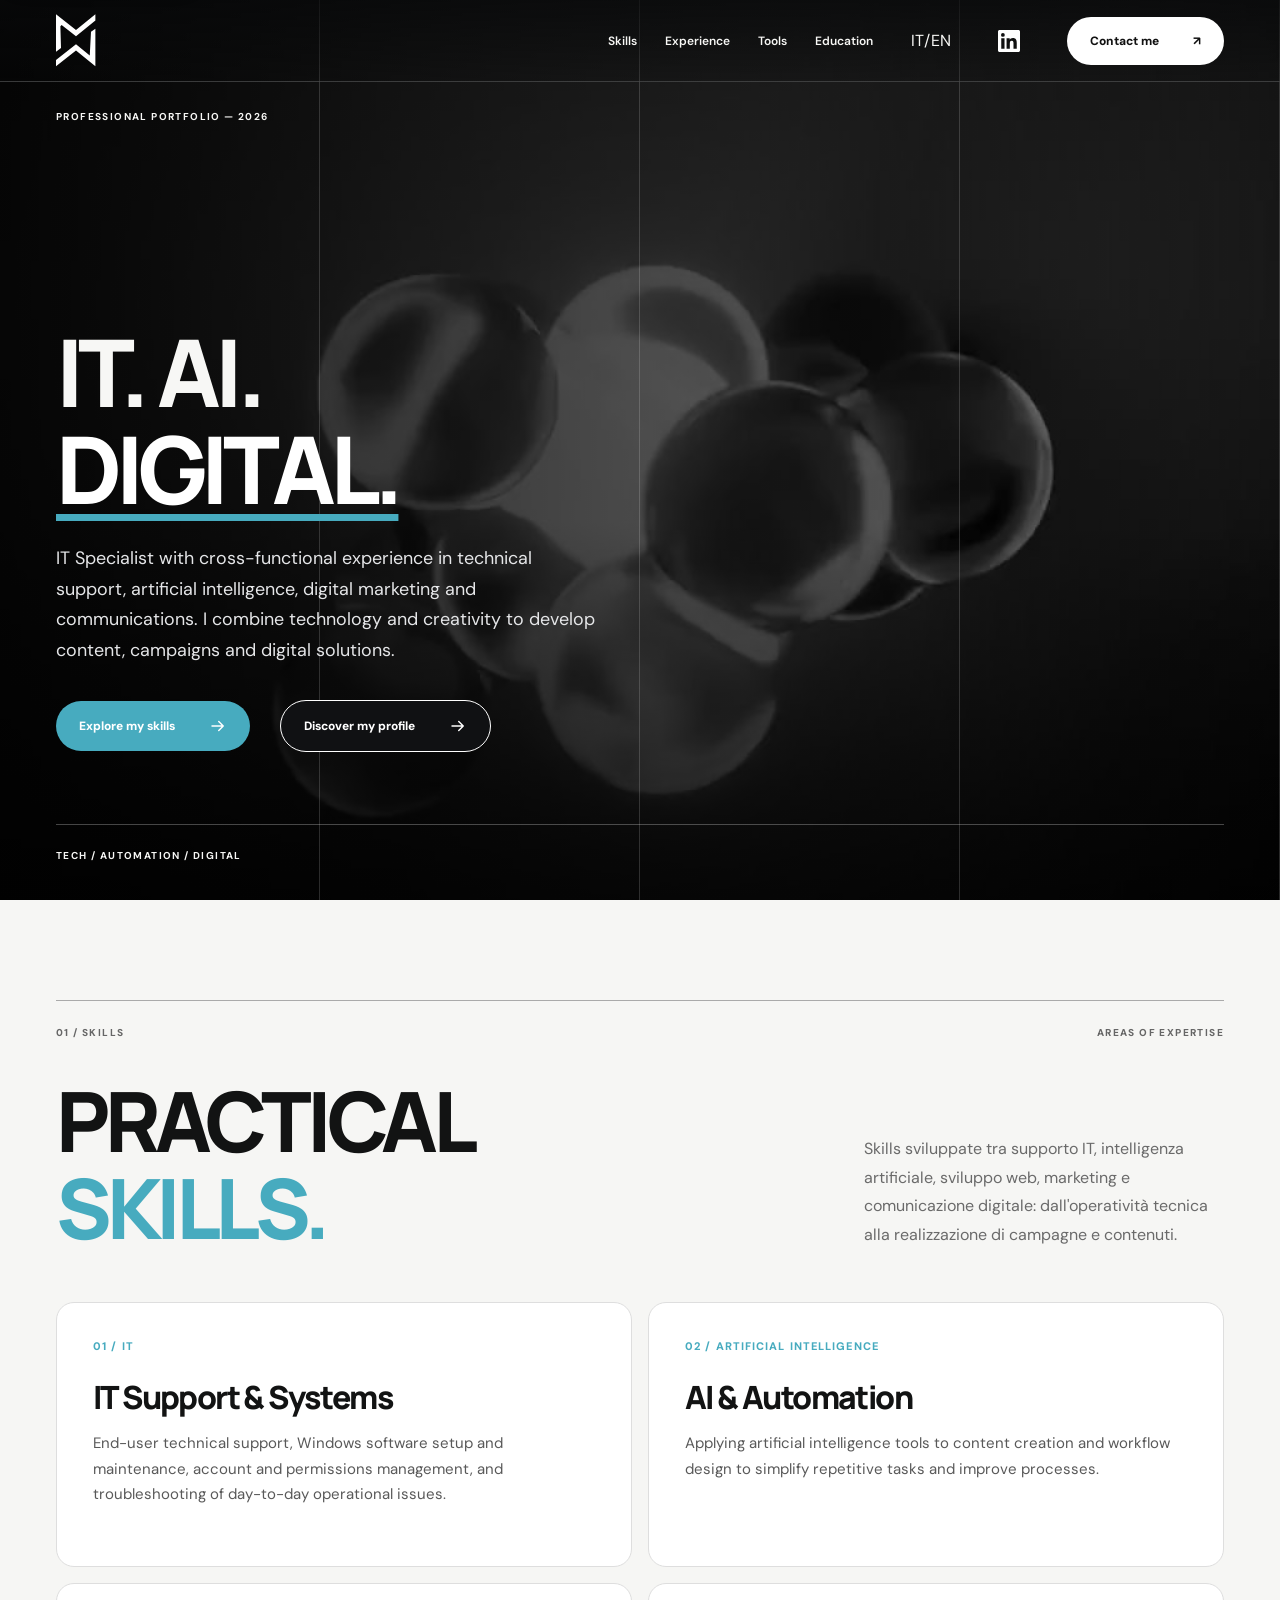
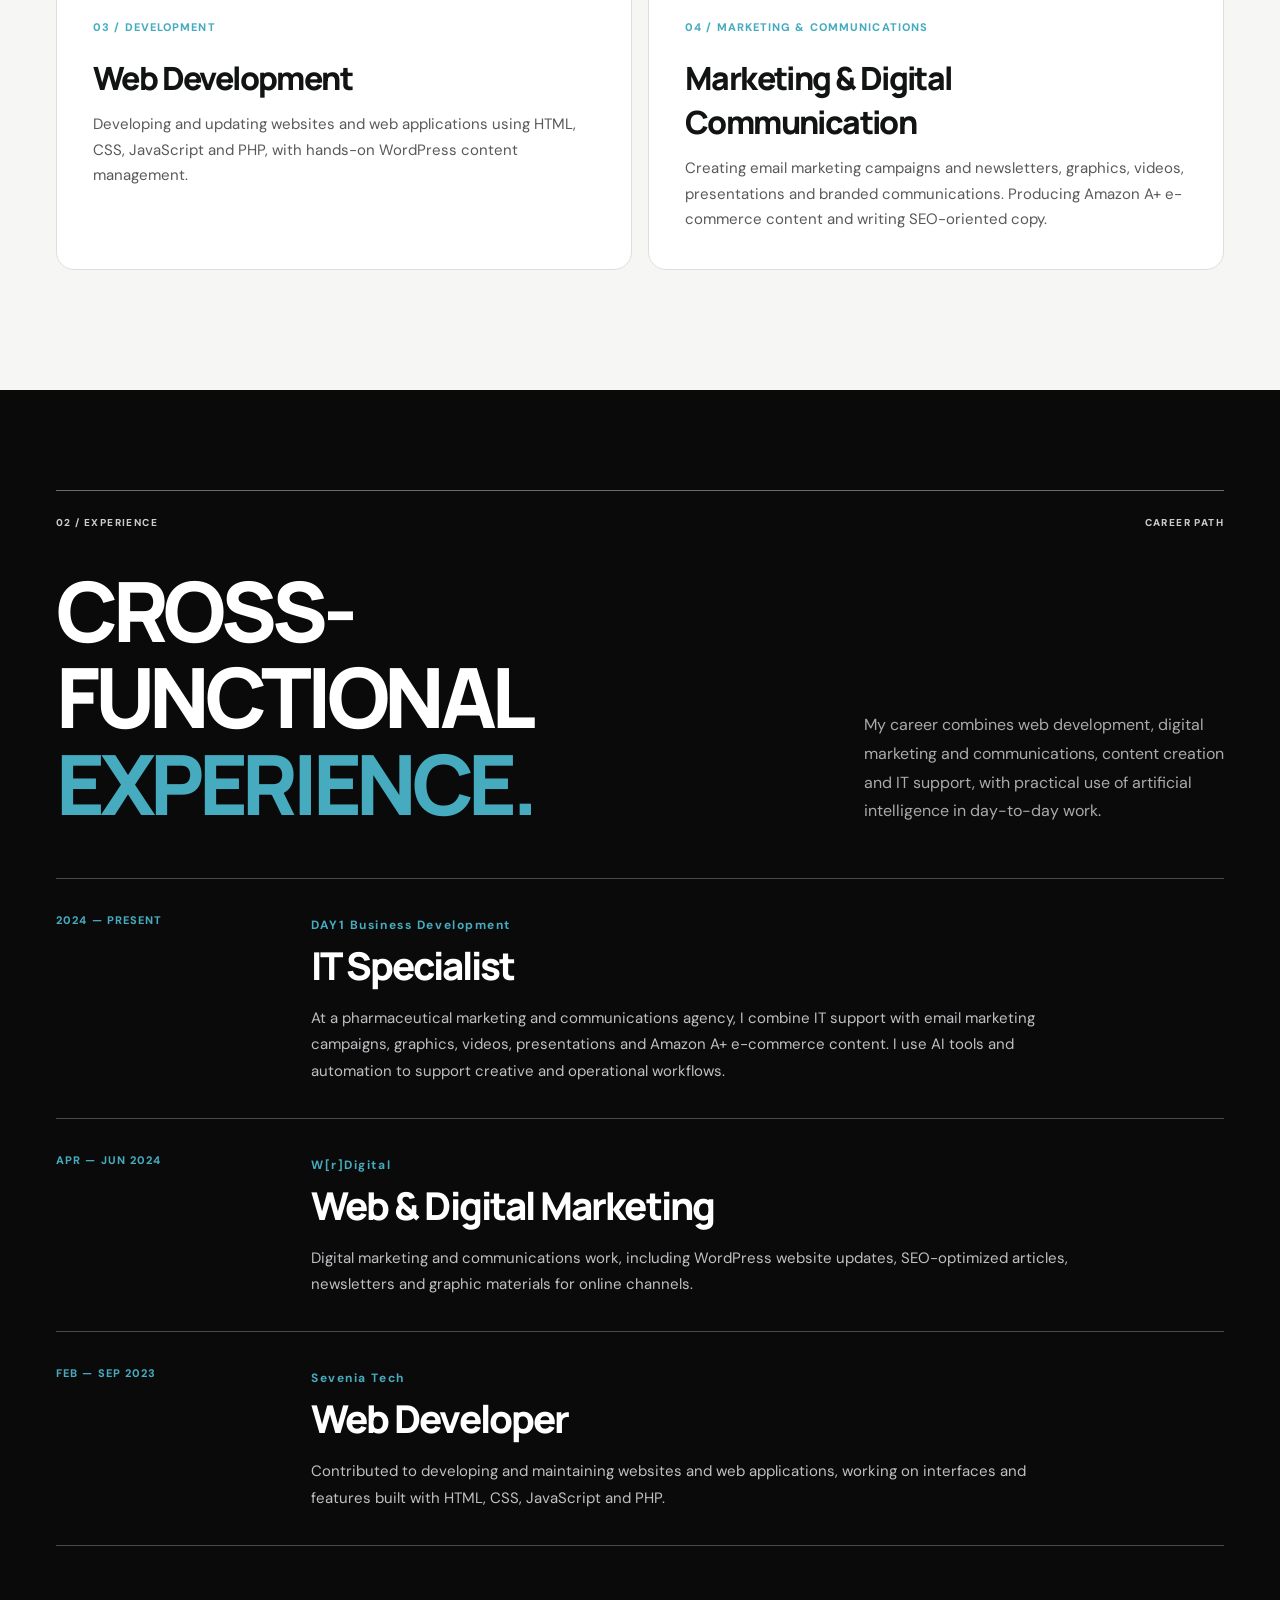
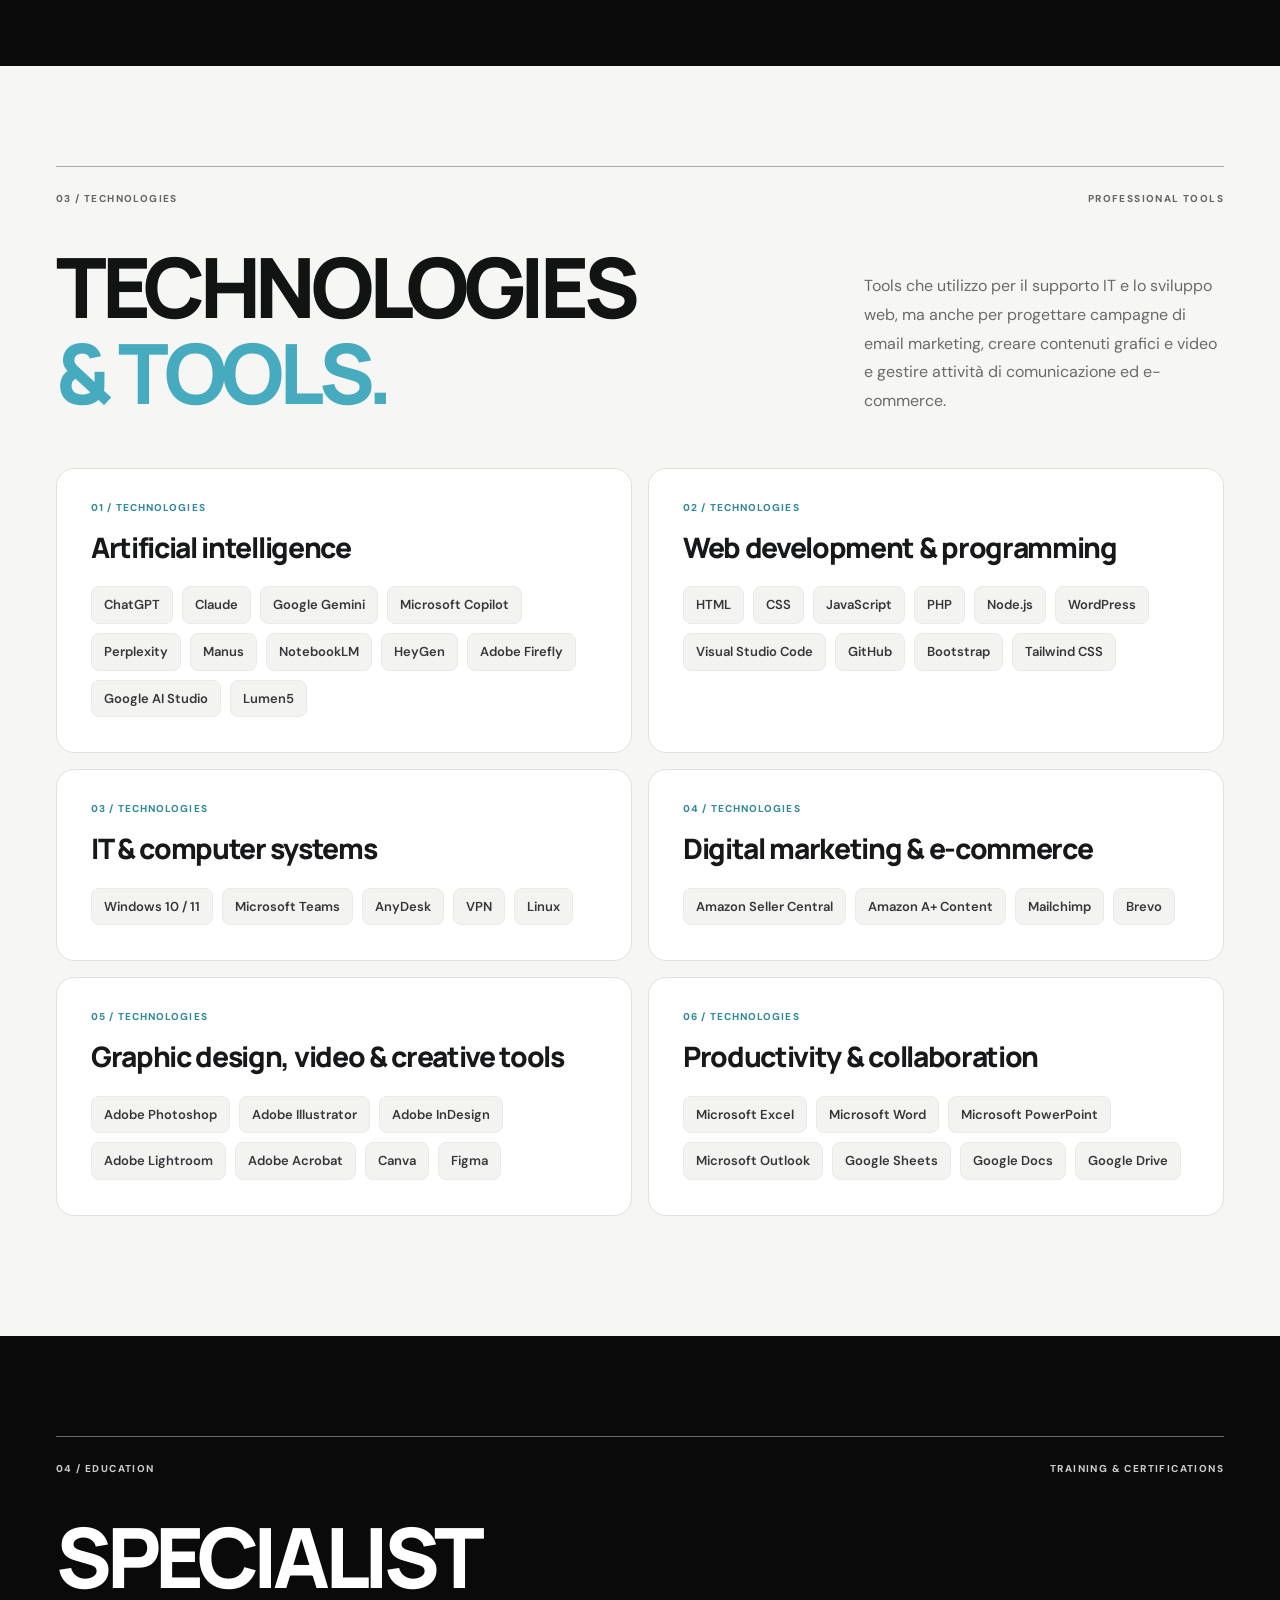
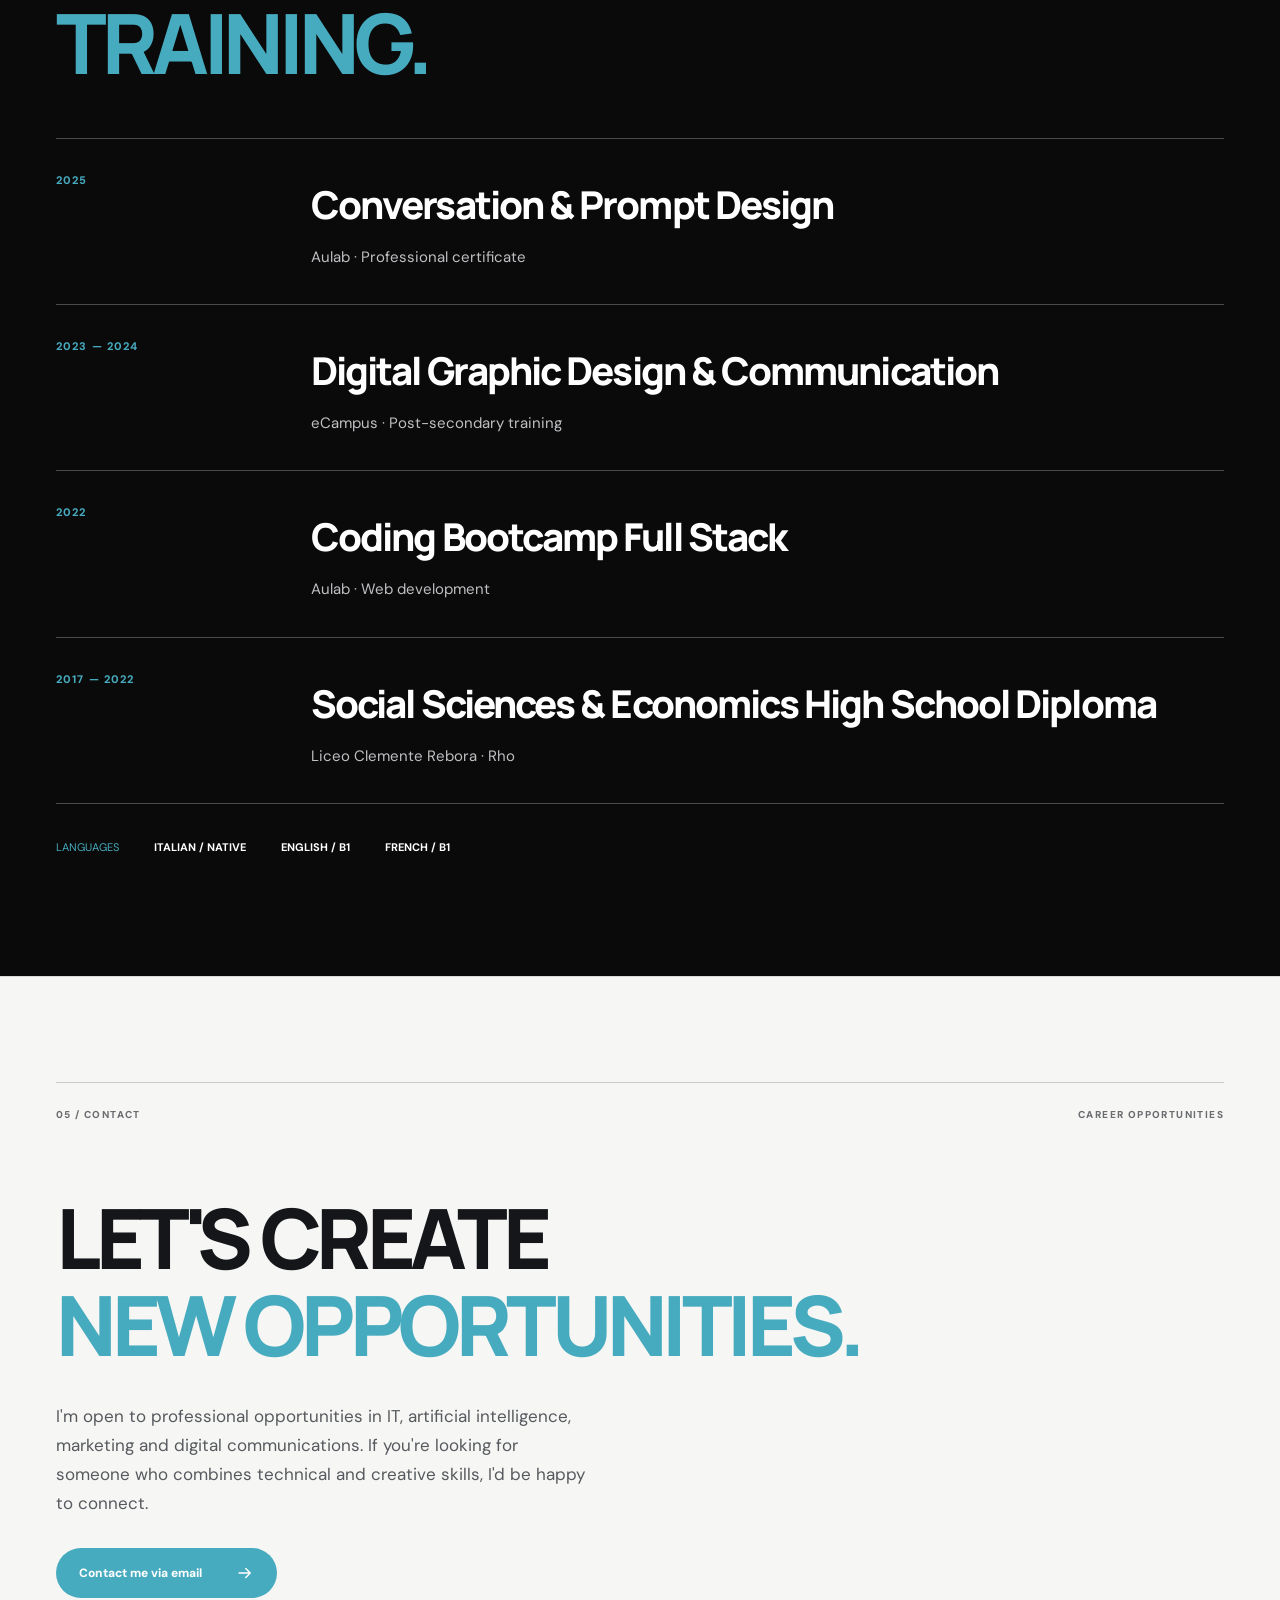
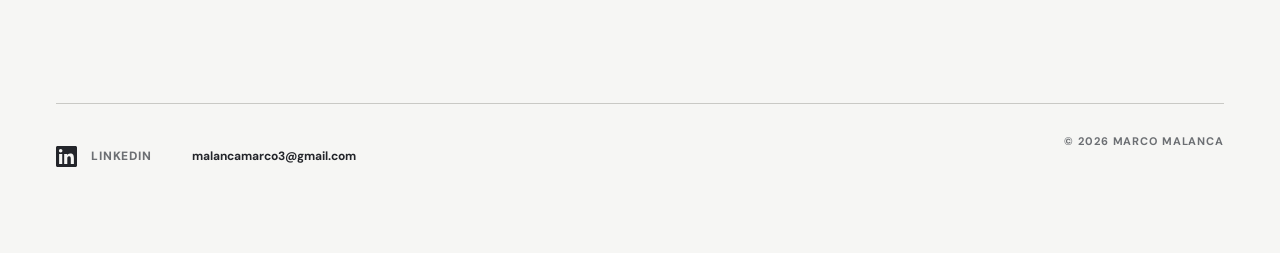
==== en/index.html @ 599e8332 "Add fully translated English portfolio page with SEO alternates" ====
<!doctype html><html lang="en"><head><meta charset="utf-8"><meta name="viewport" content="width=device-width,initial-scale=1"><meta name="theme-color" content="#090909"><meta name="description" content="Marco Malanca, IT Specialist con esperienza in intelligenza artificiale, sviluppo web, marketing e comunicazione digitale. Skills, esperienze e formazione."><meta property="og:title" content="Marco Malanca | IT Specialist · AI · Digital"><meta property="og:description" content="An IT Specialist bringing together IT, AI, web development and digital communications. Explore my skills, experience and education."><meta property="og:type" content="website"><meta property="og:url" content="https://malancamarco.github.io/portfolio/en/"><meta name="color-scheme" content="dark light"><title>Marco Malanca | 2026</title><link rel="preconnect" href="https://fonts.googleapis.com"><link rel="preconnect" href="https://fonts.gstatic.com" crossorigin><link href="https://fonts.googleapis.com/css2?family=DM+Sans:wght@400;500;600;700&family=Manrope:wght@400;500;600;700;800&display=swap" rel="stylesheet"><link rel="stylesheet" href="../preview/style.css?v=bilingual-v1"><link rel="stylesheet" href="../preview/chatbot.css?v=cyan-icon-v2"><!-- Cloudflare Web Analytics --><script type="module" src="https://static.cloudflareinsights.com/beacon.min.js" data-cf-beacon='{"token":"34e860937efb48eba5e888dec982cb86"}'></script><!-- End Cloudflare Web Analytics --><link rel="canonical" href="https://malancamarco.github.io/portfolio/en/"><link rel="alternate" hreflang="it" href="https://malancamarco.github.io/portfolio/"><link rel="alternate" hreflang="en" href="https://malancamarco.github.io/portfolio/en/"><link rel="alternate" hreflang="x-default" href="https://malancamarco.github.io/portfolio/"></head>
<body><a class="skip-link" href="#expertise">Skip to main content</a><div class="progress" id="progress"></div><header class="site-header" id="header"><a class="logo logo-abstract" href="#home" aria-label="Marco Malanca, back to top"><svg class="abstract-symbol" xmlns="http://www.w3.org/2000/svg" viewBox="0 0 64 84" aria-hidden="true" focusable="false"><path fill="#FFFFFF" d="M0 60 8 54 7 19 9 17 32 35 63 10 63 0 32 25 0 0Z"/><path fill="#FFFFFF" d="M63 23 56 28 54 66 32 48 0 73 0 83 32 58 63 83Z"/></svg></a><nav class="desktop-nav" aria-label="Main navigation"><a href="#expertise">Skills</a><a href="#experience">Experience</a><a href="#tools">Tools</a><a href="#education">Education</a></nav><nav class="language-switch" aria-label="Language"><a href="../" lang="it" hreflang="it">IT</a><span aria-hidden="true">/</span><a href="./" lang="en" hreflang="en" aria-current="page">EN</a></nav><a class="navbar-linkedin" href="https://www.linkedin.com/in/marcomalanca" target="_blank" rel="noopener noreferrer" aria-label="Marco Malanca's LinkedIn profile"><svg xmlns="http://www.w3.org/2000/svg" viewBox="0 0 24 24" width="21" height="21" fill="currentColor" aria-hidden="true" focusable="false"><path d="M20.447 20.452h-3.554v-5.569c0-1.328-.027-3.037-1.852-3.037-1.853 0-2.136 1.445-2.136 2.94v5.666H9.35V9h3.414v1.561h.049c.476-.9 1.637-1.85 3.37-1.85 3.601 0 4.267 2.37 4.267 5.455v6.286zM5.337 7.433a2.062 2.062 0 1 1 0-4.124 2.062 2.062 0 0 1 0 4.124zm1.782 13.019H3.555V9h3.564v11.452zM22.225 0H1.771C.792 0 0 .774 0 1.729v20.542C0 23.227.792 24 1.771 24h20.451c.978 0 1.778-.773 1.778-1.729V1.729C24 .774 23.2 0 22.222 0h.003z"/></svg></a><a class="header-cta" href="#contact">Contact me <span>↗</span></a><button type="button" class="mobile-menu" id="menuBtn" aria-expanded="false" aria-controls="mobileNav" aria-label="Open menu"><span></span><span></span></button></header><nav class="mobile-nav" id="mobileNav" aria-label="Mobile navigation"><a href="#expertise">Skills</a><a href="#experience">Experience</a><a href="#tools">Tools</a><a href="#education">Education</a><a href="#contact">Contact</a><div class="mobile-language-switch" aria-label="Language"><a href="../" lang="it" hreflang="it">IT</a><span aria-hidden="true">/</span><a href="./" lang="en" hreflang="en" aria-current="page">EN</a></div><a class="mobile-linkedin" href="https://www.linkedin.com/in/marcomalanca" target="_blank" rel="noopener noreferrer"><svg xmlns="http://www.w3.org/2000/svg" viewBox="0 0 24 24" width="21" height="21" fill="currentColor" aria-hidden="true" focusable="false"><path d="M20.447 20.452h-3.554v-5.569c0-1.328-.027-3.037-1.852-3.037-1.853 0-2.136 1.445-2.136 2.94v5.666H9.35V9h3.414v1.561h.049c.476-.9 1.637-1.85 3.37-1.85 3.601 0 4.267 2.37 4.267 5.455v6.286zM5.337 7.433a2.062 2.062 0 1 1 0-4.124 2.062 2.062 0 0 1 0 4.124zm1.782 13.019H3.555V9h3.564v11.452zM22.225 0H1.771C.792 0 0 .774 0 1.729v20.542C0 23.227.792 24 1.771 24h20.451c.978 0 1.778-.773 1.778-1.729V1.729C24 .774 23.2 0 22.222 0h.003z"/></svg><span>LinkedIn</span></a></nav>
<main><section class="hero film-section" id="home"><video class="bg-video hero-video" autoplay muted loop playsinline preload="auto" poster="../preview/assets/07-chrome-motion.jpg" aria-hidden="true" disablepictureinpicture disableremoteplayback><source src="../preview/assets/07-chrome-motion.mp4" type="video/mp4"></video><div class="film-scrim"></div><div class="hero-grid"></div><div class="hero-inner"><div class="hero-top"><span class="small-meta">PROFESSIONAL PORTFOLIO — 2026</span></div><div class="hero-main"><h1>IT. AI.<br><em>DIGITAL.</em></h1><p>IT Specialist with cross-functional experience in technical support, artificial intelligence, digital marketing and communications. I combine technology and creativity to develop content, campaigns and digital solutions.</p><div class="hero-actions"><a class="pill pill-red" href="#expertise">Explore my skills <svg class="hero-cta-arrow" width="18" height="18" viewBox="0 0 24 24" fill="none" stroke="currentColor" stroke-width="1.9" stroke-linecap="round" stroke-linejoin="round" aria-hidden="true" focusable="false"><path d="M4 12h15m-6-6 6 6-6 6"/></svg></a><a class="pill pill-outline" href="#expertise">Discover my profile <svg class="hero-cta-arrow" width="18" height="18" viewBox="0 0 24 24" fill="none" stroke="currentColor" stroke-width="1.9" stroke-linecap="round" stroke-linejoin="round" aria-hidden="true" focusable="false"><path d="M4 12h15m-6-6 6 6-6 6"/></svg></a></div></div><div class="hero-bottom"><span>TECH / AUTOMATION / DIGITAL</span></div></div></section>

<section class="light-section intro simple-section" id="expertise"><div class="container">
<div class="section-id"><span>01 / SKILLS</span><span>AREAS OF EXPERTISE</span></div>
<div class="simple-heading"><h2>PRACTICAL<br><em>SKILLS.</em></h2><p>Skills sviluppate tra supporto IT, intelligenza artificiale, sviluppo web, marketing e comunicazione digitale: dall'operatività tecnica alla realizzazione di campagne e contenuti.</p></div>
<div class="simple-skills">
<article><span>01 / IT</span><h3>IT Support & Systems</h3><p>End-user technical support, Windows software setup and maintenance, account and permissions management, and troubleshooting of day-to-day operational issues.</p></article>
<article><span>02 / ARTIFICIAL INTELLIGENCE</span><h3>AI & Automation</h3><p>Applying artificial intelligence tools to content creation and workflow design to simplify repetitive tasks and improve processes.</p></article>
<article><span>03 / DEVELOPMENT</span><h3>Web Development</h3><p>Developing and updating websites and web applications using HTML, CSS, JavaScript and PHP, with hands-on WordPress content management.</p></article>
<article><span>04 / MARKETING & COMMUNICATIONS</span><h3>Marketing & Digital Communication</h3><p>Creating email marketing campaigns and newsletters, graphics, videos, presentations and branded communications. Producing Amazon A+ e-commerce content and writing SEO-oriented copy.</p></article>
</div></div></section>
<section class="dark-section work simple-section" id="experience"><div class="container"><div class="section-id on-dark"><span>02 / EXPERIENCE</span><span>CAREER PATH</span></div>
<div class="simple-heading"><h2>CROSS-FUNCTIONAL<br><em>EXPERIENCE.</em></h2><p>My career combines web development, digital marketing and communications, content creation and IT support, with practical use of artificial intelligence in day-to-day work.</p></div>
<div class="simple-experience">
<article><span>2024 — PRESENT</span><div><strong>DAY1 Business Development</strong><h3>IT Specialist</h3><p>At a pharmaceutical marketing and communications agency, I combine IT support with email marketing campaigns, graphics, videos, presentations and Amazon A+ e-commerce content. I use AI tools and automation to support creative and operational workflows.</p></div></article>
<article><span>APR — JUN 2024</span><div><strong>W[r]Digital</strong><h3>Web & Digital Marketing</h3><p>Digital marketing and communications work, including WordPress website updates, SEO-optimized articles, newsletters and graphic materials for online channels.</p></div></article>
<article><span>FEB — SEP 2023</span><div><strong>Sevenia Tech</strong><h3>Web Developer</h3><p>Contributed to developing and maintaining websites and web applications, working on interfaces and features built with HTML, CSS, JavaScript and PHP.</p></div></article>
</div></div></section>
<section class="light-section simple-section" id="tools"><div class="container"><div class="section-id"><span>03 / TECHNOLOGIES</span><span>PROFESSIONAL TOOLS</span></div>
<div class="simple-heading"><h2>TECHNOLOGIES<br><em>& TOOLS.</em></h2><p>Tools che utilizzo per il supporto IT e lo sviluppo web, ma anche per progettare campagne di email marketing, creare contenuti grafici e video e gestire attività di comunicazione ed e-commerce.</p></div>
<div class="simple-tools tools-expanded"><article class="tool-card"><span class="tool-card-index">01 / TECHNOLOGIES</span><h3>Artificial intelligence</h3><ul class="tool-tags"><li>ChatGPT</li><li>Claude</li><li>Google Gemini</li><li>Microsoft Copilot</li><li>Perplexity</li><li>Manus</li><li>NotebookLM</li><li>HeyGen</li><li>Adobe Firefly</li><li>Google AI Studio</li><li>Lumen5</li></ul></article>

<article class="tool-card"><span class="tool-card-index">02 / TECHNOLOGIES</span><h3>Web development & programming</h3><ul class="tool-tags"><li>HTML</li><li>CSS</li><li>JavaScript</li><li>PHP</li><li>Node.js</li><li>WordPress</li><li>Visual Studio Code</li><li>GitHub</li><li>Bootstrap</li><li>Tailwind CSS</li></ul></article>
<article class="tool-card"><span class="tool-card-index">03 / TECHNOLOGIES</span><h3>IT & computer systems</h3><ul class="tool-tags"><li>Windows 10 / 11</li><li>Microsoft Teams</li><li>AnyDesk</li><li>VPN</li><li>Linux</li></ul></article>
<article class="tool-card"><span class="tool-card-index">04 / TECHNOLOGIES</span><h3>Digital marketing & e-commerce</h3><ul class="tool-tags"><li>Amazon Seller Central</li><li>Amazon A+ Content</li><li>Mailchimp</li><li>Brevo</li></ul></article>
<article class="tool-card"><span class="tool-card-index">05 / TECHNOLOGIES</span><h3>Graphic design, video & creative tools</h3><ul class="tool-tags"><li>Adobe Photoshop</li><li>Adobe Illustrator</li><li>Adobe InDesign</li><li>Adobe Lightroom</li><li>Adobe Acrobat</li><li>Canva</li><li>Figma</li></ul></article>
<article class="tool-card"><span class="tool-card-index">06 / TECHNOLOGIES</span><h3>Productivity & collaboration</h3><ul class="tool-tags"><li>Microsoft Excel</li><li>Microsoft Word</li><li>Microsoft PowerPoint</li><li>Microsoft Outlook</li><li>Google Sheets</li><li>Google Docs</li><li>Google Drive</li></ul></article></div>
</div></section>
<section class="dark-section simple-section" id="education"><div class="container"><div class="section-id on-dark"><span>04 / EDUCATION</span><span>TRAINING & CERTIFICATIONS</span></div>
<div class="simple-heading"><h2>SPECIALIST<br><em>TRAINING.</em></h2></div>
<div class="simple-experience">
<article><span>2025</span><div><h3>Conversation & Prompt Design</h3><p>Aulab · Professional certificate</p></div></article>
<article><span>2023 — 2024</span><div><h3>Digital Graphic Design & Communication</h3><p>eCampus · Post-secondary training</p></div></article>
<article><span>2022</span><div><h3>Coding Bootcamp Full Stack</h3><p>Aulab · Web development</p></div></article>
<article><span>2017 — 2022</span><div><h3>Social Sciences & Economics High School Diploma</h3><p>Liceo Clemente Rebora · Rho</p></div></article>
</div><div class="language-strip"><span>LANGUAGES</span><strong>ITALIAN / NATIVE</strong><strong>ENGLISH / B1</strong><strong>FRENCH / B1</strong></div></div></section>
<section class="contact-static" id="contact"><div class="container"><div class="section-id"><span>05 / CONTACT</span><span>CAREER OPPORTUNITIES</span></div><h2>LET'S CREATE<br><em>NEW OPPORTUNITIES.</em></h2><p>I'm open to professional opportunities in IT, artificial intelligence, marketing and digital communications. If you're looking for someone who combines technical and creative skills, I'd be happy to connect.</p><a class="pill pill-red" href="mailto:malancamarco3@gmail.com">Contact me via email <svg class="hero-cta-arrow" width="18" height="18" viewBox="0 0 24 24" fill="none" stroke="currentColor" stroke-width="1.9" stroke-linecap="round" stroke-linejoin="round" aria-hidden="true" focusable="false"><path d="M4 12h15m-6-6 6 6-6 6"/></svg></a><div class="simple-footer"><a class="linkedin-link" href="https://www.linkedin.com/in/marcomalanca" target="_blank" rel="noopener noreferrer" aria-label="Marco Malanca's LinkedIn profile (opens in a new tab)"><svg xmlns="http://www.w3.org/2000/svg" viewBox="0 0 24 24" width="21" height="21" fill="currentColor" aria-hidden="true" focusable="false"><path d="M20.447 20.452h-3.554v-5.569c0-1.328-.027-3.037-1.852-3.037-1.853 0-2.136 1.445-2.136 2.94v5.666H9.35V9h3.414v1.561h.049c.476-.9 1.637-1.85 3.37-1.85 3.601 0 4.267 2.37 4.267 5.455v6.286zM5.337 7.433a2.062 2.062 0 1 1 0-4.124 2.062 2.062 0 0 1 0 4.124zm1.782 13.019H3.555V9h3.564v11.452zM22.225 0H1.771C.792 0 0 .774 0 1.729v20.542C0 23.227.792 24 1.771 24h20.451c.978 0 1.778-.773 1.778-1.729V1.729C24 .774 23.2 0 22.222 0h.003z"/></svg><span>LinkedIn</span></a><a class="footer-email" href="mailto:malancamarco3@gmail.com" aria-label="Email Marco Malanca">malancamarco3@gmail.com</a><span>© <span id="year">2026</span> MARCO MALANCA</span></div></div></section>
</main><script src="../preview/script.js?v=bilingual-v1" defer></script><script src="chatbot.js?v=bilingual-v1" defer></script></body></html>
---- preview/style.css ----
:root{--red:#47ABBF;--black:#08090a;--white:#f7f7f5}*{box-sizing:border-box}html{scroll-behavior:smooth}body{margin:0;background:var(--black);font-family:'DM Sans',sans-serif;color:var(--white)}a{color:inherit;text-decoration:none}button{font:inherit;cursor:pointer}em{font-style:normal;color:var(--red)}h1,h2,h3,p{margin:0}.container,.hero-inner,.manifesto-content{width:min(1480px,calc(100% - 112px));margin-inline:auto}.progress{position:fixed;top:0;left:0;height:3px;background:var(--red);z-index:110;width:0}.site-header{height:82px;position:absolute;inset:0 0 auto;display:flex;align-items:center;padding:0 max(56px,calc((100vw - 1480px)/2));gap:38px;z-index:60;border-bottom:1px solid #fff3}.logo{display:flex;align-items:center;gap:12px}.logo-mark{font:800 38px 'Manrope';letter-spacing:-7px}.logo-mark span{color:var(--red);font-size:29px}.logo-copy{font-size:10px;font-weight:800;line-height:1.1}.desktop-nav{display:flex;gap:28px;margin-left:auto}.desktop-nav a{font-size:12px;font-weight:600}.header-cta,.pill{display:inline-flex;justify-content:space-between;align-items:center;gap:34px;border-radius:50px;padding:16px 23px;font-size:12px;font-weight:800}.header-cta{background:white;color:#111}.pill-red{background:var(--red);color:#fff}.pill-white{background:#fff;color:#111}.mobile-menu,.mobile-nav{display:none}.film-section{position:relative;overflow:hidden;isolation:isolate;background:radial-gradient(circle at 70% 50%,#142A32,#090b11 62%)}.bg-video{position:absolute;inset:0;width:100%;height:100%;object-fit:cover;z-index:-3;filter:contrast(1.15) brightness(.83)}.film-scrim{position:absolute;inset:0;z-index:-2;background:linear-gradient(90deg,#000c,#0004 65%,#0003),linear-gradient(0deg,#0009,transparent 40%)}.hero{min-height:100svh}.hero-grid{position:absolute;inset:0;z-index:-1;opacity:.16;background:repeating-linear-gradient(90deg,transparent 0,transparent calc(25% - 1px),#fff calc(25% - 1px),#fff 25%)}.hero-inner{min-height:100svh;display:flex;flex-direction:column;padding-top:110px}.hero-top,.hero-bottom{display:flex;align-items:center;justify-content:space-between;gap:20px;font-size:10px;font-weight:700;letter-spacing:.14em}.status{display:flex;align-items:center;gap:12px}.status i{height:8px;width:8px;background:var(--red);border-radius:50%;box-shadow:0 0 16px var(--red)}.hero-main{margin:auto 0 8vh;max-width:1080px}.eyebrow,.manifesto-kicker,.contact-kicker{font-size:12px;font-weight:800;letter-spacing:.17em}.hero h1,.intro h2,.manifesto h2,.work h2,.systems h2,.learning h2,.contact h2{font-family:'Manrope',sans-serif;font-weight:800;line-height:1;letter-spacing:-.065em}.hero h1{font-size:clamp(62px,8vw,140px);margin:26px 0}.hero h1 em{color:white;text-decoration:underline;text-decoration-color:var(--red);text-decoration-thickness:.08em;text-underline-offset:.11em}.hero-main>p{font-size:clamp(15px,1.4vw,20px);line-height:1.7;max-width:560px;color:#e5e6e8}.hero-actions{display:flex;align-items:center;gap:30px;margin-top:35px}.text-action{font-size:12px;font-weight:800}.hero-bottom{padding:24px 0;border-top:1px solid #fff4;margin-bottom:14px}.scroll-cue{margin-left:auto}.motion-control{background:transparent;border:1px solid #fff6;border-radius:30px;padding:10px 14px;color:#fff;font-size:10px}.light-section{background:#f6f6f4;color:#121313}.dark-section{background:#0a0a0a;color:#fff}.section-id{display:flex;justify-content:space-between;border-top:1px solid #aaa;padding:25px 0 45px;font-size:10px;letter-spacing:.14em;font-weight:800;color:#666}.section-id.on-dark{color:#ccc;border-color:#fff6}.intro,.systems,.work,.learning{padding:110px 0 130px}.intro-head,.systems-heading,.work-head{display:flex;justify-content:space-between;align-items:end;gap:45px;margin-bottom:60px}.intro h2,.systems h2,.work h2{font-size:clamp(55px,6.5vw,104px)}.intro-head p,.systems-heading p,.work-head p{max-width:340px;font-size:15px;line-height:1.75;color:#707070}.work-head p{color:#bbb}.capability-list{display:grid;grid-template-columns:1fr 1fr;gap:0 55px}.capability{border-top:1px solid #bbb}.capability:nth-last-child(-n+2){border-bottom:1px solid #bbb}.cap-button{width:100%;border:0;background:none;display:flex;align-items:center;gap:25px;padding:28px 0;text-align:left;color:#111}.cap-index{font-size:11px;color:#999}.cap-button>span:nth-child(2){font:800 clamp(18px,2vw,27px) 'Manrope';letter-spacing:-.04em}.cap-plus{margin-left:auto;font-size:25px}.capability.active .cap-plus{color:var(--red)}.cap-body{max-height:0;overflow:hidden;transition:max-height .3s}.capability.active .cap-body{max-height:230px}.cap-body p{font-size:14px;line-height:1.7;color:#666;padding-bottom:10px}.micro-tags{display:block;font-size:10px;font-weight:700;letter-spacing:.05em;color:var(--red);padding-bottom:23px}.feature-stage{margin-top:55px}.stage-video-wrap{height:clamp(320px,45vw,640px);border-radius:24px;background:#131921;position:relative;overflow:hidden}.stage-video-wrap video{width:100%;height:100%;object-fit:cover}.stage-shade{position:absolute;inset:0;background:linear-gradient(0deg,#000c,transparent 65%)}.stage-overlay{position:absolute;bottom:35px;left:42px;right:42px;display:flex;justify-content:space-between;align-items:end;color:#fff}.stage-overlay span{font-size:11px;letter-spacing:.15em}.stage-overlay strong{font:800 clamp(27px,5vw,66px) 'Manrope';letter-spacing:-.06em}.feature-stage>p{text-align:right;color:#777;font-size:13px;margin-top:16px}.manifesto{min-height:800px;display:flex;align-items:center;padding:100px 0}.manifesto .section-id{margin-bottom:100px}.manifesto h2,.learning h2,.contact h2{font-size:clamp(65px,8vw,130px);margin:22px 0 32px}.manifesto p{font-size:17px;line-height:1.8;color:#d5dce0;max-width:650px;margin-bottom:32px}.work-head h2{font-size:clamp(55px,7vw,114px)}.experience-grid{display:grid;grid-template-columns:1fr 1fr;gap:16px}.work-card{border-radius:21px;overflow:hidden;background:radial-gradient(circle at 75% 30%,#3a1724,#101116);position:relative;isolation:isolate;min-height:500px}.work-card.large{grid-column:1/3;min-height:600px}.work-card-media{position:absolute;inset:0;z-index:-2}.work-card video{width:100%;height:100%;object-fit:cover;filter:brightness(.7)}.work-card-tint{position:absolute;inset:0;z-index:-1;background:linear-gradient(0deg,#000e,transparent 70%),linear-gradient(90deg,#0008,transparent)}.work-content{min-height:inherit;padding:40px;display:flex;flex-direction:column;justify-content:space-between}.work-label{display:flex;justify-content:space-between;font-size:10px;letter-spacing:.12em;font-weight:800}.company-tag{font-size:12px;font-weight:800;color:#47ABBF;letter-spacing:.14em}.work-card h3{font:800 clamp(32px,4vw,65px)/1.06 'Manrope';letter-spacing:-.055em;margin:14px 0}.work-card p{max-width:540px;font-size:15px;line-height:1.7;color:#ddd}.job-period{display:block;font-size:10px;letter-spacing:.1em;margin-top:25px}.bento{display:grid;grid-template-columns:repeat(3,1fr);gap:15px}.bento-tile{min-height:400px;border-radius:20px;padding:34px;display:flex;flex-direction:column;overflow:hidden;position:relative}.bento-tile>span{font-size:10px;font-weight:800;letter-spacing:.13em;z-index:2}.bento-tile h3{margin-top:auto;font:800 clamp(30px,3.4vw,54px)/1.08 'Manrope';letter-spacing:-.06em;z-index:2}.bento-tile p{margin-top:15px;font-size:13px;line-height:1.7;z-index:2}.bento-large,.bento-tile.neutral{grid-column:span 2}.bento-tile.dark{background:#141519;color:#fff}.bento-tile.cream{background:#e5e4e1;color:#111}.bento-tile.red{background:var(--red);color:#fff}.bento-tile.neutral{background:#dedfe1;color:#111;min-height:330px}.bento-orb{position:absolute;width:340px;height:340px;top:-120px;right:25px;border:1px solid #47ABBF;border-radius:50%;box-shadow:0 0 110px #47ABBF4b;animation:orbit 7s ease-in-out infinite}.bento-orb-inner{position:absolute;inset:50px;border:1px dashed #47ABBF;border-radius:50%}@keyframes orbit{50%{transform:translateY(25px) rotate(25deg)}}.code-art{position:absolute;right:25px;top:55px;color:#aaa;font:800 100px 'Manrope';transform:rotate(-12deg)}.content-art{position:absolute;right:40px;top:35px;width:150px;height:150px}.content-art i{position:absolute;border:2px solid #fff9;width:110px;height:110px;border-radius:24px;transform:rotate(30deg)}.content-art i:nth-child(2){left:20px;top:25px}.content-art i:nth-child(3){left:40px;top:50px}.plus-art{position:absolute;top:-40px;right:40px;font:400 300px 'Manrope';color:#b7bec2}.learning h2{margin-bottom:65px}.learning-list{border-top:1px solid #555}.learning-list>div{display:grid;grid-template-columns:180px 1fr 1fr;gap:24px;align-items:center;border-bottom:1px solid #555;padding:26px 0}.learning-list span{color:#47ABBF;font-size:11px}.learning-list h3{font:700 21px 'Manrope'}.learning-list p{color:#aaa;font-size:13px}.language-strip{display:flex;gap:35px;flex-wrap:wrap;margin-top:45px;font-size:11px}.language-strip>span{color:var(--red)}.contact{min-height:830px}.contact-content{min-height:830px;display:flex;flex-direction:column;padding-top:80px}.contact-center{margin:auto 0}.contact-kicker{color:#47ABBF}.contact-center>p{max-width:620px;color:#ddd;line-height:1.7;font-size:17px;margin-bottom:33px}.contact-footer{display:flex;align-items:center;gap:40px;flex-wrap:wrap;padding:28px 0;border-top:1px solid #fff6;font-size:11px;font-weight:800;letter-spacing:.1em}.contact-footer>span{margin-left:auto;color:#bbb}.reveal{opacity:0;transform:translateY(20px);transition:opacity .7s,transform .7s}.reveal.shown{opacity:1;transform:none}@media(max-width:950px){.container,.hero-inner,.manifesto-content{width:calc(100% - 56px)}.site-header{padding:0 28px}.desktop-nav{gap:15px}.intro-head,.work-head,.systems-heading{display:block}.intro-head p,.work-head p,.systems-heading p{margin-top:25px}.bento{grid-template-columns:1fr 1fr}.learning-list>div{grid-template-columns:130px 1fr}.learning-list p{grid-column:2}}@media(max-width:650px){.container,.hero-inner,.manifesto-content{width:calc(100% - 36px)}.site-header{height:70px;padding:0 18px}.desktop-nav,.header-cta{display:none}.mobile-menu{display:flex;flex-direction:column;gap:5px;justify-content:center;align-items:center;margin-left:auto;width:47px;height:42px;background:#fff;border:0;border-radius:30px}.mobile-menu span{width:20px;height:2px;background:#111}.mobile-nav{position:absolute;top:70px;left:0;right:0;z-index:70;background:#101010;padding:28px;flex-direction:column;gap:22px}.mobile-nav.open{display:flex}.hero,.hero-inner{min-height:760px}.hero-inner{padding-top:100px}.hero h1{font-size:clamp(48px,12vw,78px)}.hero-main{margin:auto 0 10vh}.hero-actions{flex-direction:column;align-items:start;gap:20px}.small-meta,.hero-bottom>span:first-child,.motion-control{display:none}.intro,.systems,.work,.learning{padding:75px 0 90px}.section-id{font-size:9px;padding:20px 0 32px}.intro h2,.systems h2,.work h2,.manifesto h2,.learning h2,.contact h2{font-size:clamp(43px,11vw,75px)}.capability-list{grid-template-columns:1fr}.stage-video-wrap{height:330px}.stage-overlay{display:block;left:20px;bottom:20px}.stage-overlay strong{display:block;font-size:28px;margin-top:9px}.manifesto{min-height:690px;padding:75px 0}.manifesto .section-id{margin-bottom:75px}.manifesto p{font-size:15px}.experience-grid,.bento{grid-template-columns:1fr}.work-card,.work-card.large,.bento-large,.bento-tile.neutral{grid-column:auto}.work-card,.work-card.large{min-height:490px}.work-content{padding:27px}.work-card h3{font-size:38px}.bento-tile,.bento-tile.neutral{min-height:365px}.learning-list>div{grid-template-columns:1fr;gap:10px}.learning-list p{grid-column:1}.contact,.contact-content{min-height:750px}.contact-content{padding-top:70px}.contact-center>p{font-size:15px}.contact-footer>span{margin-left:0;width:100%}}@media(prefers-reduced-motion:reduce){html{scroll-behavior:auto}.reveal{opacity:1;transform:none;transition:none}.bento-orb{animation:none}}
/* Refinement — clearer hierarchy, calmer pacing, accessible reading */
.hero .hero-main{max-width:970px}.hero h1{font-size:clamp(58px,7.3vw,118px);line-height:1.04}.hero-main>p{max-width:550px}.intro-head,.work-head,.systems-heading{align-items:start}.intro-head p,.systems-heading p,.work-head p{font-size:16px;line-height:1.8}.section-id{padding-bottom:38px}.cap-button{padding:26px 0}.stage-overlay strong{font-size:clamp(24px,3.5vw,50px)}.manifesto h2{font-size:clamp(56px,7vw,106px)}.work-card.large{min-height:510px}.work-card{min-height:420px}.work-card h3{font-size:clamp(32px,3.5vw,53px)}.work-card p{max-width:470px}.bento-tile{min-height:330px}.bento-tile.neutral{min-height:260px}.learning h2{font-size:clamp(52px,7vw,102px)}.contact h2{font-size:clamp(52px,7vw,105px)}.film-scrim{background:linear-gradient(90deg,#000d 4%,#0005 85%),linear-gradient(0deg,#000b,transparent 43%)}
@media(max-width:650px){.hero h1{font-size:clamp(48px,11.5vw,69px)}.intro,.systems,.work,.learning{padding:68px 0 84px}.manifesto h2,.contact h2{font-size:clamp(46px,10vw,72px)}.work-card,.work-card.large{min-height:450px}.bento-tile,.bento-tile.neutral{min-height:320px}}

/* Simplified professional content — no video beyond hero */
.simple-section{padding:100px 0 120px}.simple-heading{display:flex;justify-content:space-between;gap:70px;align-items:end;margin-bottom:52px}.simple-heading h2,.contact-static h2{font:800 clamp(48px,6.5vw,94px)/1.04 'Manrope',sans-serif;letter-spacing:-.065em}.simple-heading p{max-width:360px;font-size:16px;line-height:1.8;color:#6a6a6a}.dark-section .simple-heading p{color:#aaa}.simple-skills{display:grid;grid-template-columns:repeat(2,minmax(0,1fr));gap:16px}.simple-skills article{padding:36px;min-height:265px;border:1px solid #dedede;background:#fff;border-radius:18px;display:flex;flex-direction:column}.simple-skills article>span,.simple-experience article>span{font-size:11px;color:var(--red);font-weight:800;letter-spacing:.1em}.simple-skills h3{font:800 clamp(24px,2.5vw,38px) 'Manrope';letter-spacing:-.05em;margin:22px 0 12px}.simple-skills p{font-size:15px;line-height:1.7;color:#595959;max-width:510px}.simple-skills small{font-size:10px;color:#2C7585;font-weight:800;letter-spacing:.07em;margin-top:auto;padding-top:25px}.simple-experience{border-top:1px solid #ffffff44}.simple-experience article{padding:34px 0;border-bottom:1px solid #ffffff44;display:grid;grid-template-columns:220px 1fr;gap:35px}.simple-experience article strong{color:#47ABBF;font-size:12px;letter-spacing:.13em}.simple-experience article h3{font:800 clamp(25px,3vw,42px) 'Manrope';letter-spacing:-.05em;margin:5px 0 13px}.simple-experience article p{max-width:740px;color:#bfc0c3;font-size:15px;line-height:1.75}.simple-experience article small{display:block;color:#999;margin-top:15px}.simple-tools{display:grid;grid-template-columns:repeat(2,minmax(0,1fr));gap:16px}.simple-tools article{background:#fff;border:1px solid #dedede;border-radius:18px;padding:35px;min-height:185px}.simple-tools h3{font:800 25px 'Manrope';letter-spacing:-.045em;margin-bottom:18px}.simple-tools p{font-size:15px;line-height:1.7;color:#626262}.contact-static{padding:105px 0 45px;background:#101113;color:#fff}.contact-static h2{margin:35px 0}.contact-static>div>p{color:#c6c6c6;font-size:17px;line-height:1.7;max-width:540px;margin:0 0 30px}.simple-footer{display:flex;gap:40px;border-top:1px solid #ffffff55;padding:30px 0;margin-top:105px;font-size:11px;font-weight:700;letter-spacing:.08em}.simple-footer span{margin-left:auto;color:#aaa}.intro,.work{padding:100px 0 120px}.language-strip{margin-top:35px}.film-section.hero{background:#101217}
@media(max-width:760px){.simple-section{padding:70px 0 85px}.simple-heading{display:block}.simple-heading p{margin-top:20px}.simple-heading h2,.contact-static h2{font-size:clamp(42px,10vw,68px)}.simple-skills,.simple-tools{grid-template-columns:1fr}.simple-skills article{min-height:235px}.simple-experience article{grid-template-columns:1fr;gap:12px}.simple-footer{flex-wrap:wrap;gap:20px}.simple-footer span{margin-left:0;width:100%}.contact-static{padding:70px 0 25px}}

/* Mobile-first finishing pass: accessible spacing, readable text, stable video header */
html{scroll-padding-top:24px}body{overflow-x:hidden}img,video{max-width:100%}a,button{-webkit-tap-highlight-color:transparent}a:focus-visible,button:focus-visible{outline:3px solid #47ABBF;outline-offset:4px}.simple-skills article,.simple-tools article{min-width:0}.simple-skills p,.simple-tools p,.simple-experience p{overflow-wrap:break-word}.hero{background:#101217}.hero .bg-video{object-position:center center}.hero .film-scrim{background:linear-gradient(90deg,rgba(0,0,0,.83) 0%,rgba(0,0,0,.56) 70%,rgba(0,0,0,.3)),linear-gradient(0deg,#000a,transparent 42%)}.hero-top,.hero-bottom{position:relative;z-index:2}.hero-main{position:relative;z-index:2}.mobile-menu{z-index:81}.mobile-nav{z-index:80}.simple-skills article{transition:transform .2s ease,border-color .2s ease}.simple-skills article:hover{border-color:#999}.simple-experience article p{max-width:760px}.language-strip{line-height:1.6}
@media (min-width:761px) and (max-width:1050px){.container,.hero-inner{width:calc(100% - 64px)}.simple-heading{gap:32px}.simple-heading h2{font-size:clamp(50px,6vw,76px)}.simple-heading p{max-width:300px}.simple-skills article{padding:28px}.simple-tools article{padding:28px}.site-header{padding:0 32px}.desktop-nav{gap:18px}}
@media (max-width:760px){
  html{scroll-padding-top:16px}
  .site-header{height:72px;padding:0 20px;background:linear-gradient(to bottom,#0009,transparent)}
  .logo{gap:9px}.logo-mark{font-size:34px}.logo-copy{font-size:10px}
  .mobile-menu{width:48px;height:48px;border-radius:12px;gap:6px;touch-action:manipulation}
  .mobile-menu span{width:21px;height:2px;transition:transform .2s,opacity .2s}
  .mobile-menu[aria-expanded="true"] span:first-child{transform:translateY(4px) rotate(45deg)}
  .mobile-menu[aria-expanded="true"] span:last-child{transform:translateY(-4px) rotate(-45deg)}
  .mobile-nav{position:absolute;top:72px;left:0;right:0;max-height:calc(100dvh - 72px);overflow-y:auto;padding:12px 20px 25px;background:#101113;box-shadow:0 20px 30px #0007}
  .mobile-nav a{display:block;padding:13px 5px;min-height:44px;font-size:16px;border-bottom:1px solid #ffffff24}
  .container,.hero-inner{width:calc(100% - 40px)}
  .hero,.hero-inner{min-height:100svh;min-height:100dvh}
  .hero-inner{padding-top:98px}
  .hero-top{font-size:10px;letter-spacing:.06em}
  .hero-main{margin:auto 0 12vh}
  .hero h1{font-size:clamp(48px,12vw,79px);line-height:1.05;letter-spacing:-.055em;margin:18px 0 22px;overflow-wrap:normal}
  .hero-main>p{font-size:16px;line-height:1.65;max-width:520px}
  .hero-actions{margin-top:25px;gap:21px}
  .pill{min-height:48px;font-size:13px;justify-content:center;gap:18px}
  .hero-bottom{margin-bottom:10px;padding:15px 0}
  .scroll-cue{margin-left:0}
  .hero .bg-video{object-position:60% center}
  .simple-section{padding:64px 0 78px}
  .section-id{font-size:10px;letter-spacing:.07em;gap:15px;padding:18px 0 26px}
  .simple-heading{margin-bottom:28px}
  .simple-heading h2,.contact-static h2{font-size:clamp(36px,9vw,64px);line-height:1.1;letter-spacing:-.055em}
  .simple-heading p{font-size:15px;line-height:1.7;margin-top:20px}
  .simple-skills,.simple-tools{gap:12px}
  .simple-skills article{padding:25px 24px;min-height:0;border-radius:14px}
  .simple-skills h3{font-size:clamp(22px,6vw,30px);margin:17px 0 10px}
  .simple-skills p,.simple-tools p{font-size:15px;line-height:1.65}
  .simple-skills small{padding-top:16px;line-height:1.6}
  .simple-tools article{min-height:0;padding:25px 24px;border-radius:14px}
  .simple-tools h3{font-size:23px;margin-bottom:10px}
  .simple-experience article{padding:26px 0;gap:10px}
  .simple-experience article h3{font-size:clamp(25px,7vw,36px);margin:5px 0 10px}
  .simple-experience article p{font-size:15px;line-height:1.7}
  .simple-experience article small{font-size:12px;line-height:1.55}
  .language-strip{gap:10px 22px;font-size:11px}
  .contact-static{padding:65px 0 25px}
  .contact-static>div>p{font-size:15px}
  .simple-footer{margin-top:65px;padding:25px 0;gap:24px}
  .simple-footer a{min-height:44px;display:inline-flex;align-items:center}
  .simple-footer span{line-height:1.5}
}
@media (max-width:390px){
  .container,.hero-inner{width:calc(100% - 32px)}
  .site-header{padding:0 16px}
  .hero h1{font-size:clamp(43px,11.7vw,55px)}
  .eyebrow{font-size:10px;letter-spacing:.1em}
  .status{font-size:9px}
  .simple-heading h2,.contact-static h2{font-size:clamp(33px,9vw,44px)}
  .section-id span:last-child{max-width:48%;text-align:right}
  .hero-actions .pill{max-width:100%;text-align:center}
}
@media (max-height:660px) and (max-width:760px){
  .hero,.hero-inner{min-height:660px}
  .hero-main{margin:auto 0 55px}
}
@media (prefers-reduced-motion:reduce){
  html{scroll-behavior:auto}
  .simple-skills article,.mobile-menu span{transition:none}
}

/* Tablet menu behavior and safe-area support */
@media(max-width:760px){.desktop-nav,.header-cta{display:none}.mobile-menu{display:flex;margin-left:auto;flex-direction:column;justify-content:center;align-items:center}.mobile-nav{display:none}.mobile-nav.open{display:flex;flex-direction:column}.site-header{padding-left:max(20px,env(safe-area-inset-left));padding-right:max(20px,env(safe-area-inset-right))}}
@media(max-width:390px){.site-header{padding-left:max(16px,env(safe-area-inset-left));padding-right:max(16px,env(safe-area-inset-right))}}

/* Light contact footer: quiet, polished close following the dark education section */
.contact-static{background:#f6f6f4;color:#141518;border-top:1px solid #d9d9d5}
.contact-static .section-id{color:#6a6c70;border-color:#c9c9c5}
.contact-static h2{color:#151619}
.contact-static h2 em{color:#348B9D}
.contact-static>div>p{color:#56595d}
.contact-static .pill-red{background:#47ABBF;color:#fff}
.contact-static .simple-footer{border-color:#c9c9c5;color:#25272a}
.contact-static .simple-footer a{color:#23252a}
.contact-static .simple-footer a:hover{color:#2C7585}
.contact-static .simple-footer span{color:#6c6f73}
@media(max-width:760px){.contact-static{padding-top:70px;padding-bottom:max(26px,env(safe-area-inset-bottom))}}

/* New premium typographic identity */
.site-header .logo-wordmark{display:inline-flex;align-items:center;gap:11px;min-width:0;flex-shrink:0;white-space:nowrap}
.logo-wordmark .wordmark-name{display:inline-flex;align-items:baseline;gap:6px;font-family:'Manrope',sans-serif;font-size:17px;font-weight:800;letter-spacing:-.07em;line-height:1;color:#fff}
.logo-wordmark .wordmark-last{font-weight:500;letter-spacing:-.065em}
.logo-wordmark .wordmark-accent{display:block;width:7px;height:7px;background:#47ABBF;border-radius:50%;align-self:flex-end;transform:translateY(-2px)}
@media(max-width:760px){.logo-wordmark .wordmark-name{font-size:16px;gap:5px}.site-header .logo-wordmark{gap:8px}.logo-wordmark .wordmark-accent{width:6px;height:6px}}
@media(max-width:390px){.logo-wordmark .wordmark-name{font-size:15px}}

/* Bold full-name wordmark */
.logo-wordmark .wordmark-name,.logo-wordmark .wordmark-last{font-weight:800;letter-spacing:-.055em}

/* Detailed tool stack — clean, readable and responsive */
.simple-tools.tools-expanded{display:grid;grid-template-columns:repeat(2,minmax(0,1fr));gap:16px;align-items:stretch}
.simple-tools.tools-expanded .tool-card{display:flex;flex-direction:column;gap:0;min-width:0;min-height:0;padding:32px 34px 35px;border:1px solid #e0e0dc;border-radius:18px;background:#fff}
.tool-card-index{display:block;font-size:10px;font-weight:800;letter-spacing:.11em;color:#31899A}
.simple-tools.tools-expanded .tool-card h3{font:800 clamp(23px,2.2vw,31px)/1.19 'Manrope',sans-serif;letter-spacing:-.047em;margin:17px 0 22px;color:#17181a}
.tool-tags{display:flex;flex-wrap:wrap;align-items:flex-start;gap:9px;padding:0;margin:0;list-style:none}
.tool-tags li{max-width:100%;overflow-wrap:anywhere;border-radius:8px;background:#f3f3f1;border:1px solid #eaeae7;padding:9px 12px;font:600 13px/1.35 'DM Sans',sans-serif;color:#35373b}
@media(max-width:760px){
  .simple-tools.tools-expanded{grid-template-columns:1fr;gap:12px}
  .simple-tools.tools-expanded .tool-card{padding:24px;min-height:0;border-radius:14px}
  .simple-tools.tools-expanded .tool-card h3{font-size:clamp(22px,6vw,28px);margin:15px 0 18px}
  .tool-tags{gap:7px}
  .tool-tags li{font-size:12px;padding:8px 10px}
}

/* Responsive layout v2 — 2026-11-21
   Mobile-friendly navigation, readable text, stable hero, and touch targets. */
:root{--site-gutter:clamp(18px,4vw,64px)}
html{scroll-padding-top:88px}
body{min-width:280px;overflow-x:clip}
.container,.hero-inner{max-width:1480px}
.site-header{z-index:100}
.site-header .logo-wordmark{position:relative;z-index:103}
.site-header .logo-wordmark .wordmark-name{font-weight:800}
.mobile-menu:focus-visible,.mobile-nav a:focus-visible{outline:2px solid #47ABBF;outline-offset:3px}
.hero{overflow:hidden}
.hero .bg-video{width:100%;height:100%;object-fit:cover;object-position:center 50%}
.hero-main,.hero-actions,.simple-heading,.simple-skills,.simple-tools,.simple-experience{min-width:0}
.simple-heading h2,.contact-static h2{overflow-wrap:normal}
.section-id{align-items:flex-start}
.tool-tags li{hyphens:auto}
@media(max-width:980px){
  .site-header{height:74px;padding-inline:clamp(18px,4vw,38px);display:flex;align-items:center;gap:16px;background:linear-gradient(180deg,rgba(9,10,12,.88),rgba(9,10,12,.3))}
  .site-header .desktop-nav,.site-header .header-cta{display:none}
  .site-header .logo-wordmark{margin-right:auto}
  .mobile-menu{display:flex;flex-direction:column;justify-content:center;align-items:center;gap:6px;width:48px;height:48px;min-width:48px;flex:none;margin-left:auto;border:1px solid #ffffff55;background:#f9f9f7;color:#111;border-radius:12px;position:relative;z-index:103;touch-action:manipulation}
  .mobile-menu span{display:block;width:21px;height:2px;min-height:2px;background:#161616;transform-origin:center;transition:transform .18s ease}
  .mobile-menu[aria-expanded="true"] span:first-child{transform:translateY(4px) rotate(45deg)}
  .mobile-menu[aria-expanded="true"] span:last-child{transform:translateY(-4px) rotate(-45deg)}
  .mobile-nav{display:none;position:absolute;z-index:102;top:74px;left:0;right:0;flex-direction:column;gap:0;padding:10px clamp(18px,4vw,38px) 26px;background:#111214;border-top:1px solid #ffffff20;box-shadow:0 24px 30px #0007;max-height:calc(100dvh - 74px);overflow-y:auto;overscroll-behavior:contain}
  .mobile-nav.open{display:flex}
  .mobile-nav a{display:flex;align-items:center;min-height:54px;padding:14px 4px;border-bottom:1px solid #ffffff26;color:#fff;font-size:16px;font-weight:600;line-height:1.4}
  body.menu-open{overflow:hidden}
  body.menu-open::before{content:"";position:fixed;inset:0;background:#0009;z-index:80}
  .container,.hero-inner{width:calc(100% - 2 * clamp(20px,4vw,38px))}
  .simple-heading{display:block;margin-bottom:36px}
  .simple-heading p{margin-top:20px;max-width:640px}
  .simple-heading h2,.contact-static h2{font-size:clamp(42px,8vw,74px)}
  .simple-experience article{grid-template-columns:145px minmax(0,1fr);gap:24px}
  .simple-section{padding:80px 0 90px}
  .hero,.hero-inner{min-height:100svh}
}
@media(max-width:760px){
  html{scroll-padding-top:84px}
  .site-header{height:70px;padding-inline:20px}
  .mobile-nav{top:70px;max-height:calc(100dvh - 70px)}
  .site-header .logo-wordmark .wordmark-name{font-size:16px}
  .hero,.hero-inner{min-height:100svh;min-height:100dvh}
  .hero-inner{padding-top:92px;padding-bottom:max(20px,env(safe-area-inset-bottom))}
  .hero-top{display:none}
  .hero-main{margin:auto 0 56px;max-width:100%}
  .hero h1{font-size:clamp(52px,11.5vw,84px);line-height:1.04;letter-spacing:-.06em;margin:0 0 25px}
  .hero-main>p{max-width:520px;font-size:clamp(15px,4.1vw,17px);line-height:1.7}
  .hero-actions{display:flex;align-items:stretch;flex-direction:column;gap:20px;margin-top:30px}
  .hero-actions .pill{width:max-content;max-width:100%;min-height:50px;white-space:normal;padding:14px 22px;text-align:center;font-size:13px}
  .hero-actions .text-action{display:inline-flex;align-items:center;min-height:44px;font-size:13px}
  .hero-bottom{display:flex;gap:8px;border-color:#ffffff36;justify-content:flex-end;margin-bottom:0;padding:17px 0}
  .hero-bottom>span:first-child{display:none}
  .hero-bottom .scroll-cue{margin-left:0;font-size:10px}
  .hero .film-scrim{background:linear-gradient(90deg,#000d 0%,#0008 68%,#0005),linear-gradient(0deg,#000c,transparent 50%)}
  .hero .bg-video{object-position:55% center}
  .section-id{display:flex;align-items:start;justify-content:space-between;gap:14px;font-size:9px;line-height:1.5;padding:18px 0 29px}
  .section-id span{min-width:0}
  .section-id span:last-child{text-align:right;max-width:55%}
  .simple-section{padding:60px 0 76px}
  .simple-heading{margin-bottom:28px}
  .simple-heading h2,.contact-static h2{font-size:clamp(37px,9vw,62px);line-height:1.07;letter-spacing:-.055em}
  .simple-heading p{font-size:15px;line-height:1.7;max-width:580px}
  .simple-skills{display:grid;grid-template-columns:1fr;gap:12px}
  .simple-skills article{padding:25px 23px;min-height:0;border-radius:16px}
  .simple-skills article h3{font-size:clamp(23px,6vw,31px);line-height:1.2}
  .simple-skills article p{font-size:15px;line-height:1.7}
  .simple-skills article small{font-size:10px;line-height:1.7}
  .simple-experience article{grid-template-columns:1fr;gap:10px;padding:28px 0}
  .simple-experience article h3{font-size:clamp(26px,7vw,36px);line-height:1.2}
  .simple-experience article strong{display:block;line-height:1.5;overflow-wrap:anywhere}
  .simple-tools.tools-expanded{grid-template-columns:1fr;gap:12px}
  .simple-tools.tools-expanded .tool-card{padding:24px 22px;border-radius:16px}
  .simple-tools.tools-expanded .tool-card h3{margin:14px 0 17px;font-size:clamp(23px,6.2vw,30px);line-height:1.23}
  .tool-tags{gap:8px}
  .tool-tags li{font-size:12px;padding:9px 11px;line-height:1.45}
  .language-strip{display:flex;flex-wrap:wrap;gap:12px 19px;line-height:1.5}
  .contact-static{padding:65px 0 max(26px,env(safe-area-inset-bottom))}
  .contact-static>div>p{font-size:15px;line-height:1.7}
  .contact-static .pill{min-height:50px}
  .simple-footer{margin-top:70px;display:flex;flex-wrap:wrap;align-items:center;gap:8px 24px}
  .simple-footer a{min-height:48px;display:inline-flex;align-items:center}
  .simple-footer span{width:100%;font-size:10px}
}
@media(max-width:390px){
  .site-header{padding-inline:16px}
  .container,.hero-inner{width:calc(100% - 32px)}
  .mobile-nav{padding-inline:16px}
  .hero h1{font-size:clamp(44px,11.8vw,56px)}
  .simple-heading h2,.contact-static h2{font-size:clamp(34px,8.8vw,44px)}
  .site-header .logo-wordmark .wordmark-name{font-size:14px;gap:5px}
  .hero-actions .pill{width:100%}
  .tool-tags li{padding:8px 10px}
}
@media(max-width:760px) and (max-height:670px){
  .hero,.hero-inner{min-height:660px}
  .hero-main{margin:auto 0 35px}
}
@media(prefers-reduced-motion:reduce){
  .mobile-menu span{transition:none}
}

/* Footer LinkedIn icon */
.simple-footer .linkedin-link{display:inline-flex;align-items:center;gap:10px;min-height:44px;font-size:12px;font-weight:800;text-transform:uppercase;letter-spacing:.07em}
.simple-footer .linkedin-link svg{display:block;flex:none;width:21px;height:21px}
.simple-footer .linkedin-link:hover{color:#0a66c2}

/* LinkedIn navigation and footer spacing */
.navbar-linkedin{display:inline-flex;align-items:center;justify-content:center;flex:none;width:40px;height:40px;border-radius:12px;color:#fff;transition:background .2s,color .2s}
.navbar-linkedin svg{display:block;width:22px;height:22px}
.navbar-linkedin:hover{background:#ffffff24;color:#fff}
.mobile-linkedin{display:flex!important;align-items:center;justify-content:flex-start;gap:13px}
.mobile-linkedin svg{flex:0 0 22px;width:22px;height:22px;display:block}
.mobile-linkedin span{display:inline-block;width:auto!important;flex:none;margin:0!important}
.simple-footer .linkedin-link{display:inline-flex!important;align-items:center;justify-content:flex-start;column-gap:14px!important;white-space:nowrap}
.simple-footer .linkedin-link svg{display:block;flex:0 0 21px;width:21px;height:21px}
.simple-footer .linkedin-link>span{display:inline-block!important;flex:0 0 auto!important;width:auto!important;margin:0!important}
@media(max-width:980px){.navbar-linkedin{display:none}}

/* Footer direct email contact */
.simple-footer .footer-email{display:inline-flex;align-items:center;min-height:44px;font-size:12px;font-weight:700;letter-spacing:0;text-transform:none;overflow-wrap:anywhere}
.simple-footer .footer-email:hover{color:#2C7585}
@media(max-width:760px){.simple-footer .footer-email{max-width:100%;min-height:44px;font-size:13px}}

/* Technology chips: branded red hover, touch-friendly visual feedback */
.tool-tags li{
  transition:background-color .2s ease,color .2s ease,border-color .2s ease,box-shadow .2s ease,transform .2s ease;
}
@media(hover:hover) and (pointer:fine){
  .tool-tags li:hover{
    background-color:var(--red);
    border-color:var(--red);
    color:#fff;
    box-shadow:0 6px 14px rgba(71,171,191,.17);
    transform:translateY(-2px);
  }
}
@media(hover:none){
  .tool-tags li:active{
    background-color:var(--red);
    border-color:var(--red);
    color:#fff;
  }
}
@media(prefers-reduced-motion:reduce){
  .tool-tags li{transition:none}
}

/* Header scroll repair: fixed navigation and a viewport-anchored mobile panel */
.site-header{
  position:fixed;
  top:0;
  right:0;
  left:0;
  bottom:auto;
  width:100%;
  z-index:100;
  background:linear-gradient(180deg,rgba(8,9,10,.72),rgba(8,9,10,.18));
  transition:background-color .2s ease,box-shadow .2s ease,border-color .2s ease;
}
.site-header.is-scrolled,
body.menu-open .site-header{
  background:#0a0b0d;
  border-bottom-color:rgba(255,255,255,.16);
  box-shadow:0 5px 22px rgba(0,0,0,.14);
}
@media(max-width:980px){
  .site-header{position:fixed;top:0;left:0;right:0;background:rgba(8,9,10,.77)}
  .mobile-nav{
    position:fixed;
    top:74px;
    left:0;
    right:0;
    width:100%;
    z-index:99;
    max-height:calc(100dvh - 74px);
    padding-bottom:max(26px,env(safe-area-inset-bottom));
  }
  body.menu-open::before{position:fixed;z-index:80}
}
@media(max-width:760px){
  .mobile-nav{top:70px;max-height:calc(100dvh - 70px)}
}
@media(prefers-reduced-motion:reduce){
  .site-header{transition:none}
}

/* iOS Safari scroll stabilization: avoid scroll-lock resets and dynamic viewport jumps. */
@media(max-width:980px){
  html{scroll-behavior:auto}
  body.menu-open{overflow-x:clip;overflow-y:visible}
  .site-header{
    -webkit-transform:translateZ(0);
    transform:translateZ(0);
    backface-visibility:hidden;
  }
  .mobile-nav{
    -webkit-overflow-scrolling:touch;
    touch-action:pan-y;
    overscroll-behavior-y:contain;
    max-height:calc(100svh - 74px);
  }
  #home,#expertise,#experience,#tools,#education,#contact{scroll-margin-top:80px}
  .hero,.hero-inner{min-height:100svh}
}
@media(max-width:760px){
  .hero,.hero-inner{min-height:100svh}
  .mobile-nav{max-height:calc(100svh - 70px)}
  #home,#expertise,#experience,#tools,#education,#contact{scroll-margin-top:76px}
}
/* Provide intrinsic height for scrolling on short landscape phone screens. */
@media(max-width:760px) and (max-height:670px){
  .hero,.hero-inner{min-height:max(660px,100svh)}
}

/* MM personal brand monogram — white M / red M */
.site-header .logo-monogram{display:inline-flex;align-items:center;justify-content:flex-start;flex:0 0 auto;min-width:0;line-height:1}
.logo-monogram .monogram-svg{display:block;width:80px;height:auto;max-height:34px;overflow:visible}
@media(max-width:980px){.site-header .logo-monogram{margin-right:auto}.logo-monogram .monogram-svg{width:75px}}
@media(max-width:390px){.logo-monogram .monogram-svg{width:69px}}

/* Minimal mobile navigation trigger: no filled pill, aligned with MM identity */
@media(max-width:980px){
  .site-header .mobile-menu{
    display:flex;
    position:relative;
    align-items:center;
    justify-content:center;
    flex-direction:column;
    gap:7px;
    flex:0 0 48px;
    width:48px;
    height:48px;
    min-width:48px;
    padding:0;
    margin-left:auto;
    background:transparent;
    border:0;
    border-radius:0;
    box-shadow:none;
    -webkit-appearance:none;
    appearance:none;
  }
  .site-header .mobile-menu span{
    display:block;
    width:27px;
    height:2px;
    min-height:2px;
    border-radius:2px;
    background:#fff;
    opacity:1;
    transform:none;
    transform-origin:center;
    transition:transform .24s ease,background-color .24s ease,width .24s ease;
  }
  .site-header .mobile-menu span:last-child{
    width:20px;
    margin-left:7px;
    background:var(--red);
  }
  .site-header .mobile-menu[aria-expanded="true"] span:first-child{
    width:27px;
    transform:translateY(4.5px) rotate(45deg);
  }
  .site-header .mobile-menu[aria-expanded="true"] span:last-child{
    width:27px;
    margin-left:0;
    transform:translateY(-4.5px) rotate(-45deg);
  }
  .site-header .mobile-menu:focus-visible{
    outline:2px solid var(--red);
    outline-offset:2px;
    border-radius:6px;
  }
}
@media(prefers-reduced-motion:reduce){
  .site-header .mobile-menu span{transition:none}
}

/* Interactive hero scroll cue */
.hero-bottom .scroll-cue{
  display:inline-flex;
  align-items:center;
  justify-content:flex-end;
  gap:12px;
  min-height:44px;
  padding:6px 0;
  color:#fff;
  text-decoration:none;
  cursor:pointer;
  transition:color .2s ease;
  -webkit-tap-highlight-color:transparent;
}
.hero-bottom .scroll-cue:hover{color:var(--red)}
.hero-bottom .scroll-cue .down-arrow{display:inline-block;font-size:18px;line-height:1}
@media(prefers-reduced-motion:reduce){.hero-bottom .scroll-cue{transition:none}}

/* Secondary hero CTA — black surface, white border, matching the primary button */
.hero-actions .pill-outline{
  background:#101113;
  color:#fff;
  border:1px solid #fff;
  text-decoration:none;
  box-sizing:border-box;
}
.hero-actions .pill-outline:hover{background:#222326;border-color:#fff}
.hero-actions .pill-outline .hero-cta-arrow{flex:none;display:block}
.hero-actions .pill-outline:focus-visible{outline:2px solid #fff;outline-offset:4px}

/* Mobile performance and accessible keyboard navigation */
.skip-link{
  position:fixed;
  z-index:3000;
  top:12px;
  left:12px;
  padding:12px 18px;
  border-radius:10px;
  background:#fff;
  color:#111;
  font:700 14px/1.4 'DM Sans',sans-serif;
  box-shadow:0 4px 24px #0005;
  transform:translateY(-180%);
}
.skip-link:focus{transform:translateY(0);outline:3px solid var(--red);outline-offset:3px}
.site-header a:focus-visible,
.mobile-nav a:focus-visible,
.hero-actions a:focus-visible,
.simple-footer a:focus-visible,
.contact-static .pill:focus-visible,
.simple-skills button:focus-visible{
  outline:2px solid #fff;
  outline-offset:4px;
}
.light-section a:focus-visible,.light-section button:focus-visible{
  outline-color:#31899A;
}
@media(max-width:980px){
  .mobile-nav a{
    display:flex;
    align-items:center;
    min-height:44px;
    padding-block:9px;
  }
}
@media(prefers-reduced-motion:reduce){
  .reveal,.reveal.shown{transition:none;transform:none;opacity:1}
  .hero .bg-video{animation:none}
}

/* Abstract diagonal identity — faithful to concept 06, without wordmark. */
.site-header .logo-abstract{display:inline-flex;align-items:center;justify-content:center;flex:none;line-height:1}
.logo-abstract .abstract-symbol{display:block;width:77px;height:auto;max-height:47px;overflow:visible}
@media(max-width:980px){.site-header .logo-abstract{margin-right:auto}.logo-abstract .abstract-symbol{width:72px}}
@media(max-width:390px){.logo-abstract .abstract-symbol{width:68px}}

/* Two full-bleed video layers crossfade between three on-site clips. */
.hero-video-stack{position:absolute;inset:0;z-index:-3;overflow:hidden;pointer-events:none;background:#0a0c12}
.hero-video-stack .bg-video{
  position:absolute;
  inset:0;
  width:100%;
  height:100%;
  z-index:auto;
  opacity:0;
  object-fit:cover;
  transform:translateZ(0);
  transition:opacity .8s ease;
  will-change:opacity;
}
.hero-video-stack .bg-video.is-active{opacity:1}
@media(prefers-reduced-motion:reduce){
  .hero-video-stack .bg-video{transition:none}
}

/* Full name beside the distinctive abstract brandmark */
.site-header .logo-abstract{display:inline-flex;align-items:center;justify-content:flex-start;gap:13px;white-space:nowrap;min-width:0}
.logo-abstract .abstract-symbol{flex:0 0 auto}
.logo-abstract .abstract-wordmark{
  font:800 13px/1.2 'Manrope',sans-serif;
  letter-spacing:.115em;
  color:#fff;
  white-space:nowrap;
}
@media(max-width:1100px){.site-header .logo-abstract{gap:10px}.logo-abstract .abstract-wordmark{font-size:12px;letter-spacing:.075em}}
@media(max-width:980px){.logo-abstract .abstract-wordmark{font-size:12px;letter-spacing:.085em}}
@media(max-width:400px){.site-header .logo-abstract{gap:8px}.logo-abstract .abstract-wordmark{font-size:10px;letter-spacing:.055em}.logo-abstract .abstract-symbol{width:55px}}

/* Ice Cyan accent: keep dark text legible on bright primary buttons. */
.pill-red,.contact-static .pill-red{color:#fff}

/* White identity mark faithfully vectorized from the supplied image. */
.site-header .logo-abstract .abstract-symbol{width:40px;height:53px;max-height:53px;flex:none}
@media(max-width:980px){.site-header .logo-abstract .abstract-symbol{width:36px;height:47px;max-height:47px}}
@media(max-width:400px){.site-header .logo-abstract .abstract-symbol{width:32px;height:42px;max-height:42px}}

/* Consistent Ocean Blue accent and white button text. */
.pill-red,.contact-static .pill-red{background:#47ABBF;color:#fff}
.tool-card-index,.simple-tools.tools-expanded .tool-card .tool-card-index{color:#31899A}

/* Footer accent requested for the opportunities headline. */
.contact-static h2 em{color:#47ABBF}

/* Consistent navbar hover feedback on desktop and mobile. */
.site-header .desktop-nav a,
.site-header .navbar-linkedin,
.site-header .header-cta,
.site-header .logo-abstract,
.mobile-nav a{transition:color .2s ease,background-color .2s ease,border-color .2s ease}
.site-header .desktop-nav a:hover,
.site-header .desktop-nav a:focus-visible,
.mobile-nav a:hover,
.mobile-nav a:focus-visible{color:#47ABBF}
.site-header .navbar-linkedin:hover,
.site-header .navbar-linkedin:focus-visible{color:#47ABBF;background:rgba(71,171,191,.12)}
.site-header .header-cta:hover,
.site-header .header-cta:focus-visible{background:#47ABBF;color:#fff}
.site-header .logo-abstract .abstract-symbol path{transition:fill .2s ease}
.site-header .logo-abstract:hover .abstract-symbol path,
.site-header .logo-abstract:focus-visible .abstract-symbol path{fill:#47ABBF}
@media(prefers-reduced-motion:reduce){
  .site-header .desktop-nav a,.site-header .navbar-linkedin,.site-header .header-cta,
  .site-header .logo-abstract,.mobile-nav a,.site-header .logo-abstract .abstract-symbol path{transition:none}
}
---- preview/chatbot.css ----
/* Portfolio assistant — isolated stylesheet */
.mm-chat-root{position:fixed;right:clamp(16px,2.8vw,32px);bottom:max(18px,env(safe-area-inset-bottom));z-index:1900;font-family:'DM Sans',Arial,sans-serif;color:#161719}
.mm-chat-toggle{display:flex;align-items:center;gap:11px;justify-content:center;border:1px solid rgba(255,255,255,.16);background:#111215;color:#fff;min-height:54px;padding:0 19px;border-radius:999px;box-shadow:0 9px 28px rgba(0,0,0,.24);font:700 13px/1 'DM Sans',Arial,sans-serif;letter-spacing:0;cursor:pointer;transition:transform .18s ease,background .18s ease}
.mm-chat-toggle:hover{background:#222327;transform:translateY(-2px)}
.mm-chat-toggle-icon{display:grid;place-items:center;width:26px;height:26px;border-radius:50%;background:#47ABBF;color:#fff;font:800 13px/1 'Manrope',sans-serif}
.mm-chat-panel[hidden]{display:none!important}
.mm-chat-panel{position:absolute;bottom:70px;right:0;width:min(390px,calc(100vw - 32px));height:min(590px,calc(100dvh - 110px));min-height:370px;background:#f9f9f7;border:1px solid #e0e0df;border-radius:19px;box-shadow:0 22px 70px rgba(0,0,0,.35);display:flex;flex-direction:column;overflow:hidden;color:#17181b}
.mm-chat-top{display:flex;justify-content:space-between;align-items:center;gap:12px;padding:19px 20px;background:#111215;color:#fff}
.mm-chat-brand{display:flex;align-items:center;gap:11px;min-width:0}
.mm-chat-avatar{display:grid;place-items:center;flex:none;width:39px;height:39px;background:#292b30;border:1px solid #494a4d;border-radius:12px;color:#fff;font:800 13px 'Manrope',sans-serif}
.mm-chat-avatar b{color:#47ABBF}
.mm-chat-headline{display:flex;flex-direction:column;gap:4px;min-width:0}
.mm-chat-headline strong{font:800 14px/1.2 'Manrope',sans-serif}
.mm-chat-headline span{color:#c1c3c6;font-size:11px}
.mm-chat-close{display:grid;place-items:center;background:transparent;border:1px solid #ffffff40;border-radius:9px;color:#fff;width:36px;height:36px;flex:none;font:400 24px/1 Arial;cursor:pointer}
.mm-chat-close:hover{background:#ffffff1c}
.mm-chat-messages{flex:1;overflow-y:auto;padding:20px 16px 14px;display:flex;flex-direction:column;gap:13px;overscroll-behavior:contain;scroll-behavior:smooth}
.mm-chat-bubble{max-width:90%;padding:12px 14px;border-radius:13px;font-size:13px;line-height:1.55;white-space:pre-line;overflow-wrap:anywhere}
.mm-chat-bubble--bot{background:#ececea;align-self:flex-start;border-bottom-left-radius:4px}
.mm-chat-bubble--user{background:#47ABBF;color:#fff;align-self:flex-end;border-bottom-right-radius:4px}
.mm-chat-bubble a{color:inherit;text-decoration:underline;text-underline-offset:2px}
.mm-chat-chips{display:flex;flex-wrap:wrap;gap:7px;padding:0 16px 14px}
.mm-chat-chip{border:1px solid #d9d9d7;border-radius:999px;background:#fff;color:#27282a;padding:8px 11px;font:600 11px/1.3 'DM Sans',sans-serif;cursor:pointer}
.mm-chat-chip:hover{border-color:#47ABBF;color:#2C7585}
.mm-chat-form{display:flex;gap:9px;align-items:center;border-top:1px solid #e3e3e0;background:#fff;padding:13px}
.mm-chat-input{min-width:0;flex:1;border:1px solid #d9d9d7;border-radius:11px;padding:12px 13px;background:#f9f9f7;color:#17181b;font:400 13px 'DM Sans',sans-serif;outline:none}
.mm-chat-input:focus{border-color:#47ABBF;box-shadow:0 0 0 2px #47ABBF21}
.mm-chat-send{border:0;border-radius:10px;min-width:43px;height:43px;display:grid;place-items:center;background:#47ABBF;color:#fff;font:800 19px/1 Arial;cursor:pointer}
.mm-chat-send:hover{background:#ca2030}
.mm-chat-disclaimer{padding:0 16px 11px;background:#fff;color:#737477;text-align:center;font:400 10px/1.45 'DM Sans',sans-serif}
.mm-chat-root button:focus-visible,.mm-chat-root a:focus-visible{outline:2px solid #47ABBF;outline-offset:3px}
@media(max-width:600px){.mm-chat-root{right:14px;bottom:max(14px,env(safe-area-inset-bottom))}.mm-chat-panel{position:fixed;left:12px;right:12px;bottom:max(82px,calc(env(safe-area-inset-bottom) + 74px));width:auto;height:min(610px,calc(100svh - 104px));min-height:0;border-radius:17px}.mm-chat-messages{padding:16px 13px 12px}.mm-chat-toggle{min-height:52px;padding:0 16px}.mm-chat-toggle-label{font-size:12px}}
@media(max-width:360px){.mm-chat-panel{left:8px;right:8px}.mm-chat-toggle-label{display:none}.mm-chat-toggle{width:52px;padding:0}.mm-chat-top{padding:15px}}
@media(prefers-reduced-motion:reduce){.mm-chat-toggle{transition:none}.mm-chat-messages{scroll-behavior:auto}}

/* Mobile chat: full-screen app layout, safe areas and virtual keyboard support */
.mm-chat-messages{min-height:0}
@media(max-width:600px){
  .mm-chat-root{right:14px;bottom:max(14px,env(safe-area-inset-bottom));z-index:2000}
  .mm-chat-root.chat-open::before{
    content:"";position:fixed;inset:0;background:rgba(0,0,0,.48);
    z-index:0;touch-action:none;
  }
  .mm-chat-root.chat-open .mm-chat-toggle{visibility:hidden;pointer-events:none}
  .mm-chat-panel{
    position:fixed;
    z-index:1;
    top:var(--mm-chat-viewport-top,0px);
    bottom:auto;
    left:0;right:0;
    width:100%;
    max-width:none;
    height:var(--mm-chat-viewport-height,100dvh);
    min-height:0;
    max-height:none;
    border:0;
    border-radius:0;
    box-shadow:none;
    overflow:hidden;
    display:flex;
    flex-direction:column;
  }
  .mm-chat-top{
    flex:0 0 auto;
    min-height:72px;
    padding:calc(14px + env(safe-area-inset-top)) 18px 14px;
    gap:14px;
  }
  .mm-chat-avatar{width:38px;height:38px}
  .mm-chat-headline strong{font-size:15px}
  .mm-chat-headline span{font-size:11px;line-height:1.25}
  .mm-chat-close{width:44px;height:44px;font-size:26px;border-radius:12px}
  .mm-chat-messages{
    flex:1 1 auto;
    min-height:0;
    gap:12px;
    padding:20px 16px 16px;
    -webkit-overflow-scrolling:touch;
    overscroll-behavior:contain;
    touch-action:pan-y;
  }
  .mm-chat-bubble{
    max-width:88%;
    padding:13px 15px;
    border-radius:15px;
    font-size:14px;
    line-height:1.56;
  }
  .mm-chat-chips{
    flex:0 0 auto;
    flex-wrap:nowrap;
    overflow-x:auto;
    overscroll-behavior-x:contain;
    -webkit-overflow-scrolling:touch;
    gap:8px;
    padding:12px 16px;
    border-top:1px solid #ebebe8;
    scrollbar-width:none;
  }
  .mm-chat-chips::-webkit-scrollbar{display:none}
  .mm-chat-chip{
    flex:0 0 auto;
    min-height:38px;
    padding:9px 13px;
    font-size:12px;
    white-space:nowrap;
  }
  .mm-chat-form{
    flex:0 0 auto;
    gap:10px;
    padding:11px 14px 7px;
  }
  .mm-chat-input{
    min-height:48px;
    padding:12px 14px;
    font-size:16px; /* Prevent iOS Safari automatic zoom on focus */
    line-height:1.4;
  }
  .mm-chat-send{flex:0 0 48px;min-width:48px;height:48px;border-radius:12px}
  .mm-chat-disclaimer{
    flex:0 0 auto;
    padding:0 16px max(10px,env(safe-area-inset-bottom));
    line-height:1.4;
    font-size:10px;
  }
}
@media(max-width:360px){
  .mm-chat-panel{left:0;right:0}
  .mm-chat-top{padding-inline:14px}
  .mm-chat-headline span{font-size:10px}
  .mm-chat-messages{padding-inline:12px}
  .mm-chat-bubble{max-width:94%}
}

/* Refined chat send control — compact circular action */
.mm-chat-form .mm-chat-send{
  display:grid;
  place-items:center;
  flex:0 0 44px;
  min-width:44px;
  width:44px;
  height:44px;
  padding:0;
  border:0;
  border-radius:50%;
  background:#17181b;
  color:#fff;
  box-shadow:none;
  transition:background-color .18s ease,transform .18s ease;
}
.mm-chat-form .mm-chat-send svg{display:block;width:19px;height:19px}
@media(hover:hover) and (pointer:fine){
  .mm-chat-form .mm-chat-send:hover{background:#47ABBF;transform:translateY(-1px)}
}
.mm-chat-form .mm-chat-send:active{background:#47ABBF;transform:scale(.96)}
@media(max-width:600px){
  .mm-chat-form .mm-chat-send{flex:0 0 46px;min-width:46px;width:46px;height:46px}
  .mm-chat-form .mm-chat-send svg{width:20px;height:20px}
}
@media(prefers-reduced-motion:reduce){.mm-chat-form .mm-chat-send{transition:none}}

/* Cyan interface controls use dark foregrounds for readable contrast. */
.mm-chat-bubble--user,.mm-chat-send,.mm-chat-toggle-badge{color:#fff}

/* White labels on #47ABBF assistant actions. */
.mm-chat-send,.mm-chat-bubble--user,.mm-chat-toggle-badge{color:#fff}

/* Portfolio white SVG replaces the MM initials in launcher and header. */
.mm-chat-toggle-icon{background:#47ABBF;border:1px solid #47ABBF;color:#fff}
.mm-chat-avatar{background:#47ABBF;border-color:#47ABBF}
.mm-chat-toggle-icon .mm-chat-brandmark,.mm-chat-avatar .mm-chat-brandmark{color:#fff}
.mm-chat-brandmark{display:block;width:15px;height:20px;flex:none}
.mm-chat-avatar .mm-chat-brandmark{width:19px;height:26px}
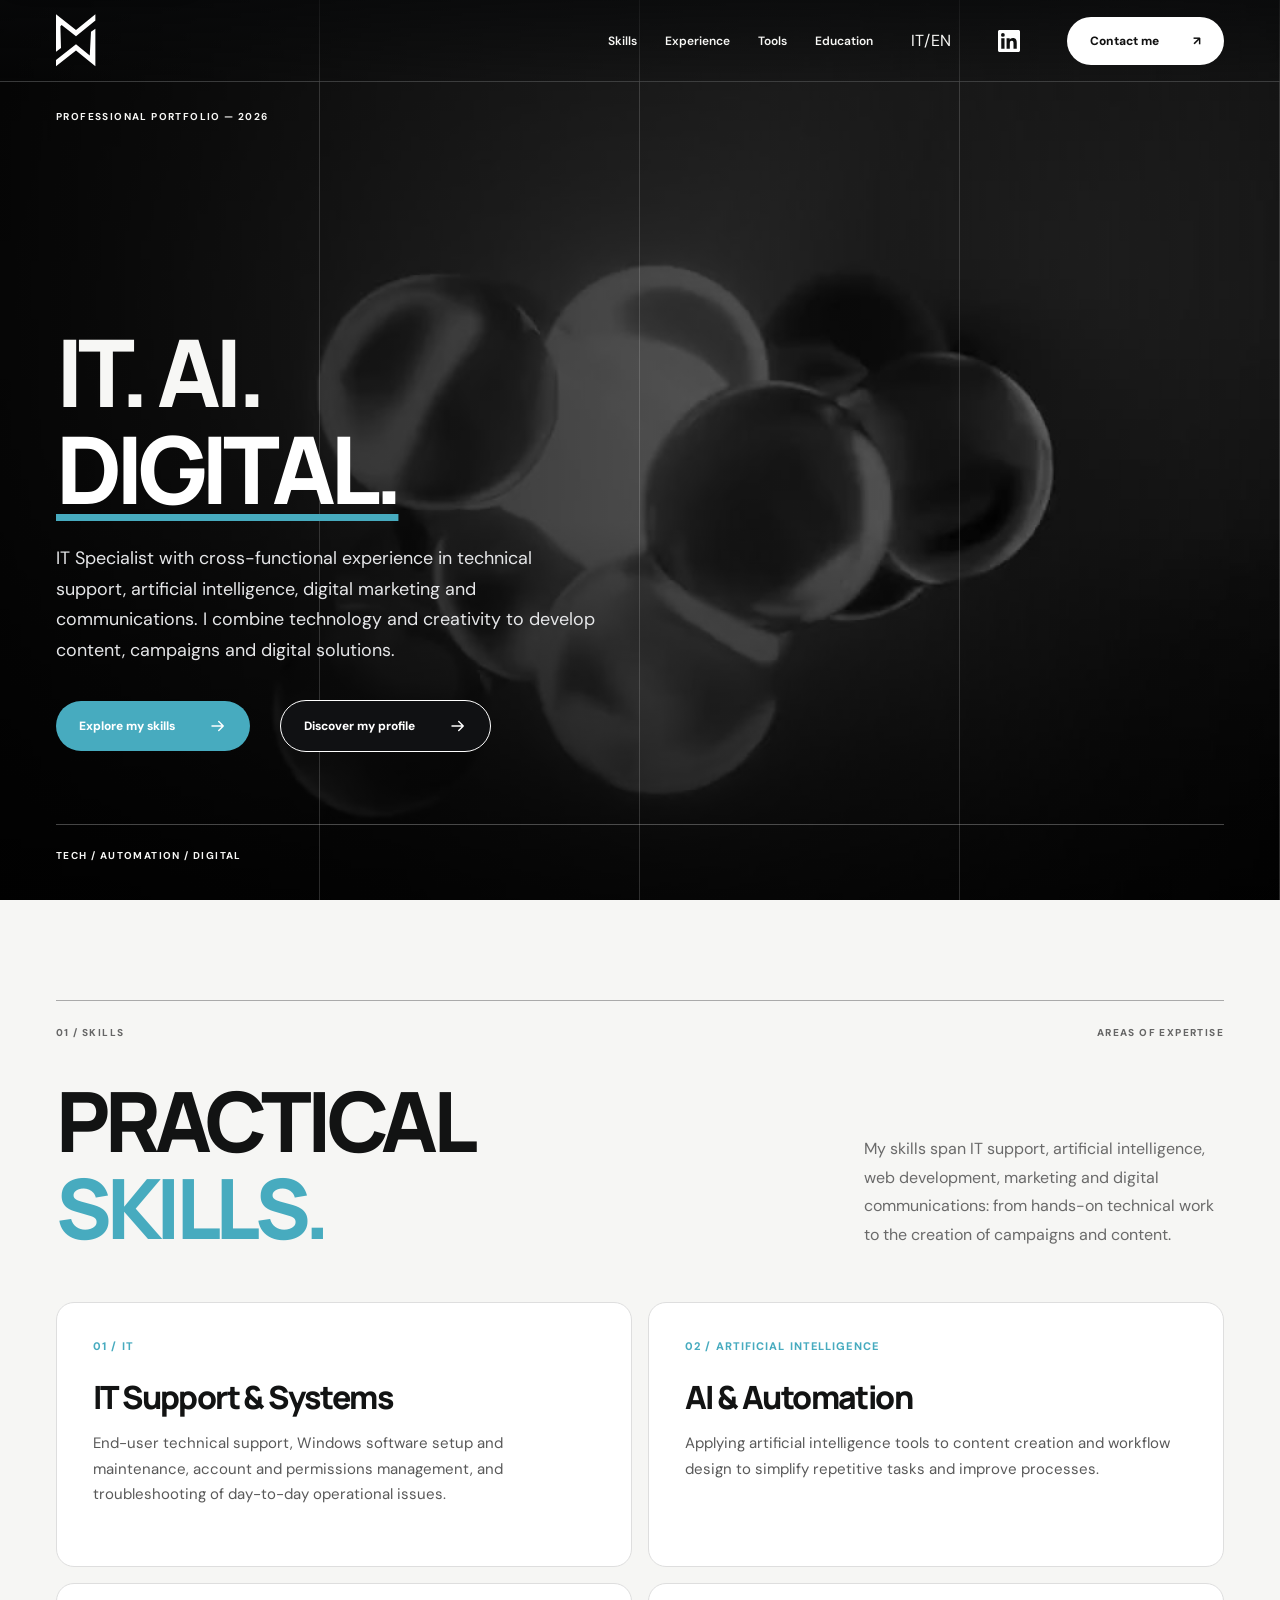
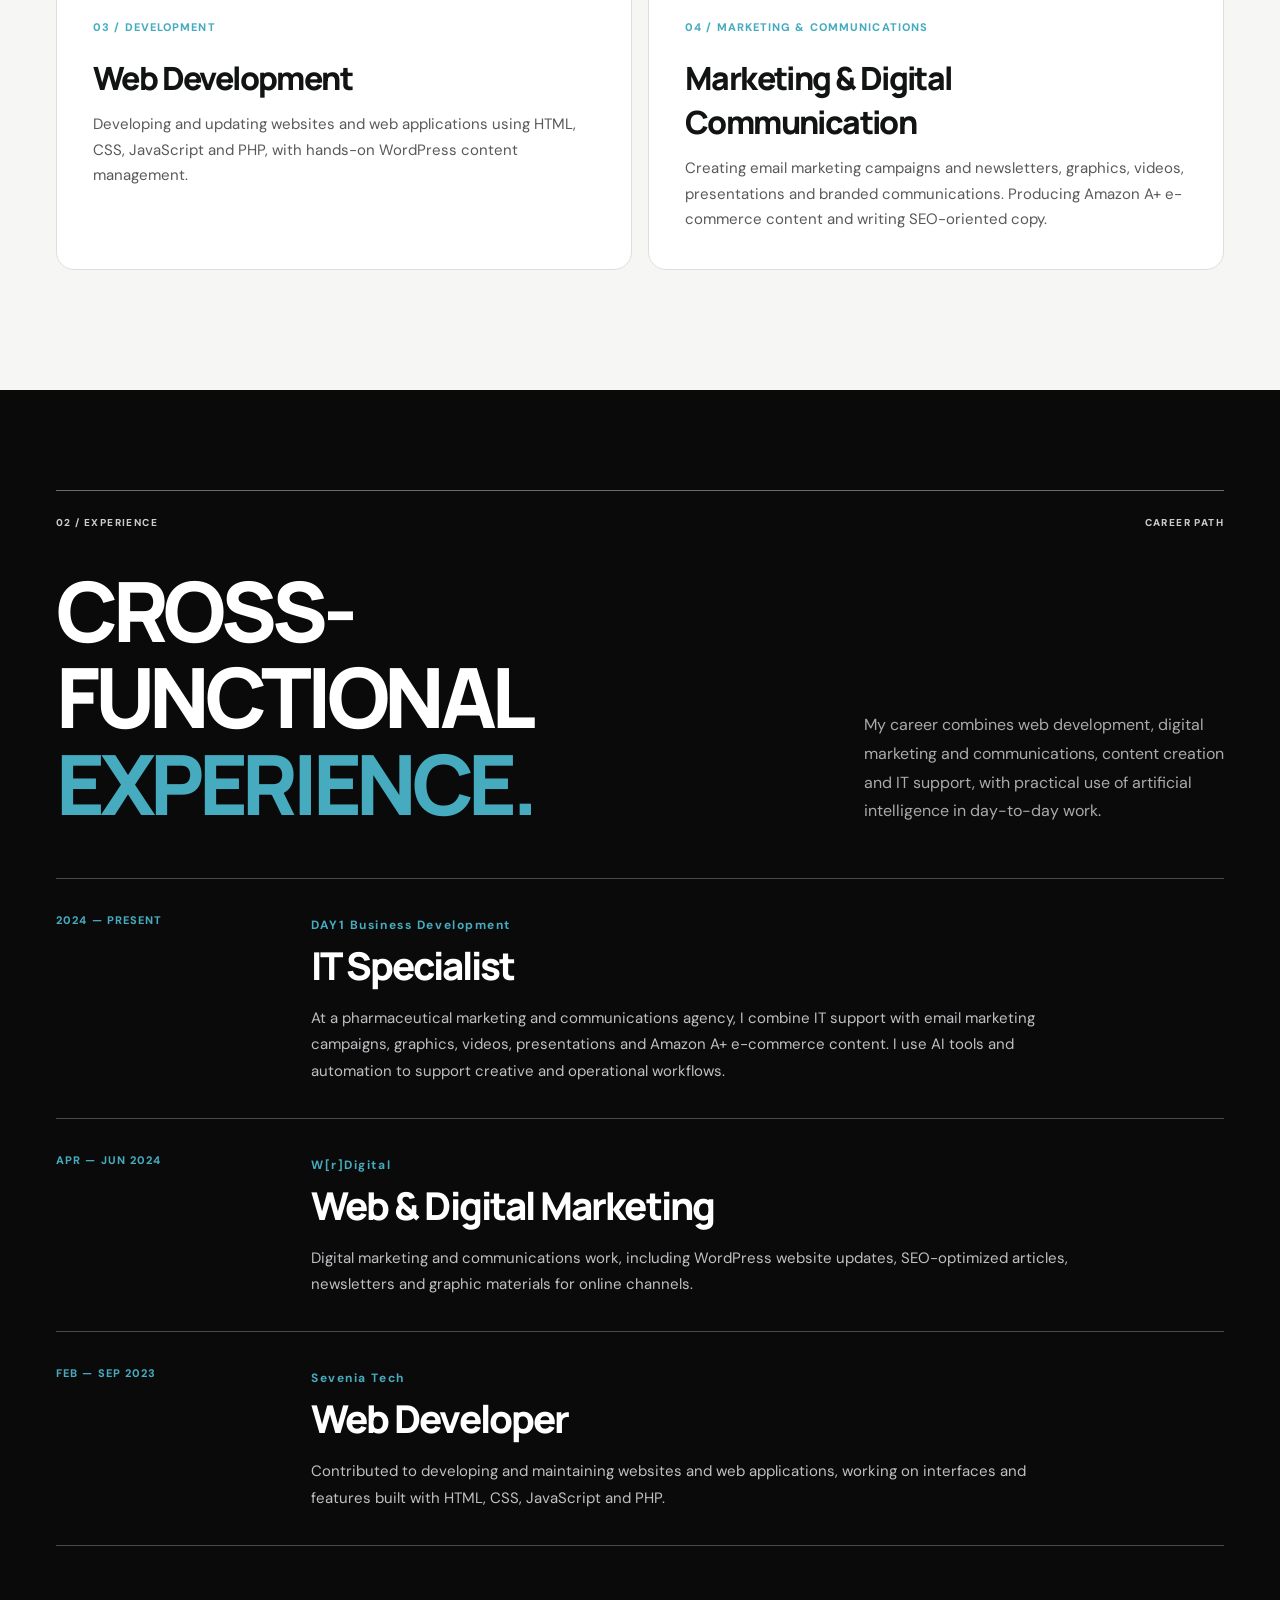
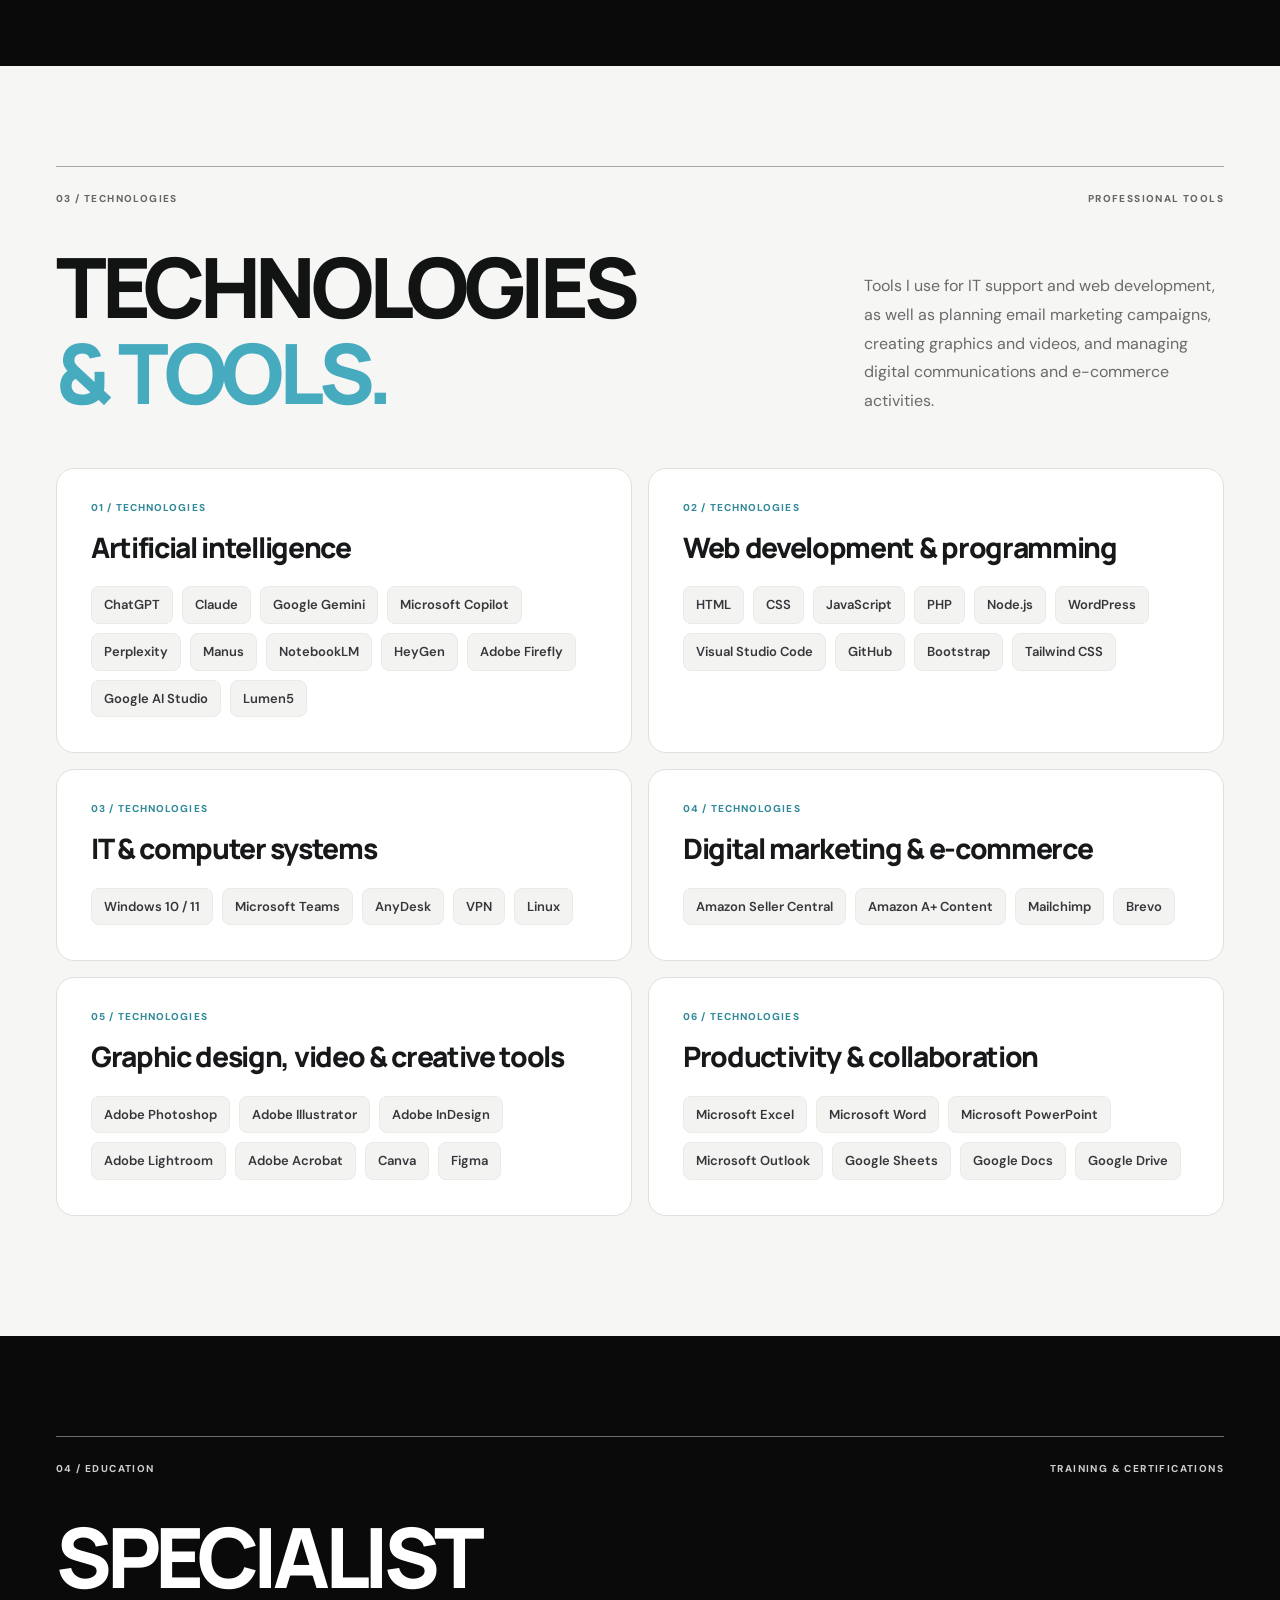
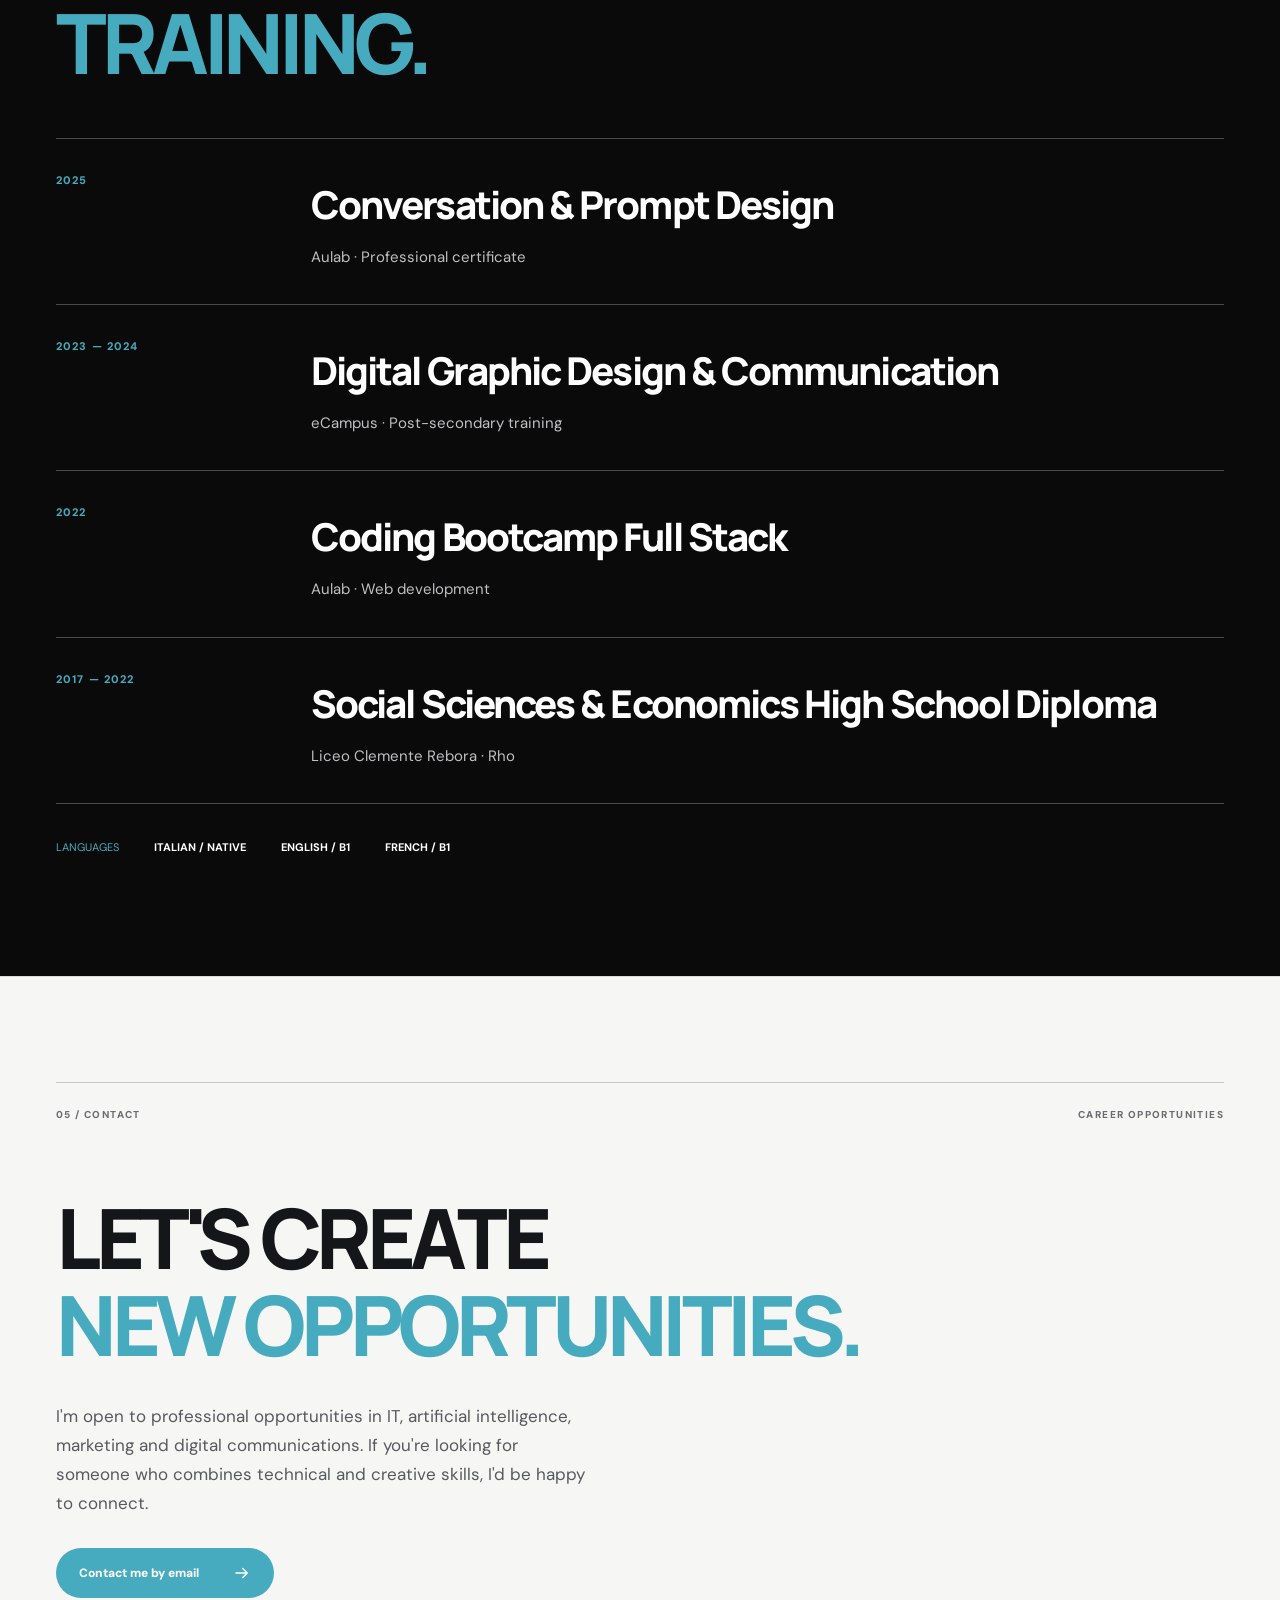
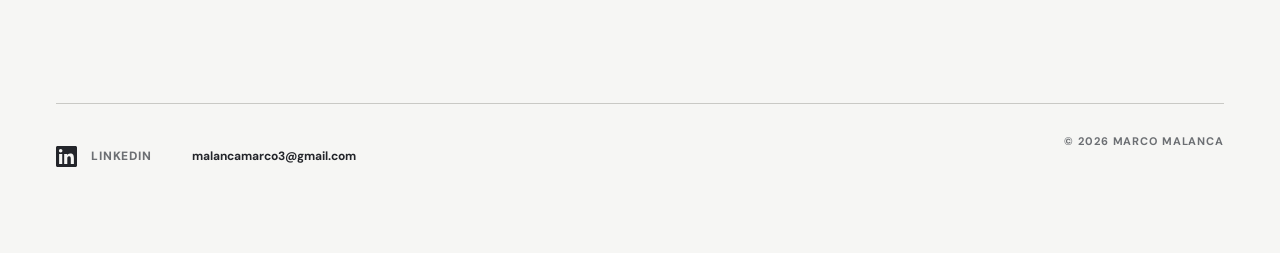
==== commit 8653de77: "Polish English descriptions and SEO metadata" ====
--- a/en/index.html
+++ b/en/index.html
@@ -1,10 +1,10 @@
-<!doctype html><html lang="en"><head><meta charset="utf-8"><meta name="viewport" content="width=device-width,initial-scale=1"><meta name="theme-color" content="#090909"><meta name="description" content="Marco Malanca, IT Specialist con esperienza in intelligenza artificiale, sviluppo web, marketing e comunicazione digitale. Skills, esperienze e formazione."><meta property="og:title" content="Marco Malanca | IT Specialist · AI · Digital"><meta property="og:description" content="An IT Specialist bringing together IT, AI, web development and digital communications. Explore my skills, experience and education."><meta property="og:type" content="website"><meta property="og:url" content="https://malancamarco.github.io/portfolio/en/"><meta name="color-scheme" content="dark light"><title>Marco Malanca | 2026</title><link rel="preconnect" href="https://fonts.googleapis.com"><link rel="preconnect" href="https://fonts.gstatic.com" crossorigin><link href="https://fonts.googleapis.com/css2?family=DM+Sans:wght@400;500;600;700&family=Manrope:wght@400;500;600;700;800&display=swap" rel="stylesheet"><link rel="stylesheet" href="../preview/style.css?v=bilingual-v1"><link rel="stylesheet" href="../preview/chatbot.css?v=cyan-icon-v2"><!-- Cloudflare Web Analytics --><script type="module" src="https://static.cloudflareinsights.com/beacon.min.js" data-cf-beacon='{"token":"34e860937efb48eba5e888dec982cb86"}'></script><!-- End Cloudflare Web Analytics --><link rel="canonical" href="https://malancamarco.github.io/portfolio/en/"><link rel="alternate" hreflang="it" href="https://malancamarco.github.io/portfolio/"><link rel="alternate" hreflang="en" href="https://malancamarco.github.io/portfolio/en/"><link rel="alternate" hreflang="x-default" href="https://malancamarco.github.io/portfolio/"></head>
+<!doctype html><html lang="en"><head><meta charset="utf-8"><meta name="viewport" content="width=device-width,initial-scale=1"><meta name="theme-color" content="#090909"><meta name="description" content="Marco Malanca, IT Specialist with experience in artificial intelligence, web development, marketing and digital communications. Skills, experience and education."><meta property="og:title" content="Marco Malanca | IT Specialist · AI · Digital"><meta property="og:description" content="An IT Specialist bringing together IT, AI, web development and digital communications. Explore my skills, experience and education."><meta property="og:type" content="website"><meta property="og:url" content="https://malancamarco.github.io/portfolio/en/"><meta name="color-scheme" content="dark light"><title>Marco Malanca | 2026</title><link rel="preconnect" href="https://fonts.googleapis.com"><link rel="preconnect" href="https://fonts.gstatic.com" crossorigin><link href="https://fonts.googleapis.com/css2?family=DM+Sans:wght@400;500;600;700&family=Manrope:wght@400;500;600;700;800&display=swap" rel="stylesheet"><link rel="stylesheet" href="../preview/style.css?v=bilingual-v1"><link rel="stylesheet" href="../preview/chatbot.css?v=cyan-icon-v2"><!-- Cloudflare Web Analytics --><script type="module" src="https://static.cloudflareinsights.com/beacon.min.js" data-cf-beacon='{"token":"34e860937efb48eba5e888dec982cb86"}'></script><!-- End Cloudflare Web Analytics --><link rel="canonical" href="https://malancamarco.github.io/portfolio/en/"><link rel="alternate" hreflang="it" href="https://malancamarco.github.io/portfolio/"><link rel="alternate" hreflang="en" href="https://malancamarco.github.io/portfolio/en/"><link rel="alternate" hreflang="x-default" href="https://malancamarco.github.io/portfolio/"></head>
 <body><a class="skip-link" href="#expertise">Skip to main content</a><div class="progress" id="progress"></div><header class="site-header" id="header"><a class="logo logo-abstract" href="#home" aria-label="Marco Malanca, back to top"><svg class="abstract-symbol" xmlns="http://www.w3.org/2000/svg" viewBox="0 0 64 84" aria-hidden="true" focusable="false"><path fill="#FFFFFF" d="M0 60 8 54 7 19 9 17 32 35 63 10 63 0 32 25 0 0Z"/><path fill="#FFFFFF" d="M63 23 56 28 54 66 32 48 0 73 0 83 32 58 63 83Z"/></svg></a><nav class="desktop-nav" aria-label="Main navigation"><a href="#expertise">Skills</a><a href="#experience">Experience</a><a href="#tools">Tools</a><a href="#education">Education</a></nav><nav class="language-switch" aria-label="Language"><a href="../" lang="it" hreflang="it">IT</a><span aria-hidden="true">/</span><a href="./" lang="en" hreflang="en" aria-current="page">EN</a></nav><a class="navbar-linkedin" href="https://www.linkedin.com/in/marcomalanca" target="_blank" rel="noopener noreferrer" aria-label="Marco Malanca's LinkedIn profile"><svg xmlns="http://www.w3.org/2000/svg" viewBox="0 0 24 24" width="21" height="21" fill="currentColor" aria-hidden="true" focusable="false"><path d="M20.447 20.452h-3.554v-5.569c0-1.328-.027-3.037-1.852-3.037-1.853 0-2.136 1.445-2.136 2.94v5.666H9.35V9h3.414v1.561h.049c.476-.9 1.637-1.85 3.37-1.85 3.601 0 4.267 2.37 4.267 5.455v6.286zM5.337 7.433a2.062 2.062 0 1 1 0-4.124 2.062 2.062 0 0 1 0 4.124zm1.782 13.019H3.555V9h3.564v11.452zM22.225 0H1.771C.792 0 0 .774 0 1.729v20.542C0 23.227.792 24 1.771 24h20.451c.978 0 1.778-.773 1.778-1.729V1.729C24 .774 23.2 0 22.222 0h.003z"/></svg></a><a class="header-cta" href="#contact">Contact me <span>↗</span></a><button type="button" class="mobile-menu" id="menuBtn" aria-expanded="false" aria-controls="mobileNav" aria-label="Open menu"><span></span><span></span></button></header><nav class="mobile-nav" id="mobileNav" aria-label="Mobile navigation"><a href="#expertise">Skills</a><a href="#experience">Experience</a><a href="#tools">Tools</a><a href="#education">Education</a><a href="#contact">Contact</a><div class="mobile-language-switch" aria-label="Language"><a href="../" lang="it" hreflang="it">IT</a><span aria-hidden="true">/</span><a href="./" lang="en" hreflang="en" aria-current="page">EN</a></div><a class="mobile-linkedin" href="https://www.linkedin.com/in/marcomalanca" target="_blank" rel="noopener noreferrer"><svg xmlns="http://www.w3.org/2000/svg" viewBox="0 0 24 24" width="21" height="21" fill="currentColor" aria-hidden="true" focusable="false"><path d="M20.447 20.452h-3.554v-5.569c0-1.328-.027-3.037-1.852-3.037-1.853 0-2.136 1.445-2.136 2.94v5.666H9.35V9h3.414v1.561h.049c.476-.9 1.637-1.85 3.37-1.85 3.601 0 4.267 2.37 4.267 5.455v6.286zM5.337 7.433a2.062 2.062 0 1 1 0-4.124 2.062 2.062 0 0 1 0 4.124zm1.782 13.019H3.555V9h3.564v11.452zM22.225 0H1.771C.792 0 0 .774 0 1.729v20.542C0 23.227.792 24 1.771 24h20.451c.978 0 1.778-.773 1.778-1.729V1.729C24 .774 23.2 0 22.222 0h.003z"/></svg><span>LinkedIn</span></a></nav>
 <main><section class="hero film-section" id="home"><video class="bg-video hero-video" autoplay muted loop playsinline preload="auto" poster="../preview/assets/07-chrome-motion.jpg" aria-hidden="true" disablepictureinpicture disableremoteplayback><source src="../preview/assets/07-chrome-motion.mp4" type="video/mp4"></video><div class="film-scrim"></div><div class="hero-grid"></div><div class="hero-inner"><div class="hero-top"><span class="small-meta">PROFESSIONAL PORTFOLIO — 2026</span></div><div class="hero-main"><h1>IT. AI.<br><em>DIGITAL.</em></h1><p>IT Specialist with cross-functional experience in technical support, artificial intelligence, digital marketing and communications. I combine technology and creativity to develop content, campaigns and digital solutions.</p><div class="hero-actions"><a class="pill pill-red" href="#expertise">Explore my skills <svg class="hero-cta-arrow" width="18" height="18" viewBox="0 0 24 24" fill="none" stroke="currentColor" stroke-width="1.9" stroke-linecap="round" stroke-linejoin="round" aria-hidden="true" focusable="false"><path d="M4 12h15m-6-6 6 6-6 6"/></svg></a><a class="pill pill-outline" href="#expertise">Discover my profile <svg class="hero-cta-arrow" width="18" height="18" viewBox="0 0 24 24" fill="none" stroke="currentColor" stroke-width="1.9" stroke-linecap="round" stroke-linejoin="round" aria-hidden="true" focusable="false"><path d="M4 12h15m-6-6 6 6-6 6"/></svg></a></div></div><div class="hero-bottom"><span>TECH / AUTOMATION / DIGITAL</span></div></div></section>
 
 <section class="light-section intro simple-section" id="expertise"><div class="container">
 <div class="section-id"><span>01 / SKILLS</span><span>AREAS OF EXPERTISE</span></div>
-<div class="simple-heading"><h2>PRACTICAL<br><em>SKILLS.</em></h2><p>Skills sviluppate tra supporto IT, intelligenza artificiale, sviluppo web, marketing e comunicazione digitale: dall'operatività tecnica alla realizzazione di campagne e contenuti.</p></div>
+<div class="simple-heading"><h2>PRACTICAL<br><em>SKILLS.</em></h2><p>My skills span IT support, artificial intelligence, web development, marketing and digital communications: from hands-on technical work to the creation of campaigns and content.</p></div>
 <div class="simple-skills">
 <article><span>01 / IT</span><h3>IT Support & Systems</h3><p>End-user technical support, Windows software setup and maintenance, account and permissions management, and troubleshooting of day-to-day operational issues.</p></article>
 <article><span>02 / ARTIFICIAL INTELLIGENCE</span><h3>AI & Automation</h3><p>Applying artificial intelligence tools to content creation and workflow design to simplify repetitive tasks and improve processes.</p></article>
@@ -19,7 +19,7 @@
 <article><span>FEB — SEP 2023</span><div><strong>Sevenia Tech</strong><h3>Web Developer</h3><p>Contributed to developing and maintaining websites and web applications, working on interfaces and features built with HTML, CSS, JavaScript and PHP.</p></div></article>
 </div></div></section>
 <section class="light-section simple-section" id="tools"><div class="container"><div class="section-id"><span>03 / TECHNOLOGIES</span><span>PROFESSIONAL TOOLS</span></div>
-<div class="simple-heading"><h2>TECHNOLOGIES<br><em>& TOOLS.</em></h2><p>Tools che utilizzo per il supporto IT e lo sviluppo web, ma anche per progettare campagne di email marketing, creare contenuti grafici e video e gestire attività di comunicazione ed e-commerce.</p></div>
+<div class="simple-heading"><h2>TECHNOLOGIES<br><em>& TOOLS.</em></h2><p>Tools I use for IT support and web development, as well as planning email marketing campaigns, creating graphics and videos, and managing digital communications and e-commerce activities.</p></div>
 <div class="simple-tools tools-expanded"><article class="tool-card"><span class="tool-card-index">01 / TECHNOLOGIES</span><h3>Artificial intelligence</h3><ul class="tool-tags"><li>ChatGPT</li><li>Claude</li><li>Google Gemini</li><li>Microsoft Copilot</li><li>Perplexity</li><li>Manus</li><li>NotebookLM</li><li>HeyGen</li><li>Adobe Firefly</li><li>Google AI Studio</li><li>Lumen5</li></ul></article>
 
 <article class="tool-card"><span class="tool-card-index">02 / TECHNOLOGIES</span><h3>Web development & programming</h3><ul class="tool-tags"><li>HTML</li><li>CSS</li><li>JavaScript</li><li>PHP</li><li>Node.js</li><li>WordPress</li><li>Visual Studio Code</li><li>GitHub</li><li>Bootstrap</li><li>Tailwind CSS</li></ul></article>
@@ -36,5 +36,5 @@
 <article><span>2022</span><div><h3>Coding Bootcamp Full Stack</h3><p>Aulab · Web development</p></div></article>
 <article><span>2017 — 2022</span><div><h3>Social Sciences & Economics High School Diploma</h3><p>Liceo Clemente Rebora · Rho</p></div></article>
 </div><div class="language-strip"><span>LANGUAGES</span><strong>ITALIAN / NATIVE</strong><strong>ENGLISH / B1</strong><strong>FRENCH / B1</strong></div></div></section>
-<section class="contact-static" id="contact"><div class="container"><div class="section-id"><span>05 / CONTACT</span><span>CAREER OPPORTUNITIES</span></div><h2>LET'S CREATE<br><em>NEW OPPORTUNITIES.</em></h2><p>I'm open to professional opportunities in IT, artificial intelligence, marketing and digital communications. If you're looking for someone who combines technical and creative skills, I'd be happy to connect.</p><a class="pill pill-red" href="mailto:malancamarco3@gmail.com">Contact me via email <svg class="hero-cta-arrow" width="18" height="18" viewBox="0 0 24 24" fill="none" stroke="currentColor" stroke-width="1.9" stroke-linecap="round" stroke-linejoin="round" aria-hidden="true" focusable="false"><path d="M4 12h15m-6-6 6 6-6 6"/></svg></a><div class="simple-footer"><a class="linkedin-link" href="https://www.linkedin.com/in/marcomalanca" target="_blank" rel="noopener noreferrer" aria-label="Marco Malanca's LinkedIn profile (opens in a new tab)"><svg xmlns="http://www.w3.org/2000/svg" viewBox="0 0 24 24" width="21" height="21" fill="currentColor" aria-hidden="true" focusable="false"><path d="M20.447 20.452h-3.554v-5.569c0-1.328-.027-3.037-1.852-3.037-1.853 0-2.136 1.445-2.136 2.94v5.666H9.35V9h3.414v1.561h.049c.476-.9 1.637-1.85 3.37-1.85 3.601 0 4.267 2.37 4.267 5.455v6.286zM5.337 7.433a2.062 2.062 0 1 1 0-4.124 2.062 2.062 0 0 1 0 4.124zm1.782 13.019H3.555V9h3.564v11.452zM22.225 0H1.771C.792 0 0 .774 0 1.729v20.542C0 23.227.792 24 1.771 24h20.451c.978 0 1.778-.773 1.778-1.729V1.729C24 .774 23.2 0 22.222 0h.003z"/></svg><span>LinkedIn</span></a><a class="footer-email" href="mailto:malancamarco3@gmail.com" aria-label="Email Marco Malanca">malancamarco3@gmail.com</a><span>© <span id="year">2026</span> MARCO MALANCA</span></div></div></section>
+<section class="contact-static" id="contact"><div class="container"><div class="section-id"><span>05 / CONTACT</span><span>CAREER OPPORTUNITIES</span></div><h2>LET'S CREATE<br><em>NEW OPPORTUNITIES.</em></h2><p>I'm open to professional opportunities in IT, artificial intelligence, marketing and digital communications. If you're looking for someone who combines technical and creative skills, I'd be happy to connect.</p><a class="pill pill-red" href="mailto:malancamarco3@gmail.com">Contact me by email <svg class="hero-cta-arrow" width="18" height="18" viewBox="0 0 24 24" fill="none" stroke="currentColor" stroke-width="1.9" stroke-linecap="round" stroke-linejoin="round" aria-hidden="true" focusable="false"><path d="M4 12h15m-6-6 6 6-6 6"/></svg></a><div class="simple-footer"><a class="linkedin-link" href="https://www.linkedin.com/in/marcomalanca" target="_blank" rel="noopener noreferrer" aria-label="Marco Malanca's LinkedIn profile (opens in a new tab)"><svg xmlns="http://www.w3.org/2000/svg" viewBox="0 0 24 24" width="21" height="21" fill="currentColor" aria-hidden="true" focusable="false"><path d="M20.447 20.452h-3.554v-5.569c0-1.328-.027-3.037-1.852-3.037-1.853 0-2.136 1.445-2.136 2.94v5.666H9.35V9h3.414v1.561h.049c.476-.9 1.637-1.85 3.37-1.85 3.601 0 4.267 2.37 4.267 5.455v6.286zM5.337 7.433a2.062 2.062 0 1 1 0-4.124 2.062 2.062 0 0 1 0 4.124zm1.782 13.019H3.555V9h3.564v11.452zM22.225 0H1.771C.792 0 0 .774 0 1.729v20.542C0 23.227.792 24 1.771 24h20.451c.978 0 1.778-.773 1.778-1.729V1.729C24 .774 23.2 0 22.222 0h.003z"/></svg><span>LinkedIn</span></a><a class="footer-email" href="mailto:malancamarco3@gmail.com" aria-label="Email Marco Malanca">malancamarco3@gmail.com</a><span>© <span id="year">2026</span> MARCO MALANCA</span></div></div></section>
 </main><script src="../preview/script.js?v=bilingual-v1" defer></script><script src="chatbot.js?v=bilingual-v1" defer></script></body></html>
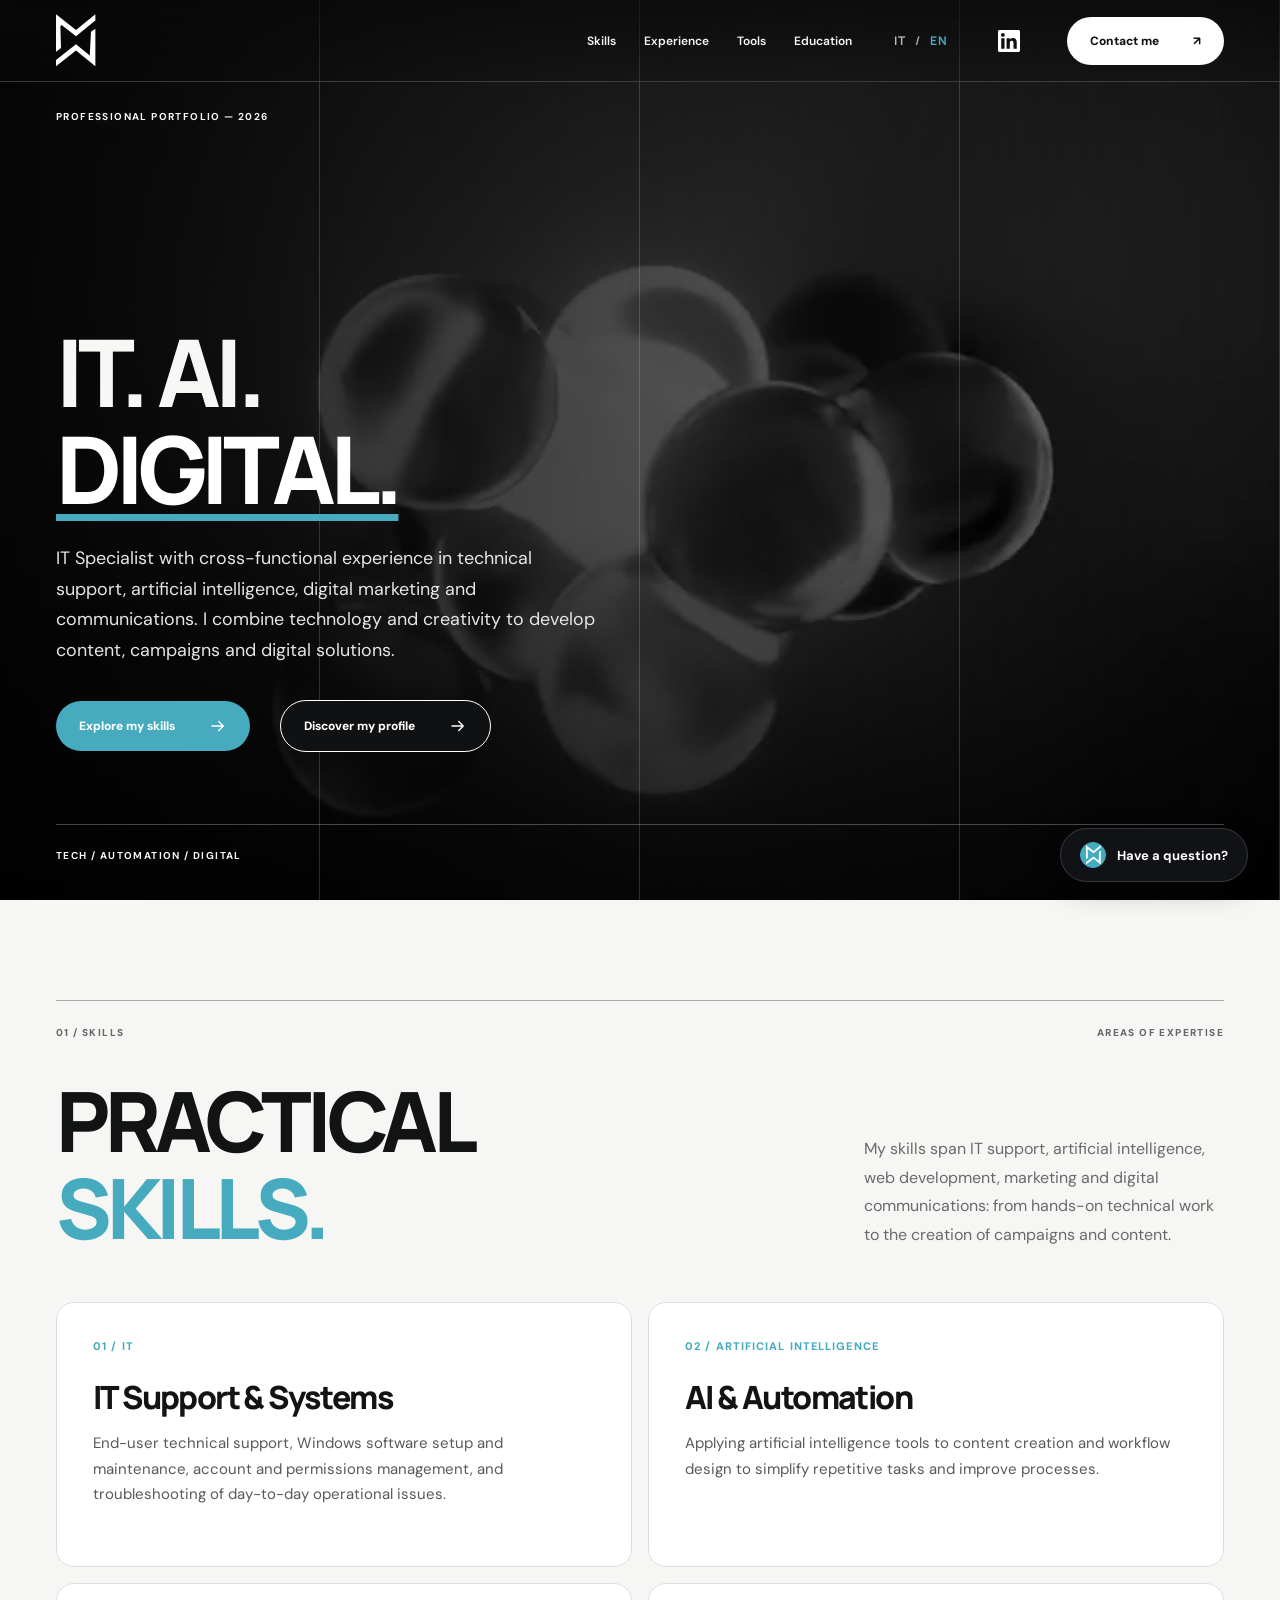
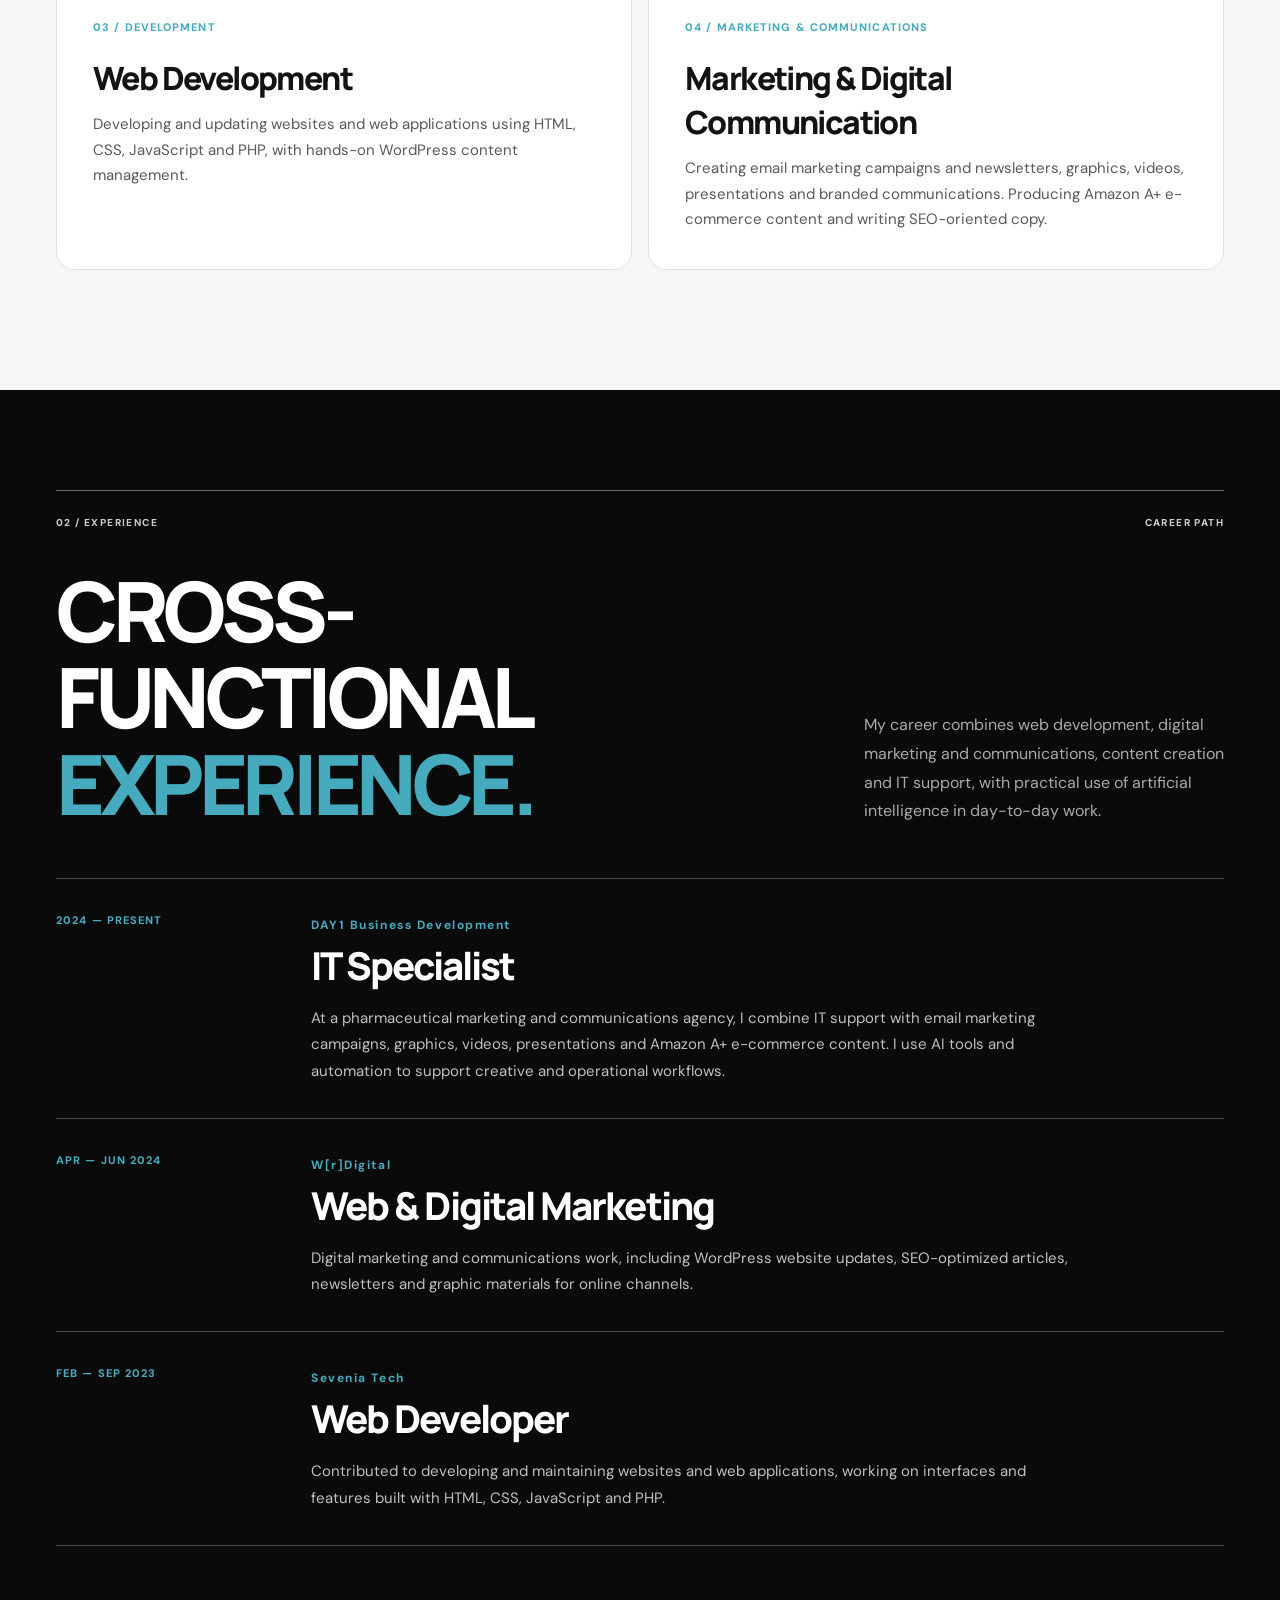
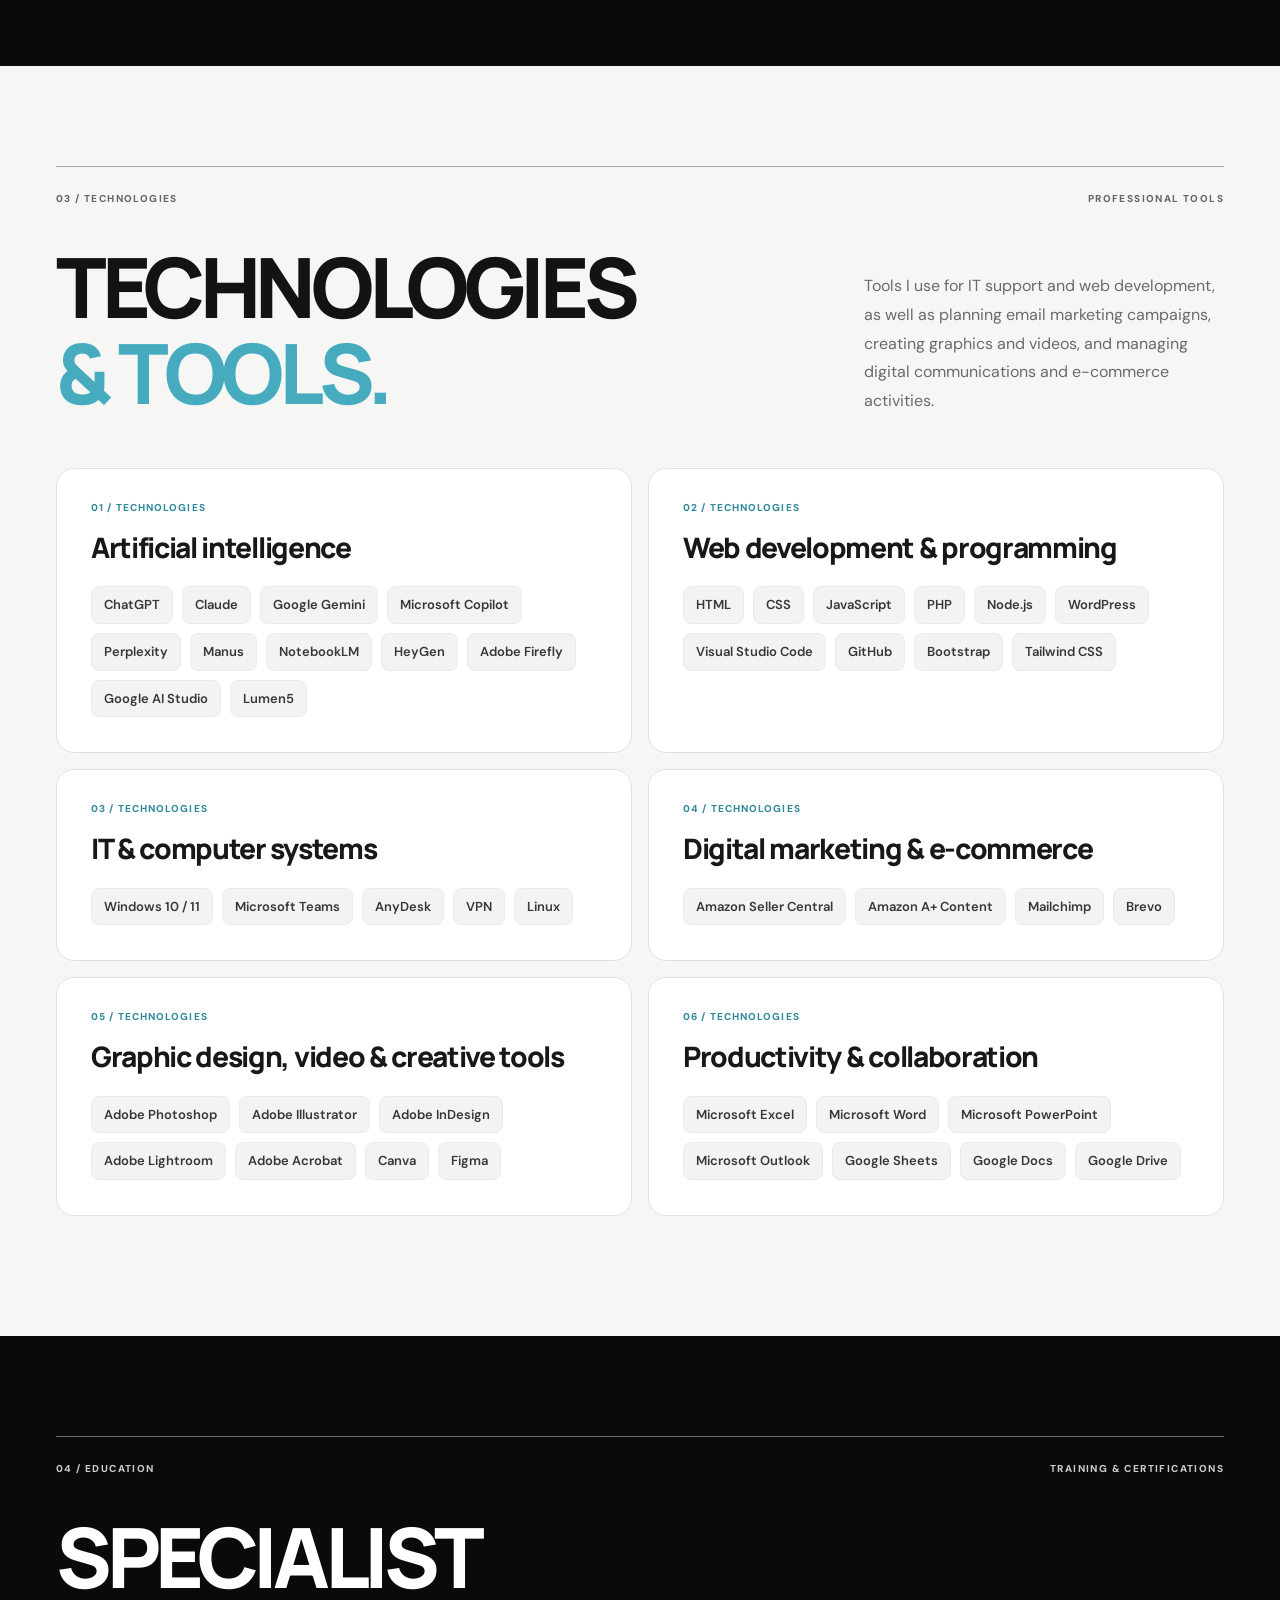
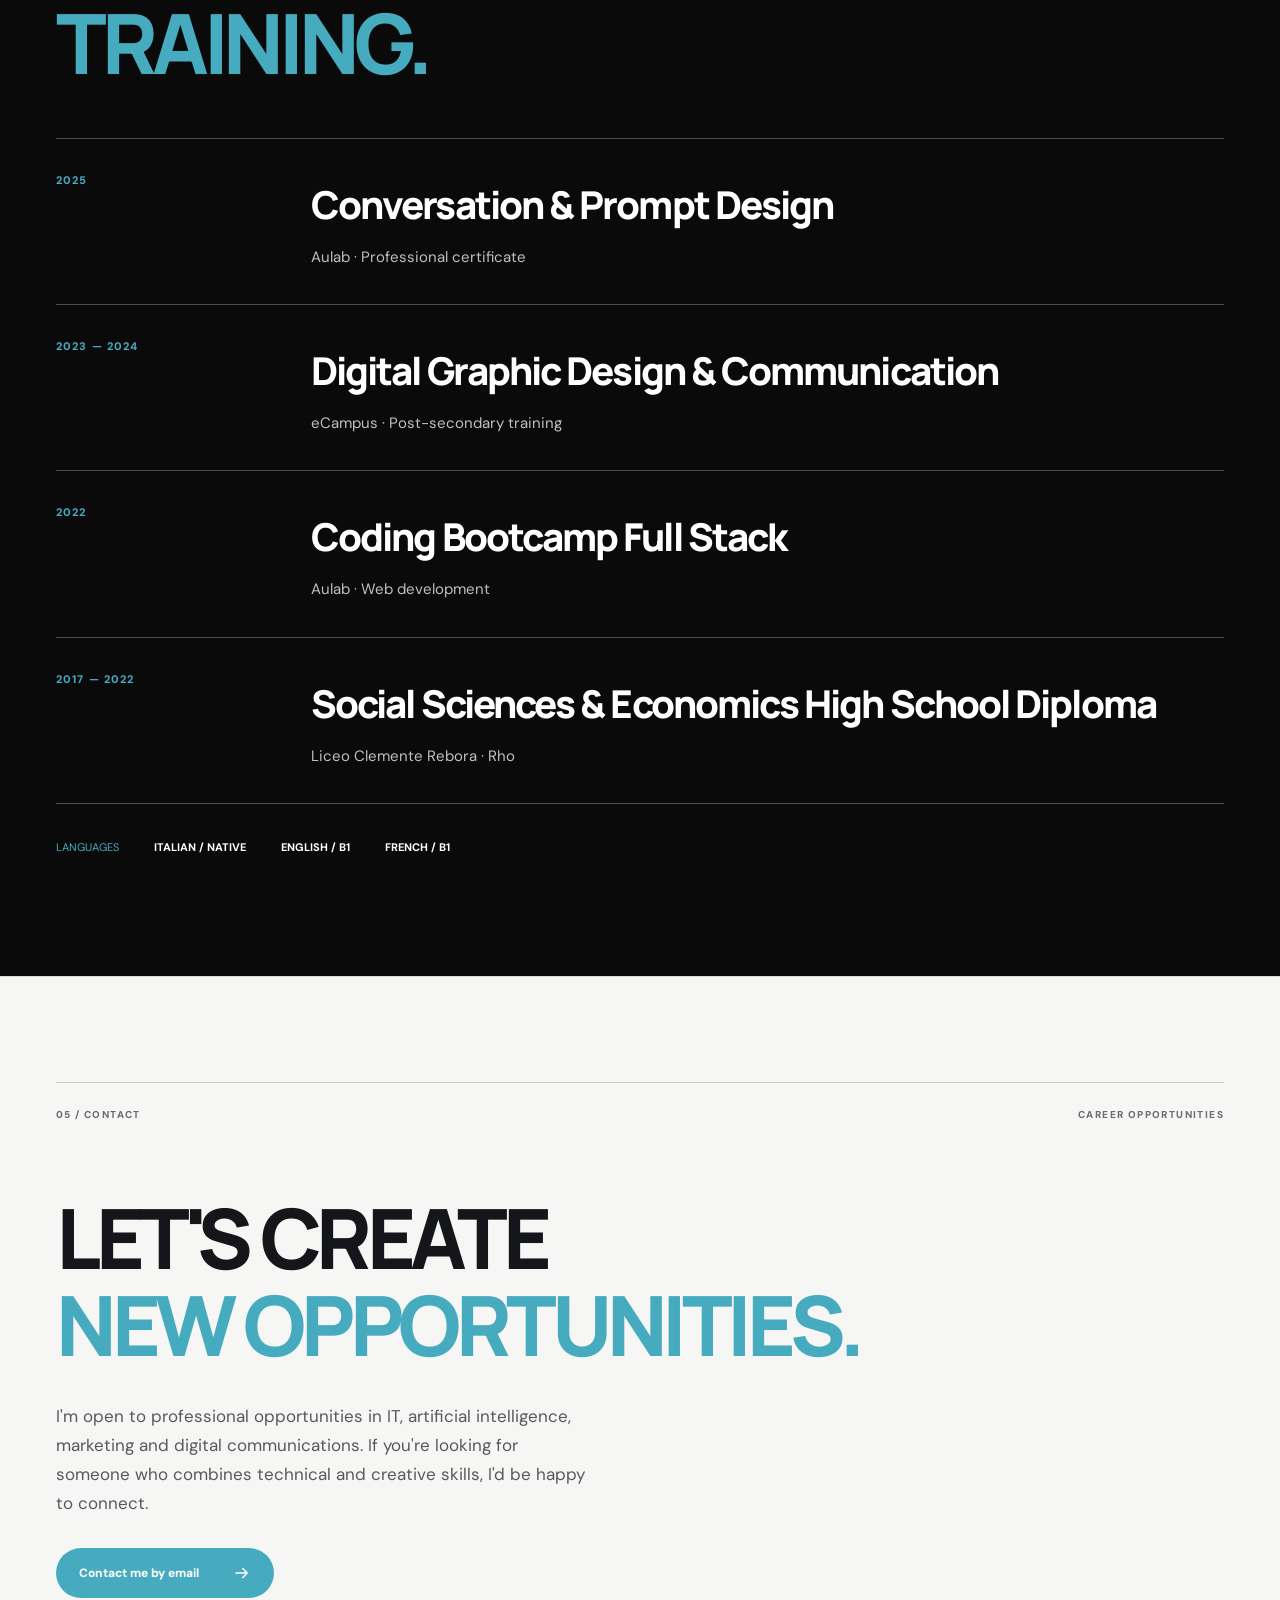
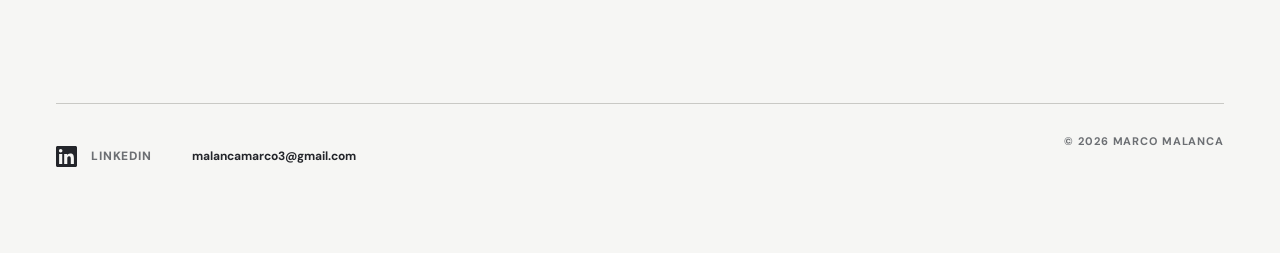
==== commit ccaa49ff: "Enable premium interactions on English portfolio" ====
--- a/en/index.html
+++ b/en/index.html
@@ -1,4 +1,4 @@
-<!doctype html><html lang="en"><head><meta charset="utf-8"><meta name="viewport" content="width=device-width,initial-scale=1"><meta name="theme-color" content="#090909"><meta name="description" content="Marco Malanca, IT Specialist with experience in artificial intelligence, web development, marketing and digital communications. Skills, experience and education."><meta property="og:title" content="Marco Malanca | IT Specialist · AI · Digital"><meta property="og:description" content="An IT Specialist bringing together IT, AI, web development and digital communications. Explore my skills, experience and education."><meta property="og:type" content="website"><meta property="og:url" content="https://malancamarco.github.io/portfolio/en/"><meta name="color-scheme" content="dark light"><title>Marco Malanca | 2026</title><link rel="preconnect" href="https://fonts.googleapis.com"><link rel="preconnect" href="https://fonts.gstatic.com" crossorigin><link href="https://fonts.googleapis.com/css2?family=DM+Sans:wght@400;500;600;700&family=Manrope:wght@400;500;600;700;800&display=swap" rel="stylesheet"><link rel="stylesheet" href="../preview/style.css?v=bilingual-v1"><link rel="stylesheet" href="../preview/chatbot.css?v=cyan-icon-v2"><!-- Cloudflare Web Analytics --><script type="module" src="https://static.cloudflareinsights.com/beacon.min.js" data-cf-beacon='{"token":"34e860937efb48eba5e888dec982cb86"}'></script><!-- End Cloudflare Web Analytics --><link rel="canonical" href="https://malancamarco.github.io/portfolio/en/"><link rel="alternate" hreflang="it" href="https://malancamarco.github.io/portfolio/"><link rel="alternate" hreflang="en" href="https://malancamarco.github.io/portfolio/en/"><link rel="alternate" hreflang="x-default" href="https://malancamarco.github.io/portfolio/"></head>
+<!doctype html><html lang="en"><head><meta charset="utf-8"><meta name="viewport" content="width=device-width,initial-scale=1"><meta name="theme-color" content="#090909"><meta name="description" content="Marco Malanca, IT Specialist with experience in artificial intelligence, web development, marketing and digital communications. Skills, experience and education."><meta property="og:title" content="Marco Malanca | IT Specialist · AI · Digital"><meta property="og:description" content="An IT Specialist bringing together IT, AI, web development and digital communications. Explore my skills, experience and education."><meta property="og:type" content="website"><meta property="og:url" content="https://malancamarco.github.io/portfolio/en/"><meta name="color-scheme" content="dark light"><title>Marco Malanca | 2026</title><link rel="preconnect" href="https://fonts.googleapis.com"><link rel="preconnect" href="https://fonts.gstatic.com" crossorigin><link href="https://fonts.googleapis.com/css2?family=DM+Sans:wght@400;500;600;700&family=Manrope:wght@400;500;600;700;800&display=swap" rel="stylesheet"><link rel="stylesheet" href="../preview/style.css?v=premium-motion-v1"><link rel="stylesheet" href="../preview/chatbot.css?v=cyan-icon-v2"><!-- Cloudflare Web Analytics --><script type="module" src="https://static.cloudflareinsights.com/beacon.min.js" data-cf-beacon='{"token":"34e860937efb48eba5e888dec982cb86"}'></script><!-- End Cloudflare Web Analytics --><link rel="canonical" href="https://malancamarco.github.io/portfolio/en/"><link rel="alternate" hreflang="it" href="https://malancamarco.github.io/portfolio/"><link rel="alternate" hreflang="en" href="https://malancamarco.github.io/portfolio/en/"><link rel="alternate" hreflang="x-default" href="https://malancamarco.github.io/portfolio/"></head>
 <body><a class="skip-link" href="#expertise">Skip to main content</a><div class="progress" id="progress"></div><header class="site-header" id="header"><a class="logo logo-abstract" href="#home" aria-label="Marco Malanca, back to top"><svg class="abstract-symbol" xmlns="http://www.w3.org/2000/svg" viewBox="0 0 64 84" aria-hidden="true" focusable="false"><path fill="#FFFFFF" d="M0 60 8 54 7 19 9 17 32 35 63 10 63 0 32 25 0 0Z"/><path fill="#FFFFFF" d="M63 23 56 28 54 66 32 48 0 73 0 83 32 58 63 83Z"/></svg></a><nav class="desktop-nav" aria-label="Main navigation"><a href="#expertise">Skills</a><a href="#experience">Experience</a><a href="#tools">Tools</a><a href="#education">Education</a></nav><nav class="language-switch" aria-label="Language"><a href="../" lang="it" hreflang="it">IT</a><span aria-hidden="true">/</span><a href="./" lang="en" hreflang="en" aria-current="page">EN</a></nav><a class="navbar-linkedin" href="https://www.linkedin.com/in/marcomalanca" target="_blank" rel="noopener noreferrer" aria-label="Marco Malanca's LinkedIn profile"><svg xmlns="http://www.w3.org/2000/svg" viewBox="0 0 24 24" width="21" height="21" fill="currentColor" aria-hidden="true" focusable="false"><path d="M20.447 20.452h-3.554v-5.569c0-1.328-.027-3.037-1.852-3.037-1.853 0-2.136 1.445-2.136 2.94v5.666H9.35V9h3.414v1.561h.049c.476-.9 1.637-1.85 3.37-1.85 3.601 0 4.267 2.37 4.267 5.455v6.286zM5.337 7.433a2.062 2.062 0 1 1 0-4.124 2.062 2.062 0 0 1 0 4.124zm1.782 13.019H3.555V9h3.564v11.452zM22.225 0H1.771C.792 0 0 .774 0 1.729v20.542C0 23.227.792 24 1.771 24h20.451c.978 0 1.778-.773 1.778-1.729V1.729C24 .774 23.2 0 22.222 0h.003z"/></svg></a><a class="header-cta" href="#contact">Contact me <span>↗</span></a><button type="button" class="mobile-menu" id="menuBtn" aria-expanded="false" aria-controls="mobileNav" aria-label="Open menu"><span></span><span></span></button></header><nav class="mobile-nav" id="mobileNav" aria-label="Mobile navigation"><a href="#expertise">Skills</a><a href="#experience">Experience</a><a href="#tools">Tools</a><a href="#education">Education</a><a href="#contact">Contact</a><div class="mobile-language-switch" aria-label="Language"><a href="../" lang="it" hreflang="it">IT</a><span aria-hidden="true">/</span><a href="./" lang="en" hreflang="en" aria-current="page">EN</a></div><a class="mobile-linkedin" href="https://www.linkedin.com/in/marcomalanca" target="_blank" rel="noopener noreferrer"><svg xmlns="http://www.w3.org/2000/svg" viewBox="0 0 24 24" width="21" height="21" fill="currentColor" aria-hidden="true" focusable="false"><path d="M20.447 20.452h-3.554v-5.569c0-1.328-.027-3.037-1.852-3.037-1.853 0-2.136 1.445-2.136 2.94v5.666H9.35V9h3.414v1.561h.049c.476-.9 1.637-1.85 3.37-1.85 3.601 0 4.267 2.37 4.267 5.455v6.286zM5.337 7.433a2.062 2.062 0 1 1 0-4.124 2.062 2.062 0 0 1 0 4.124zm1.782 13.019H3.555V9h3.564v11.452zM22.225 0H1.771C.792 0 0 .774 0 1.729v20.542C0 23.227.792 24 1.771 24h20.451c.978 0 1.778-.773 1.778-1.729V1.729C24 .774 23.2 0 22.222 0h.003z"/></svg><span>LinkedIn</span></a></nav>
 <main><section class="hero film-section" id="home"><video class="bg-video hero-video" autoplay muted loop playsinline preload="auto" poster="../preview/assets/07-chrome-motion.jpg" aria-hidden="true" disablepictureinpicture disableremoteplayback><source src="../preview/assets/07-chrome-motion.mp4" type="video/mp4"></video><div class="film-scrim"></div><div class="hero-grid"></div><div class="hero-inner"><div class="hero-top"><span class="small-meta">PROFESSIONAL PORTFOLIO — 2026</span></div><div class="hero-main"><h1>IT. AI.<br><em>DIGITAL.</em></h1><p>IT Specialist with cross-functional experience in technical support, artificial intelligence, digital marketing and communications. I combine technology and creativity to develop content, campaigns and digital solutions.</p><div class="hero-actions"><a class="pill pill-red" href="#expertise">Explore my skills <svg class="hero-cta-arrow" width="18" height="18" viewBox="0 0 24 24" fill="none" stroke="currentColor" stroke-width="1.9" stroke-linecap="round" stroke-linejoin="round" aria-hidden="true" focusable="false"><path d="M4 12h15m-6-6 6 6-6 6"/></svg></a><a class="pill pill-outline" href="#expertise">Discover my profile <svg class="hero-cta-arrow" width="18" height="18" viewBox="0 0 24 24" fill="none" stroke="currentColor" stroke-width="1.9" stroke-linecap="round" stroke-linejoin="round" aria-hidden="true" focusable="false"><path d="M4 12h15m-6-6 6 6-6 6"/></svg></a></div></div><div class="hero-bottom"><span>TECH / AUTOMATION / DIGITAL</span></div></div></section>
 
@@ -37,4 +37,4 @@
 <article><span>2017 — 2022</span><div><h3>Social Sciences & Economics High School Diploma</h3><p>Liceo Clemente Rebora · Rho</p></div></article>
 </div><div class="language-strip"><span>LANGUAGES</span><strong>ITALIAN / NATIVE</strong><strong>ENGLISH / B1</strong><strong>FRENCH / B1</strong></div></div></section>
 <section class="contact-static" id="contact"><div class="container"><div class="section-id"><span>05 / CONTACT</span><span>CAREER OPPORTUNITIES</span></div><h2>LET'S CREATE<br><em>NEW OPPORTUNITIES.</em></h2><p>I'm open to professional opportunities in IT, artificial intelligence, marketing and digital communications. If you're looking for someone who combines technical and creative skills, I'd be happy to connect.</p><a class="pill pill-red" href="mailto:malancamarco3@gmail.com">Contact me by email <svg class="hero-cta-arrow" width="18" height="18" viewBox="0 0 24 24" fill="none" stroke="currentColor" stroke-width="1.9" stroke-linecap="round" stroke-linejoin="round" aria-hidden="true" focusable="false"><path d="M4 12h15m-6-6 6 6-6 6"/></svg></a><div class="simple-footer"><a class="linkedin-link" href="https://www.linkedin.com/in/marcomalanca" target="_blank" rel="noopener noreferrer" aria-label="Marco Malanca's LinkedIn profile (opens in a new tab)"><svg xmlns="http://www.w3.org/2000/svg" viewBox="0 0 24 24" width="21" height="21" fill="currentColor" aria-hidden="true" focusable="false"><path d="M20.447 20.452h-3.554v-5.569c0-1.328-.027-3.037-1.852-3.037-1.853 0-2.136 1.445-2.136 2.94v5.666H9.35V9h3.414v1.561h.049c.476-.9 1.637-1.85 3.37-1.85 3.601 0 4.267 2.37 4.267 5.455v6.286zM5.337 7.433a2.062 2.062 0 1 1 0-4.124 2.062 2.062 0 0 1 0 4.124zm1.782 13.019H3.555V9h3.564v11.452zM22.225 0H1.771C.792 0 0 .774 0 1.729v20.542C0 23.227.792 24 1.771 24h20.451c.978 0 1.778-.773 1.778-1.729V1.729C24 .774 23.2 0 22.222 0h.003z"/></svg><span>LinkedIn</span></a><a class="footer-email" href="mailto:malancamarco3@gmail.com" aria-label="Email Marco Malanca">malancamarco3@gmail.com</a><span>© <span id="year">2026</span> MARCO MALANCA</span></div></div></section>
-</main><script src="../preview/script.js?v=bilingual-v1" defer></script><script src="chatbot.js?v=bilingual-v1" defer></script></body></html>+</main><script src="../preview/script.js?v=premium-motion-v1" defer></script><script src="chatbot.js?v=bilingual-v1" defer></script></body></html>
--- a/preview/style.css
+++ b/preview/style.css
@@ -540,3 +540,112 @@
   .site-header .desktop-nav a,.site-header .navbar-linkedin,.site-header .header-cta,
   .site-header .logo-abstract,.mobile-nav a,.site-header .logo-abstract .abstract-symbol path{transition:none}
 }
+
+/* Bilingual IT/EN switch — compact and consistent with existing navbar. */
+.site-header .language-switch{display:inline-flex;align-items:center;flex:none;gap:6px;color:#aab0b6;font:700 12px/1 'Manrope',sans-serif;letter-spacing:.03em;white-space:nowrap}
+.language-switch a,.mobile-language-switch a{padding:8px 4px;transition:color .2s ease;color:#b7bcc1}
+.language-switch a[aria-current="page"],.mobile-language-switch a[aria-current="page"]{color:#47ABBF}
+.language-switch a:hover,.language-switch a:focus-visible,.mobile-language-switch a:hover,.mobile-language-switch a:focus-visible{color:#47ABBF}
+.mobile-language-switch{display:none}
+@media(max-width:980px){
+  .site-header .language-switch{display:none}
+  .mobile-language-switch{display:flex;align-items:center;gap:12px;padding:10px 4px 16px;border-bottom:1px solid #ffffff26;font:700 16px/1.3 'Manrope',sans-serif}
+  .mobile-language-switch a{min-width:44px;min-height:44px;display:inline-flex;align-items:center;justify-content:center}
+}
+@media(min-width:981px) and (max-width:1180px){
+ .site-header{gap:20px}
+ .desktop-nav{gap:15px}
+ .site-header .language-switch{gap:3px}
+}
+@media(prefers-reduced-motion:reduce){.language-switch a,.mobile-language-switch a{transition:none}}
+
+/* Keep language switch legible inside the stacked mobile menu. */
+@media(max-width:980px){
+ .mobile-nav .mobile-language-switch a{
+   border:0;
+   width:44px;
+   min-width:44px;
+   padding:8px;
+   justify-content:center;
+   font-size:14px;
+   font-weight:800;
+ }
+ .mobile-nav .mobile-language-switch a[aria-current="page"]{color:#47ABBF}
+}
+
+/* Premium interaction layer — progressively enhanced, no layout-shifting effects.
+   Honours keyboard focus, touch and reduced-motion preferences. */
+@media (prefers-reduced-motion:no-preference) {
+  [data-premium-reveal].premium-entering {
+    opacity:0;
+    transform:translate3d(0,18px,0);
+  }
+  [data-premium-reveal].premium-entering.premium-visible {
+    opacity:1;
+    transform:translate3d(0,0,0);
+    transition:opacity 660ms cubic-bezier(.2,.72,.2,1),transform 660ms cubic-bezier(.2,.72,.2,1);
+    transition-delay:var(--premium-delay,0ms);
+  }
+  .hero .hero-main h1,.hero .hero-main>p,.hero .hero-actions {
+    transition:opacity 780ms cubic-bezier(.2,.72,.2,1),transform 780ms cubic-bezier(.2,.72,.2,1);
+  }
+  .hero.premium-hero-preparing .hero-main h1,
+  .hero.premium-hero-preparing .hero-main>p,
+  .hero.premium-hero-preparing .hero-actions {
+    opacity:0;
+    transform:translate3d(0,14px,0);
+  }
+  .hero.premium-hero-ready .hero-main h1,
+  .hero.premium-hero-ready .hero-main>p,
+  .hero.premium-hero-ready .hero-actions {
+    opacity:1;
+    transform:none;
+  }
+  .hero.premium-hero-ready .hero-main>p{transition-delay:105ms}
+  .hero.premium-hero-ready .hero-actions{transition-delay:190ms}
+}
+@media (hover:hover) and (pointer:fine) and (prefers-reduced-motion:no-preference) {
+  /* Subtle elevation: entirely CSS based, no continuous pointer listeners. */
+  .simple-skills article,.simple-tools.tools-expanded .tool-card {
+    transition:transform 320ms cubic-bezier(.2,.72,.2,1),border-color 320ms ease,box-shadow 320ms ease;
+    transform:translateZ(0);
+  }
+  .simple-skills article:hover,.simple-skills article:focus-within,
+  .simple-tools.tools-expanded .tool-card:hover,.simple-tools.tools-expanded .tool-card:focus-within {
+    transform:translate3d(0,-5px,0);
+    border-color:rgba(71,171,191,.65);
+    box-shadow:0 17px 38px rgba(9,20,26,.095);
+  }
+  .simple-experience article{transition:background-color 260ms ease,border-color 260ms ease}
+  .simple-experience article:hover{background-color:rgba(71,171,191,.045);border-color:rgba(71,171,191,.45)}
+  .hero-actions .pill,.contact-static .pill{
+    transition:transform 260ms cubic-bezier(.2,.72,.2,1),background-color 240ms ease,color 240ms ease,box-shadow 240ms ease,border-color 240ms ease;
+  }
+  .hero-actions .pill:hover,.contact-static .pill:hover{
+    transform:translateY(-3px);
+    box-shadow:0 12px 25px rgba(0,0,0,.15);
+  }
+  .hero-cta-arrow{transition:transform 260ms ease}
+  .hero-actions .pill:hover .hero-cta-arrow,.contact-static .pill:hover .hero-cta-arrow{
+    transform:translateX(4px);
+  }
+  .site-header .desktop-nav a{position:relative}
+  .site-header .desktop-nav a::after{
+    content:"";position:absolute;left:0;right:0;bottom:-8px;height:1.5px;
+    background:#47ABBF;transform:scaleX(0);transform-origin:left center;
+    transition:transform 240ms cubic-bezier(.2,.72,.2,1);
+    pointer-events:none;
+  }
+  .site-header .desktop-nav a:hover::after,
+  .site-header .desktop-nav a:focus-visible::after{transform:scaleX(1)}
+}
+/* Keep all content visible if motion is disabled or scripting is unavailable. */
+@media (prefers-reduced-motion:reduce) {
+  [data-premium-reveal],.premium-entering,.premium-visible,
+  .hero.premium-hero-preparing .hero-main h1,
+  .hero.premium-hero-preparing .hero-main>p,
+  .hero.premium-hero-preparing .hero-actions {
+    opacity:1!important;transform:none!important;transition:none!important;
+  }
+  .hero-cta-arrow,.simple-experience article{transition:none!important}
+}
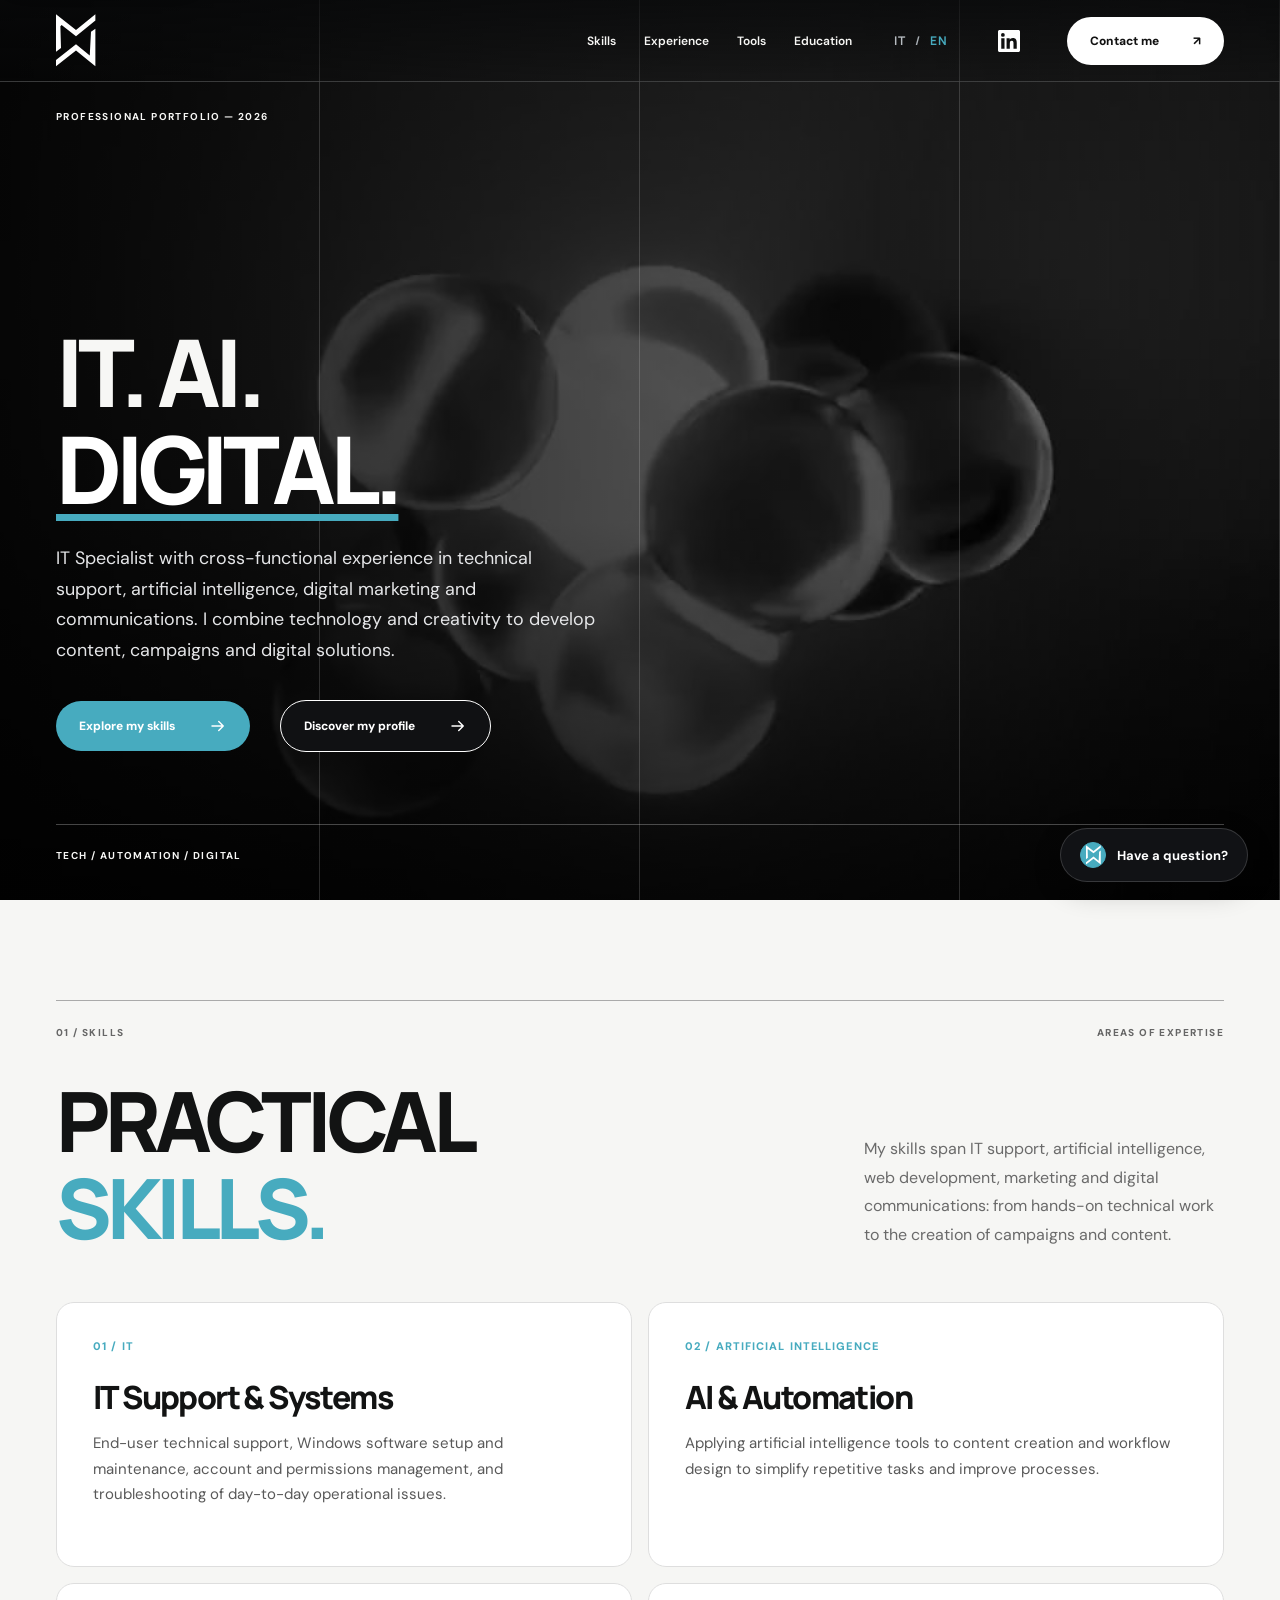
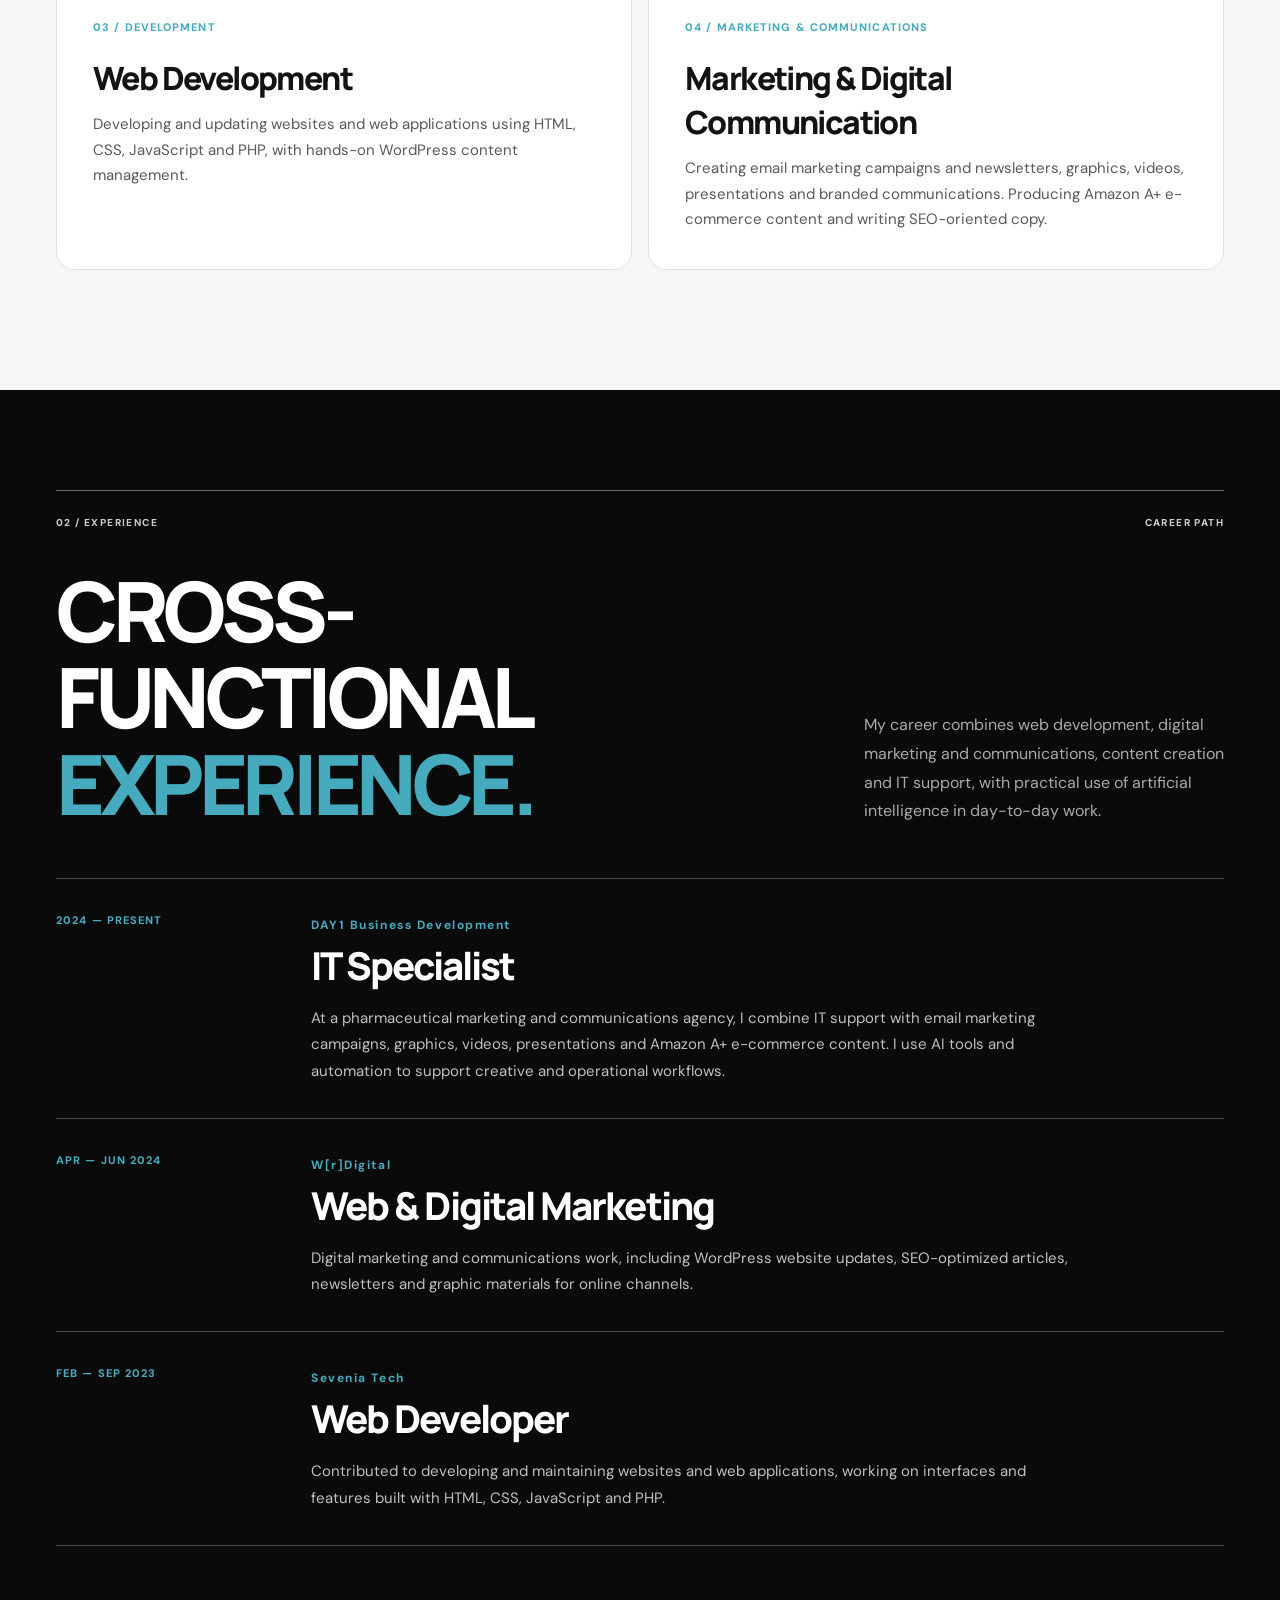
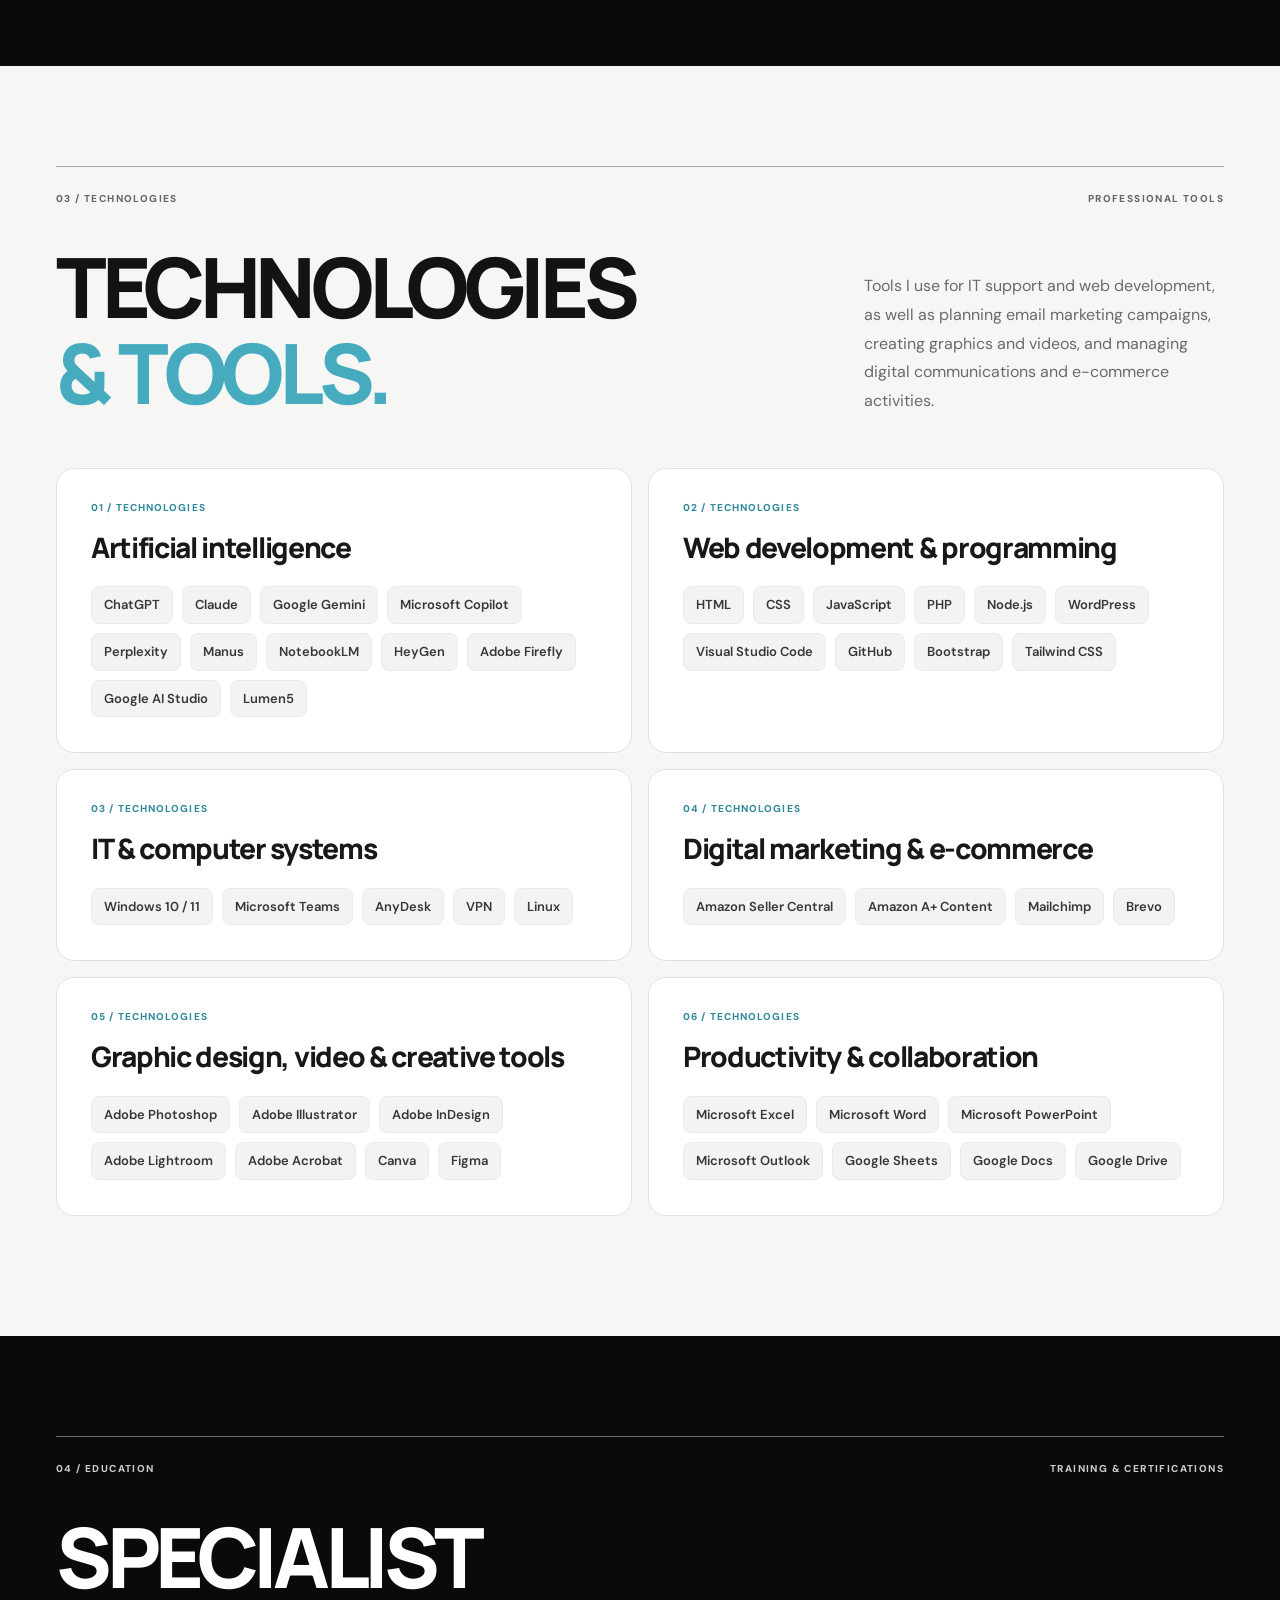
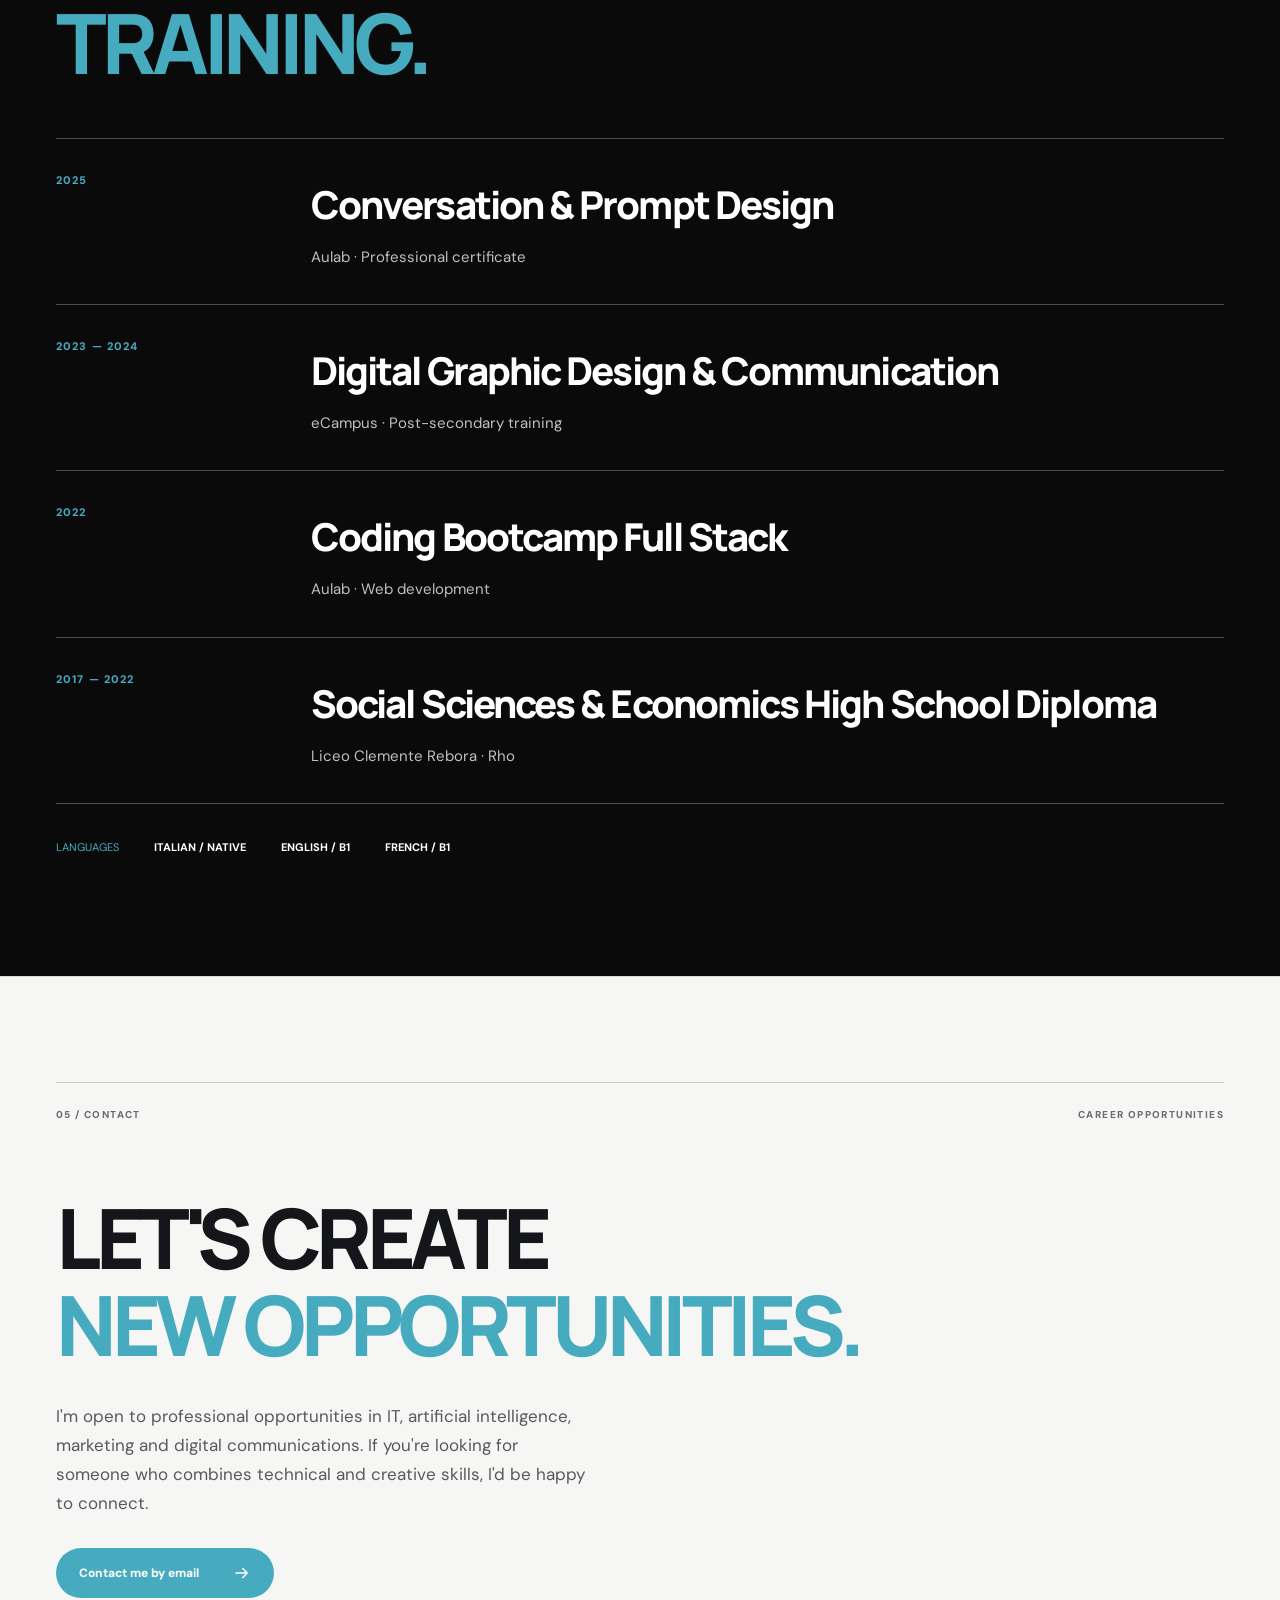
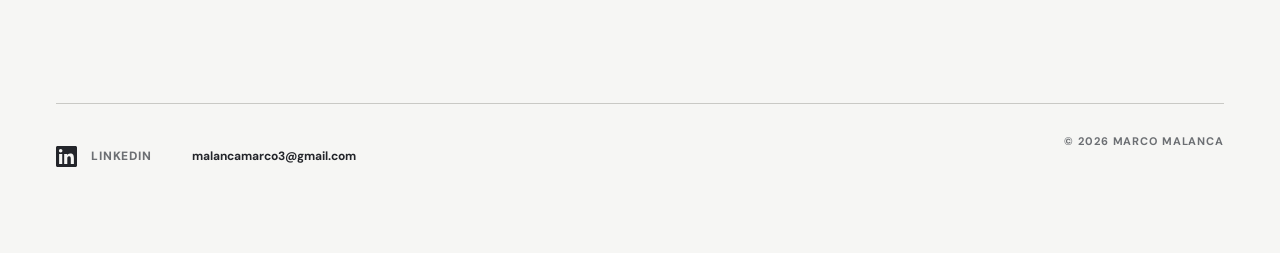
==== commit aa26087d: "Refresh English portfolio premium motion assets v2" ====
--- a/en/index.html
+++ b/en/index.html
@@ -1,4 +1,4 @@
-<!doctype html><html lang="en"><head><meta charset="utf-8"><meta name="viewport" content="width=device-width,initial-scale=1"><meta name="theme-color" content="#090909"><meta name="description" content="Marco Malanca, IT Specialist with experience in artificial intelligence, web development, marketing and digital communications. Skills, experience and education."><meta property="og:title" content="Marco Malanca | IT Specialist · AI · Digital"><meta property="og:description" content="An IT Specialist bringing together IT, AI, web development and digital communications. Explore my skills, experience and education."><meta property="og:type" content="website"><meta property="og:url" content="https://malancamarco.github.io/portfolio/en/"><meta name="color-scheme" content="dark light"><title>Marco Malanca | 2026</title><link rel="preconnect" href="https://fonts.googleapis.com"><link rel="preconnect" href="https://fonts.gstatic.com" crossorigin><link href="https://fonts.googleapis.com/css2?family=DM+Sans:wght@400;500;600;700&family=Manrope:wght@400;500;600;700;800&display=swap" rel="stylesheet"><link rel="stylesheet" href="../preview/style.css?v=premium-motion-v1"><link rel="stylesheet" href="../preview/chatbot.css?v=cyan-icon-v2"><!-- Cloudflare Web Analytics --><script type="module" src="https://static.cloudflareinsights.com/beacon.min.js" data-cf-beacon='{"token":"34e860937efb48eba5e888dec982cb86"}'></script><!-- End Cloudflare Web Analytics --><link rel="canonical" href="https://malancamarco.github.io/portfolio/en/"><link rel="alternate" hreflang="it" href="https://malancamarco.github.io/portfolio/"><link rel="alternate" hreflang="en" href="https://malancamarco.github.io/portfolio/en/"><link rel="alternate" hreflang="x-default" href="https://malancamarco.github.io/portfolio/"></head>
+<!doctype html><html lang="en"><head><meta charset="utf-8"><meta name="viewport" content="width=device-width,initial-scale=1"><meta name="theme-color" content="#090909"><meta name="description" content="Marco Malanca, IT Specialist with experience in artificial intelligence, web development, marketing and digital communications. Skills, experience and education."><meta property="og:title" content="Marco Malanca | IT Specialist · AI · Digital"><meta property="og:description" content="An IT Specialist bringing together IT, AI, web development and digital communications. Explore my skills, experience and education."><meta property="og:type" content="website"><meta property="og:url" content="https://malancamarco.github.io/portfolio/en/"><meta name="color-scheme" content="dark light"><title>Marco Malanca | 2026</title><link rel="preconnect" href="https://fonts.googleapis.com"><link rel="preconnect" href="https://fonts.gstatic.com" crossorigin><link href="https://fonts.googleapis.com/css2?family=DM+Sans:wght@400;500;600;700&family=Manrope:wght@400;500;600;700;800&display=swap" rel="stylesheet"><link rel="stylesheet" href="../preview/style.css?v=premium-motion-v2"><link rel="stylesheet" href="../preview/chatbot.css?v=cyan-icon-v2"><!-- Cloudflare Web Analytics --><script type="module" src="https://static.cloudflareinsights.com/beacon.min.js" data-cf-beacon='{"token":"34e860937efb48eba5e888dec982cb86"}'></script><!-- End Cloudflare Web Analytics --><link rel="canonical" href="https://malancamarco.github.io/portfolio/en/"><link rel="alternate" hreflang="it" href="https://malancamarco.github.io/portfolio/"><link rel="alternate" hreflang="en" href="https://malancamarco.github.io/portfolio/en/"><link rel="alternate" hreflang="x-default" href="https://malancamarco.github.io/portfolio/"></head>
 <body><a class="skip-link" href="#expertise">Skip to main content</a><div class="progress" id="progress"></div><header class="site-header" id="header"><a class="logo logo-abstract" href="#home" aria-label="Marco Malanca, back to top"><svg class="abstract-symbol" xmlns="http://www.w3.org/2000/svg" viewBox="0 0 64 84" aria-hidden="true" focusable="false"><path fill="#FFFFFF" d="M0 60 8 54 7 19 9 17 32 35 63 10 63 0 32 25 0 0Z"/><path fill="#FFFFFF" d="M63 23 56 28 54 66 32 48 0 73 0 83 32 58 63 83Z"/></svg></a><nav class="desktop-nav" aria-label="Main navigation"><a href="#expertise">Skills</a><a href="#experience">Experience</a><a href="#tools">Tools</a><a href="#education">Education</a></nav><nav class="language-switch" aria-label="Language"><a href="../" lang="it" hreflang="it">IT</a><span aria-hidden="true">/</span><a href="./" lang="en" hreflang="en" aria-current="page">EN</a></nav><a class="navbar-linkedin" href="https://www.linkedin.com/in/marcomalanca" target="_blank" rel="noopener noreferrer" aria-label="Marco Malanca's LinkedIn profile"><svg xmlns="http://www.w3.org/2000/svg" viewBox="0 0 24 24" width="21" height="21" fill="currentColor" aria-hidden="true" focusable="false"><path d="M20.447 20.452h-3.554v-5.569c0-1.328-.027-3.037-1.852-3.037-1.853 0-2.136 1.445-2.136 2.94v5.666H9.35V9h3.414v1.561h.049c.476-.9 1.637-1.85 3.37-1.85 3.601 0 4.267 2.37 4.267 5.455v6.286zM5.337 7.433a2.062 2.062 0 1 1 0-4.124 2.062 2.062 0 0 1 0 4.124zm1.782 13.019H3.555V9h3.564v11.452zM22.225 0H1.771C.792 0 0 .774 0 1.729v20.542C0 23.227.792 24 1.771 24h20.451c.978 0 1.778-.773 1.778-1.729V1.729C24 .774 23.2 0 22.222 0h.003z"/></svg></a><a class="header-cta" href="#contact">Contact me <span>↗</span></a><button type="button" class="mobile-menu" id="menuBtn" aria-expanded="false" aria-controls="mobileNav" aria-label="Open menu"><span></span><span></span></button></header><nav class="mobile-nav" id="mobileNav" aria-label="Mobile navigation"><a href="#expertise">Skills</a><a href="#experience">Experience</a><a href="#tools">Tools</a><a href="#education">Education</a><a href="#contact">Contact</a><div class="mobile-language-switch" aria-label="Language"><a href="../" lang="it" hreflang="it">IT</a><span aria-hidden="true">/</span><a href="./" lang="en" hreflang="en" aria-current="page">EN</a></div><a class="mobile-linkedin" href="https://www.linkedin.com/in/marcomalanca" target="_blank" rel="noopener noreferrer"><svg xmlns="http://www.w3.org/2000/svg" viewBox="0 0 24 24" width="21" height="21" fill="currentColor" aria-hidden="true" focusable="false"><path d="M20.447 20.452h-3.554v-5.569c0-1.328-.027-3.037-1.852-3.037-1.853 0-2.136 1.445-2.136 2.94v5.666H9.35V9h3.414v1.561h.049c.476-.9 1.637-1.85 3.37-1.85 3.601 0 4.267 2.37 4.267 5.455v6.286zM5.337 7.433a2.062 2.062 0 1 1 0-4.124 2.062 2.062 0 0 1 0 4.124zm1.782 13.019H3.555V9h3.564v11.452zM22.225 0H1.771C.792 0 0 .774 0 1.729v20.542C0 23.227.792 24 1.771 24h20.451c.978 0 1.778-.773 1.778-1.729V1.729C24 .774 23.2 0 22.222 0h.003z"/></svg><span>LinkedIn</span></a></nav>
 <main><section class="hero film-section" id="home"><video class="bg-video hero-video" autoplay muted loop playsinline preload="auto" poster="../preview/assets/07-chrome-motion.jpg" aria-hidden="true" disablepictureinpicture disableremoteplayback><source src="../preview/assets/07-chrome-motion.mp4" type="video/mp4"></video><div class="film-scrim"></div><div class="hero-grid"></div><div class="hero-inner"><div class="hero-top"><span class="small-meta">PROFESSIONAL PORTFOLIO — 2026</span></div><div class="hero-main"><h1>IT. AI.<br><em>DIGITAL.</em></h1><p>IT Specialist with cross-functional experience in technical support, artificial intelligence, digital marketing and communications. I combine technology and creativity to develop content, campaigns and digital solutions.</p><div class="hero-actions"><a class="pill pill-red" href="#expertise">Explore my skills <svg class="hero-cta-arrow" width="18" height="18" viewBox="0 0 24 24" fill="none" stroke="currentColor" stroke-width="1.9" stroke-linecap="round" stroke-linejoin="round" aria-hidden="true" focusable="false"><path d="M4 12h15m-6-6 6 6-6 6"/></svg></a><a class="pill pill-outline" href="#expertise">Discover my profile <svg class="hero-cta-arrow" width="18" height="18" viewBox="0 0 24 24" fill="none" stroke="currentColor" stroke-width="1.9" stroke-linecap="round" stroke-linejoin="round" aria-hidden="true" focusable="false"><path d="M4 12h15m-6-6 6 6-6 6"/></svg></a></div></div><div class="hero-bottom"><span>TECH / AUTOMATION / DIGITAL</span></div></div></section>
 
@@ -37,4 +37,4 @@
 <article><span>2017 — 2022</span><div><h3>Social Sciences & Economics High School Diploma</h3><p>Liceo Clemente Rebora · Rho</p></div></article>
 </div><div class="language-strip"><span>LANGUAGES</span><strong>ITALIAN / NATIVE</strong><strong>ENGLISH / B1</strong><strong>FRENCH / B1</strong></div></div></section>
 <section class="contact-static" id="contact"><div class="container"><div class="section-id"><span>05 / CONTACT</span><span>CAREER OPPORTUNITIES</span></div><h2>LET'S CREATE<br><em>NEW OPPORTUNITIES.</em></h2><p>I'm open to professional opportunities in IT, artificial intelligence, marketing and digital communications. If you're looking for someone who combines technical and creative skills, I'd be happy to connect.</p><a class="pill pill-red" href="mailto:malancamarco3@gmail.com">Contact me by email <svg class="hero-cta-arrow" width="18" height="18" viewBox="0 0 24 24" fill="none" stroke="currentColor" stroke-width="1.9" stroke-linecap="round" stroke-linejoin="round" aria-hidden="true" focusable="false"><path d="M4 12h15m-6-6 6 6-6 6"/></svg></a><div class="simple-footer"><a class="linkedin-link" href="https://www.linkedin.com/in/marcomalanca" target="_blank" rel="noopener noreferrer" aria-label="Marco Malanca's LinkedIn profile (opens in a new tab)"><svg xmlns="http://www.w3.org/2000/svg" viewBox="0 0 24 24" width="21" height="21" fill="currentColor" aria-hidden="true" focusable="false"><path d="M20.447 20.452h-3.554v-5.569c0-1.328-.027-3.037-1.852-3.037-1.853 0-2.136 1.445-2.136 2.94v5.666H9.35V9h3.414v1.561h.049c.476-.9 1.637-1.85 3.37-1.85 3.601 0 4.267 2.37 4.267 5.455v6.286zM5.337 7.433a2.062 2.062 0 1 1 0-4.124 2.062 2.062 0 0 1 0 4.124zm1.782 13.019H3.555V9h3.564v11.452zM22.225 0H1.771C.792 0 0 .774 0 1.729v20.542C0 23.227.792 24 1.771 24h20.451c.978 0 1.778-.773 1.778-1.729V1.729C24 .774 23.2 0 22.222 0h.003z"/></svg><span>LinkedIn</span></a><a class="footer-email" href="mailto:malancamarco3@gmail.com" aria-label="Email Marco Malanca">malancamarco3@gmail.com</a><span>© <span id="year">2026</span> MARCO MALANCA</span></div></div></section>
-</main><script src="../preview/script.js?v=premium-motion-v1" defer></script><script src="chatbot.js?v=bilingual-v1" defer></script></body></html>+</main><script src="../preview/script.js?v=premium-motion-v2" defer></script><script src="chatbot.js?v=bilingual-v1" defer></script></body></html>
--- a/preview/style.css
+++ b/preview/style.css
@@ -649,3 +649,44 @@
   }
   .hero-cta-arrow,.simple-experience article{transition:none!important}
 }
+
+/* Premium Motion v2 — clearer, reliably perceptible entrance on every reload. */
+@media (prefers-reduced-motion:no-preference) {
+  .hero.premium-hero-play .hero-main h1{
+    animation:premiumHeroIn 850ms cubic-bezier(.16,1,.3,1) 80ms both;
+  }
+  .hero.premium-hero-play .hero-main>p{
+    animation:premiumHeroIn 850ms cubic-bezier(.16,1,.3,1) 220ms both;
+  }
+  .hero.premium-hero-play .hero-actions{
+    animation:premiumHeroIn 850ms cubic-bezier(.16,1,.3,1) 360ms both;
+  }
+  @keyframes premiumHeroIn{
+    from{opacity:0;transform:translate3d(0,32px,0)}
+    to{opacity:1;transform:translate3d(0,0,0)}
+  }
+  [data-premium-reveal].premium-entering{
+    opacity:0;
+    transform:translate3d(0,30px,0);
+    transition:opacity 820ms cubic-bezier(.16,1,.3,1),transform 820ms cubic-bezier(.16,1,.3,1);
+    transition-delay:var(--premium-delay,0ms);
+  }
+  [data-premium-reveal].premium-entering.premium-visible{
+    opacity:1;transform:translate3d(0,0,0);
+  }
+  @media (hover:hover) and (pointer:fine){
+    .simple-skills article:hover,.simple-tools.tools-expanded .tool-card:hover{
+      transform:translate3d(0,-8px,0);
+      border-color:#47ABBF;
+      box-shadow:0 20px 42px rgba(12,32,38,.17);
+    }
+    .hero-actions .pill:hover,.contact-static .pill:hover{
+      transform:translateY(-4px);
+    }
+  }
+}
+@media (prefers-reduced-motion:reduce){
+  .hero.premium-hero-play .hero-main h1,
+  .hero.premium-hero-play .hero-main>p,
+  .hero.premium-hero-play .hero-actions{animation:none!important}
+}
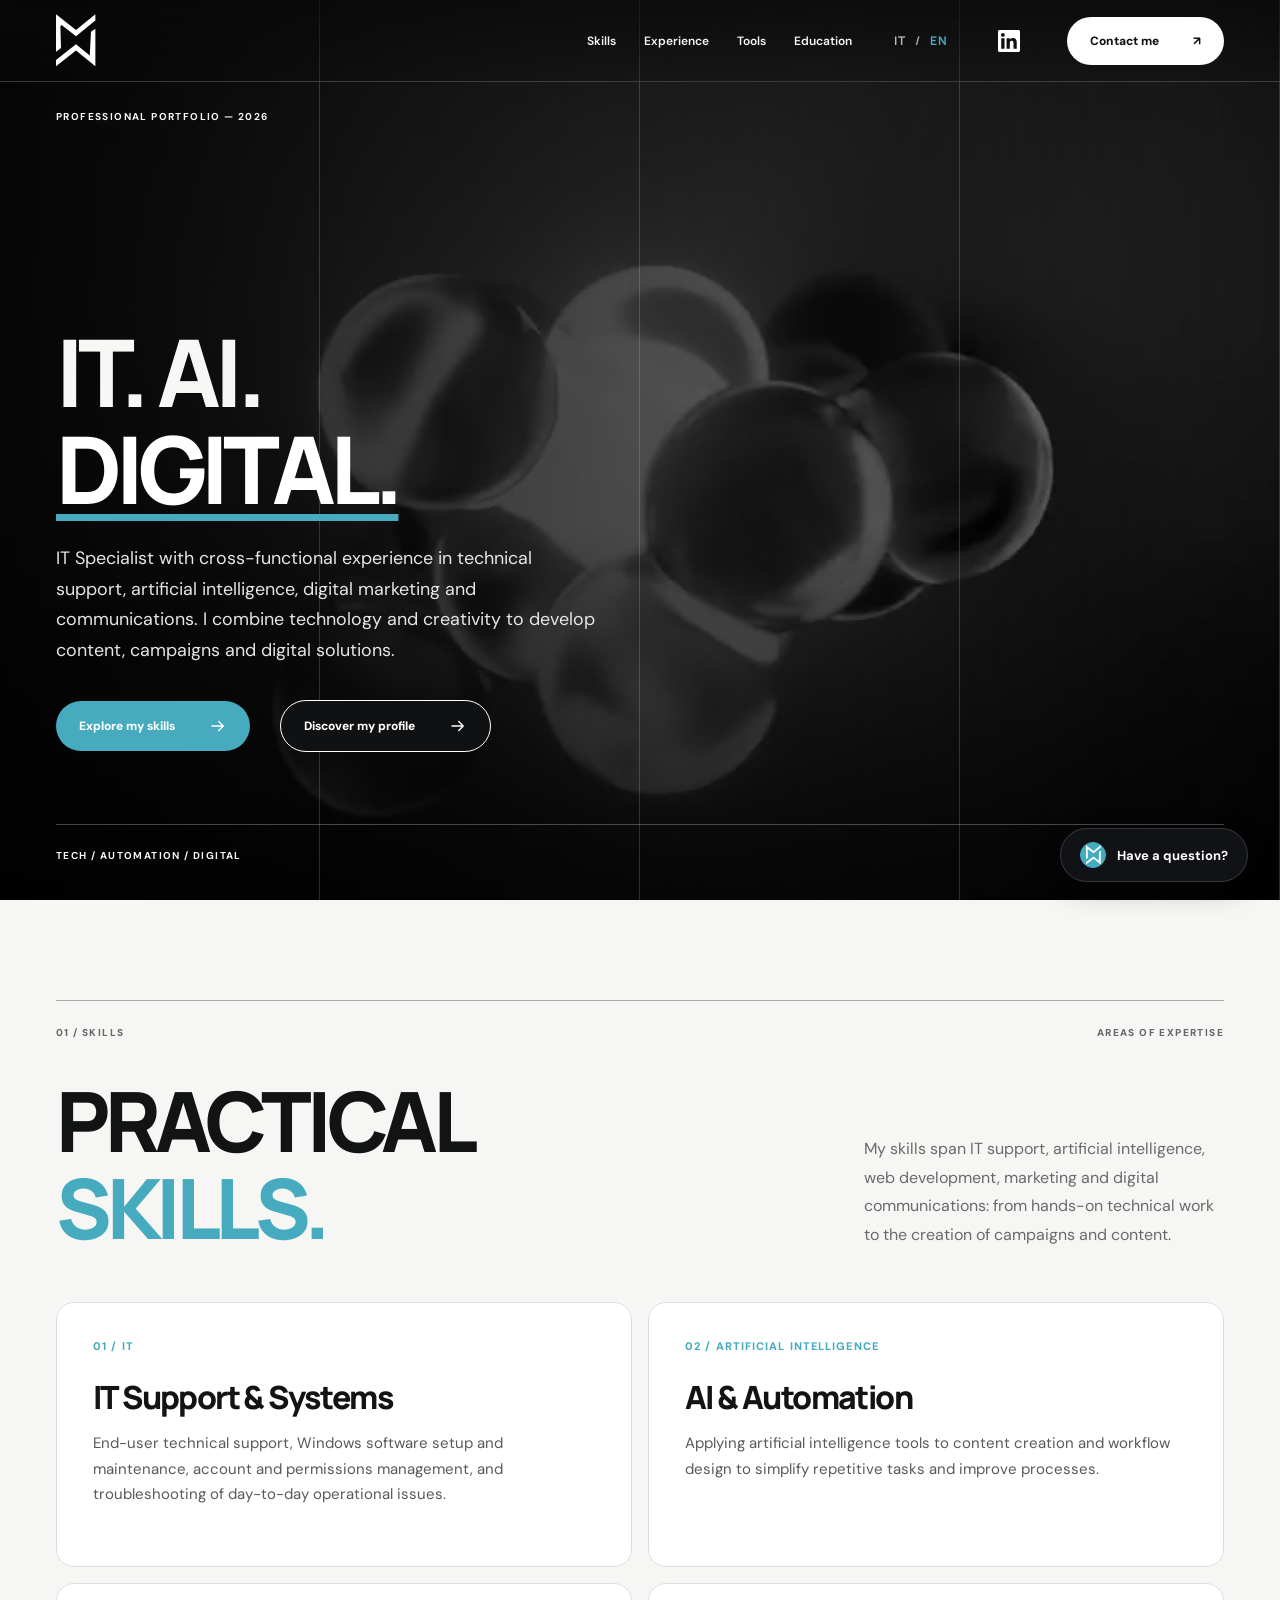
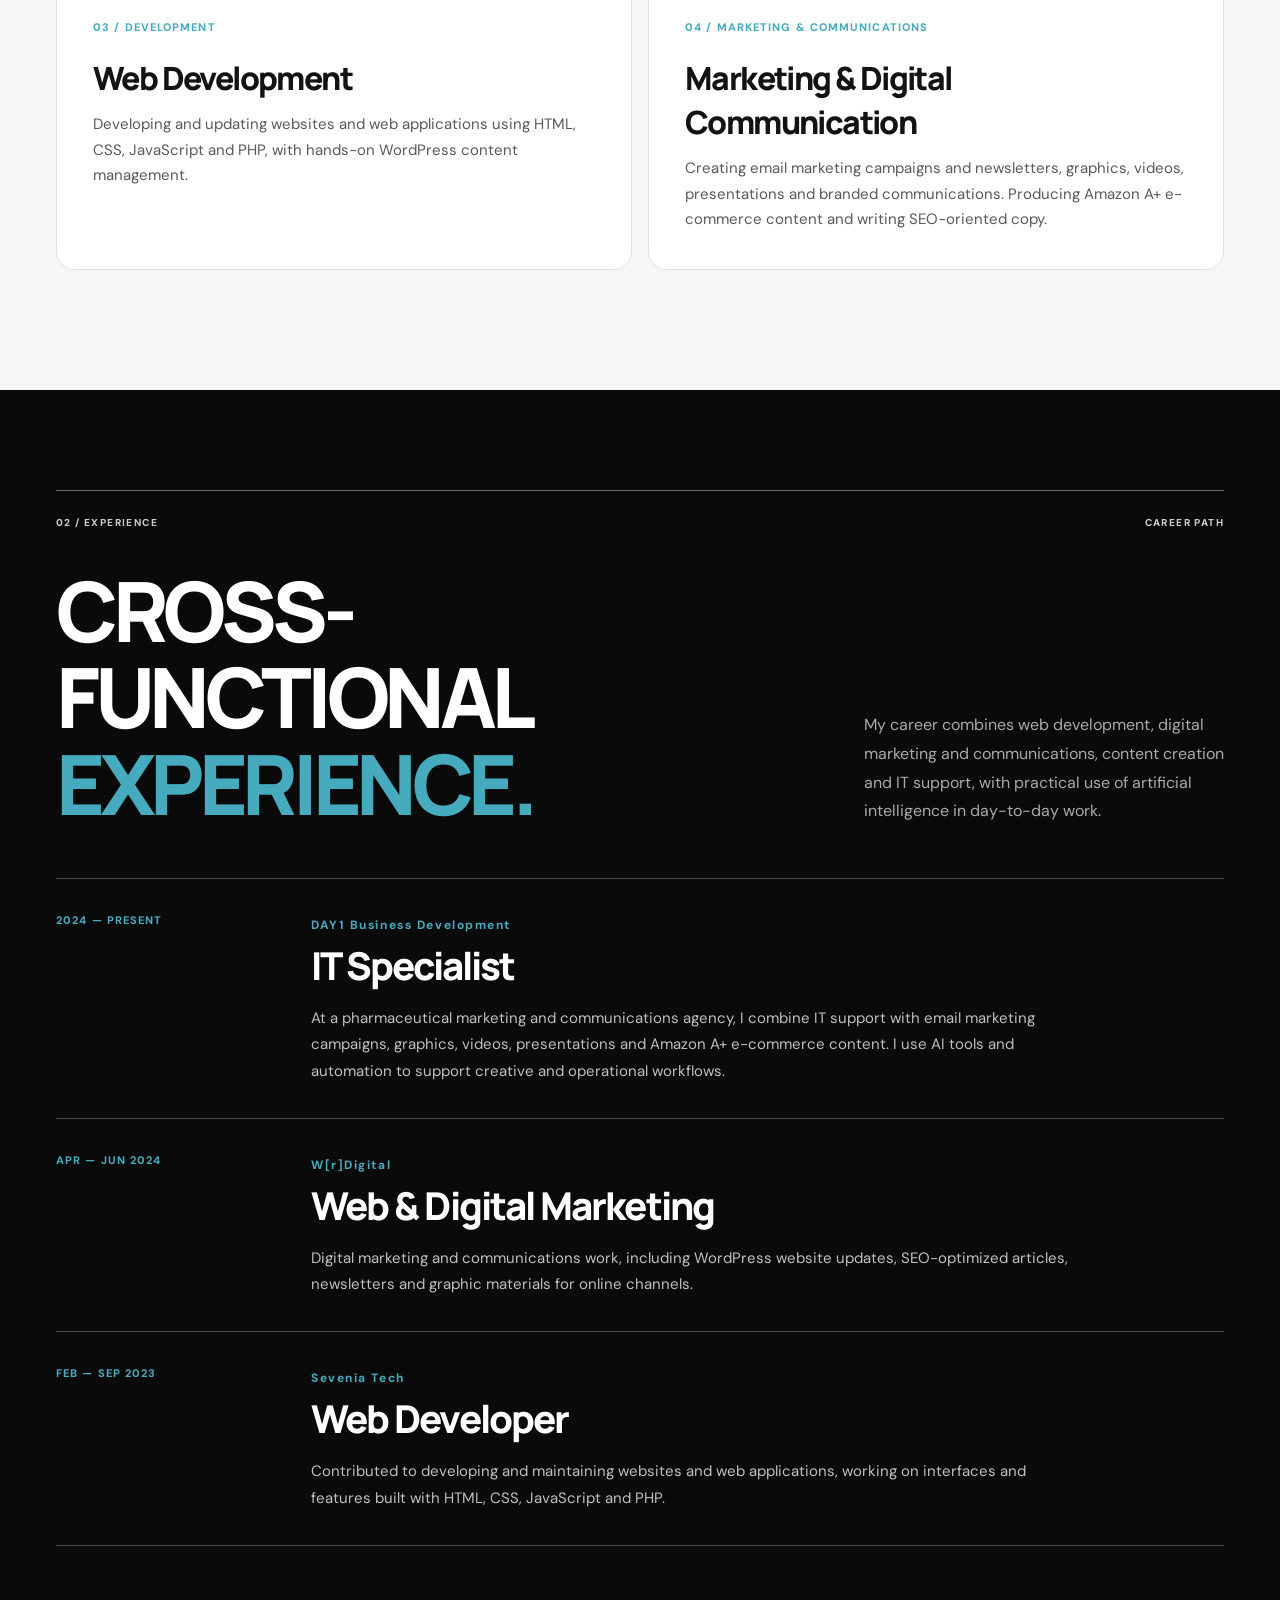
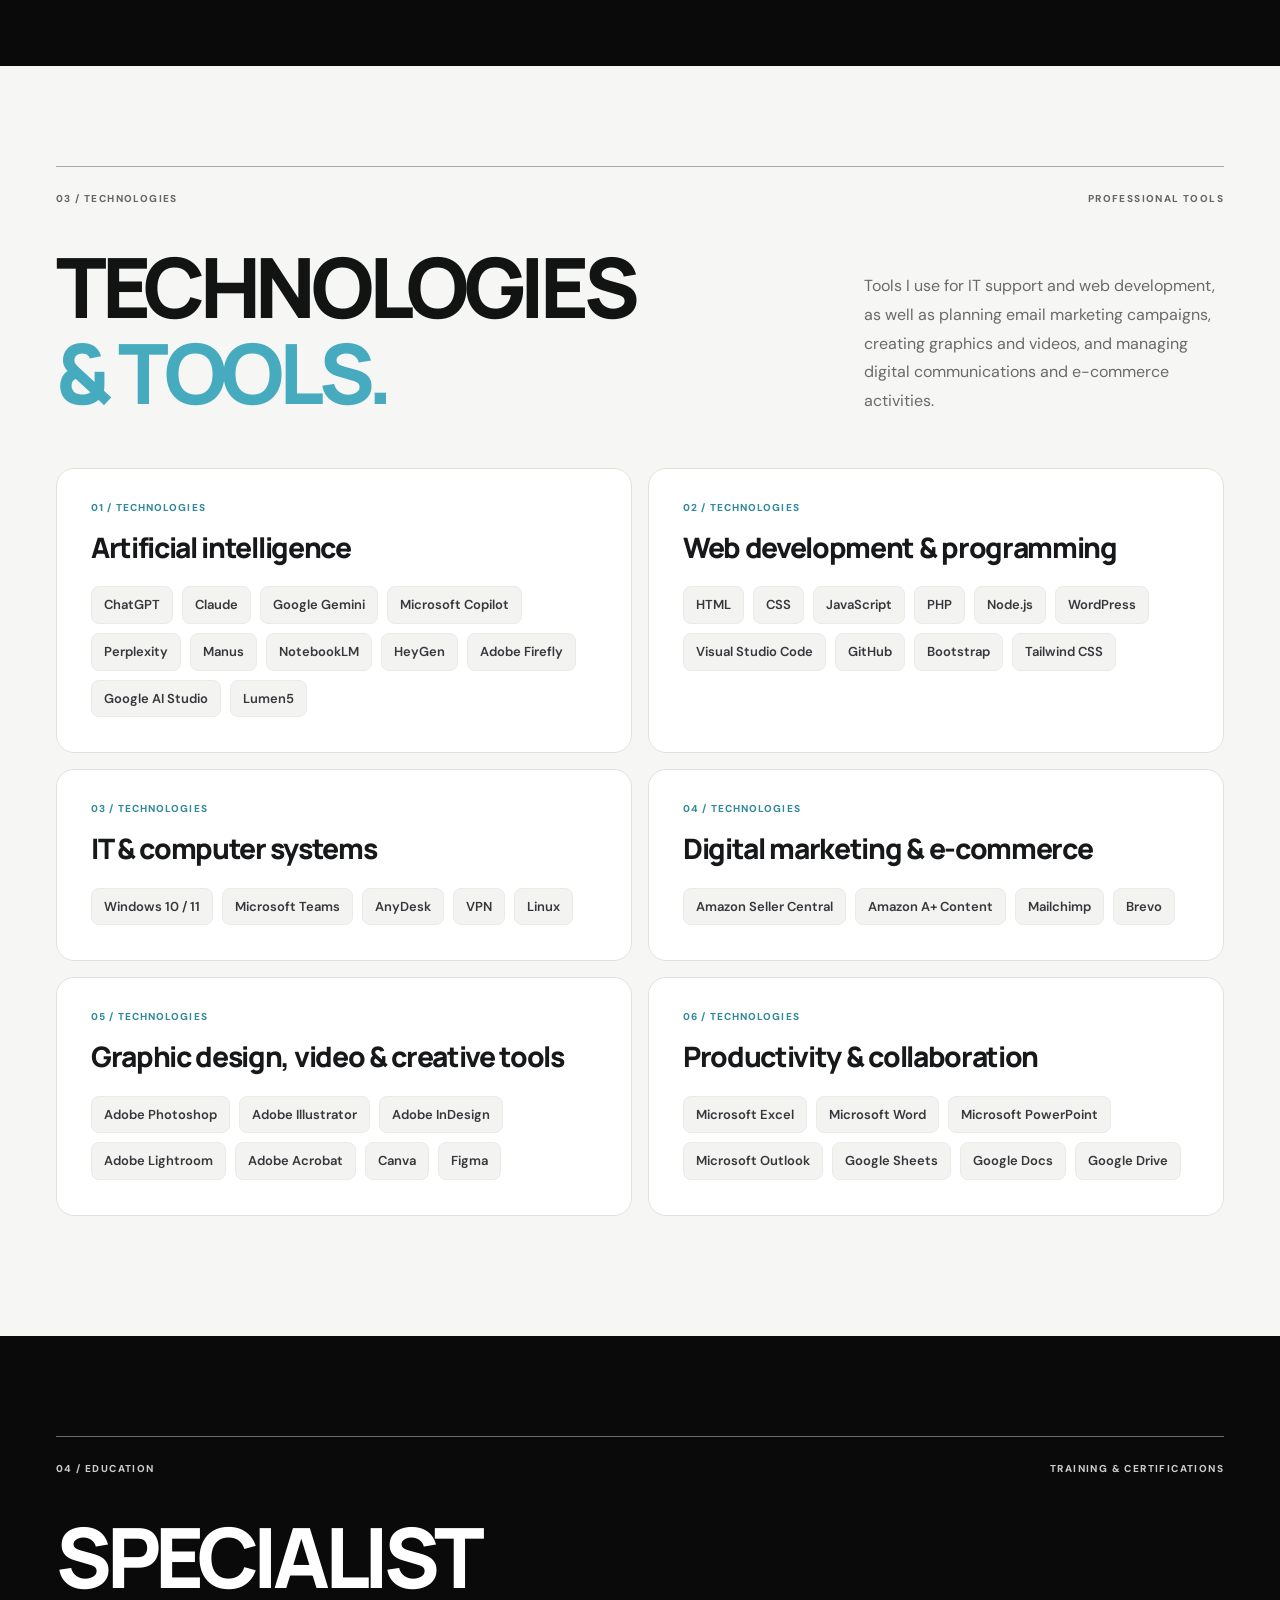
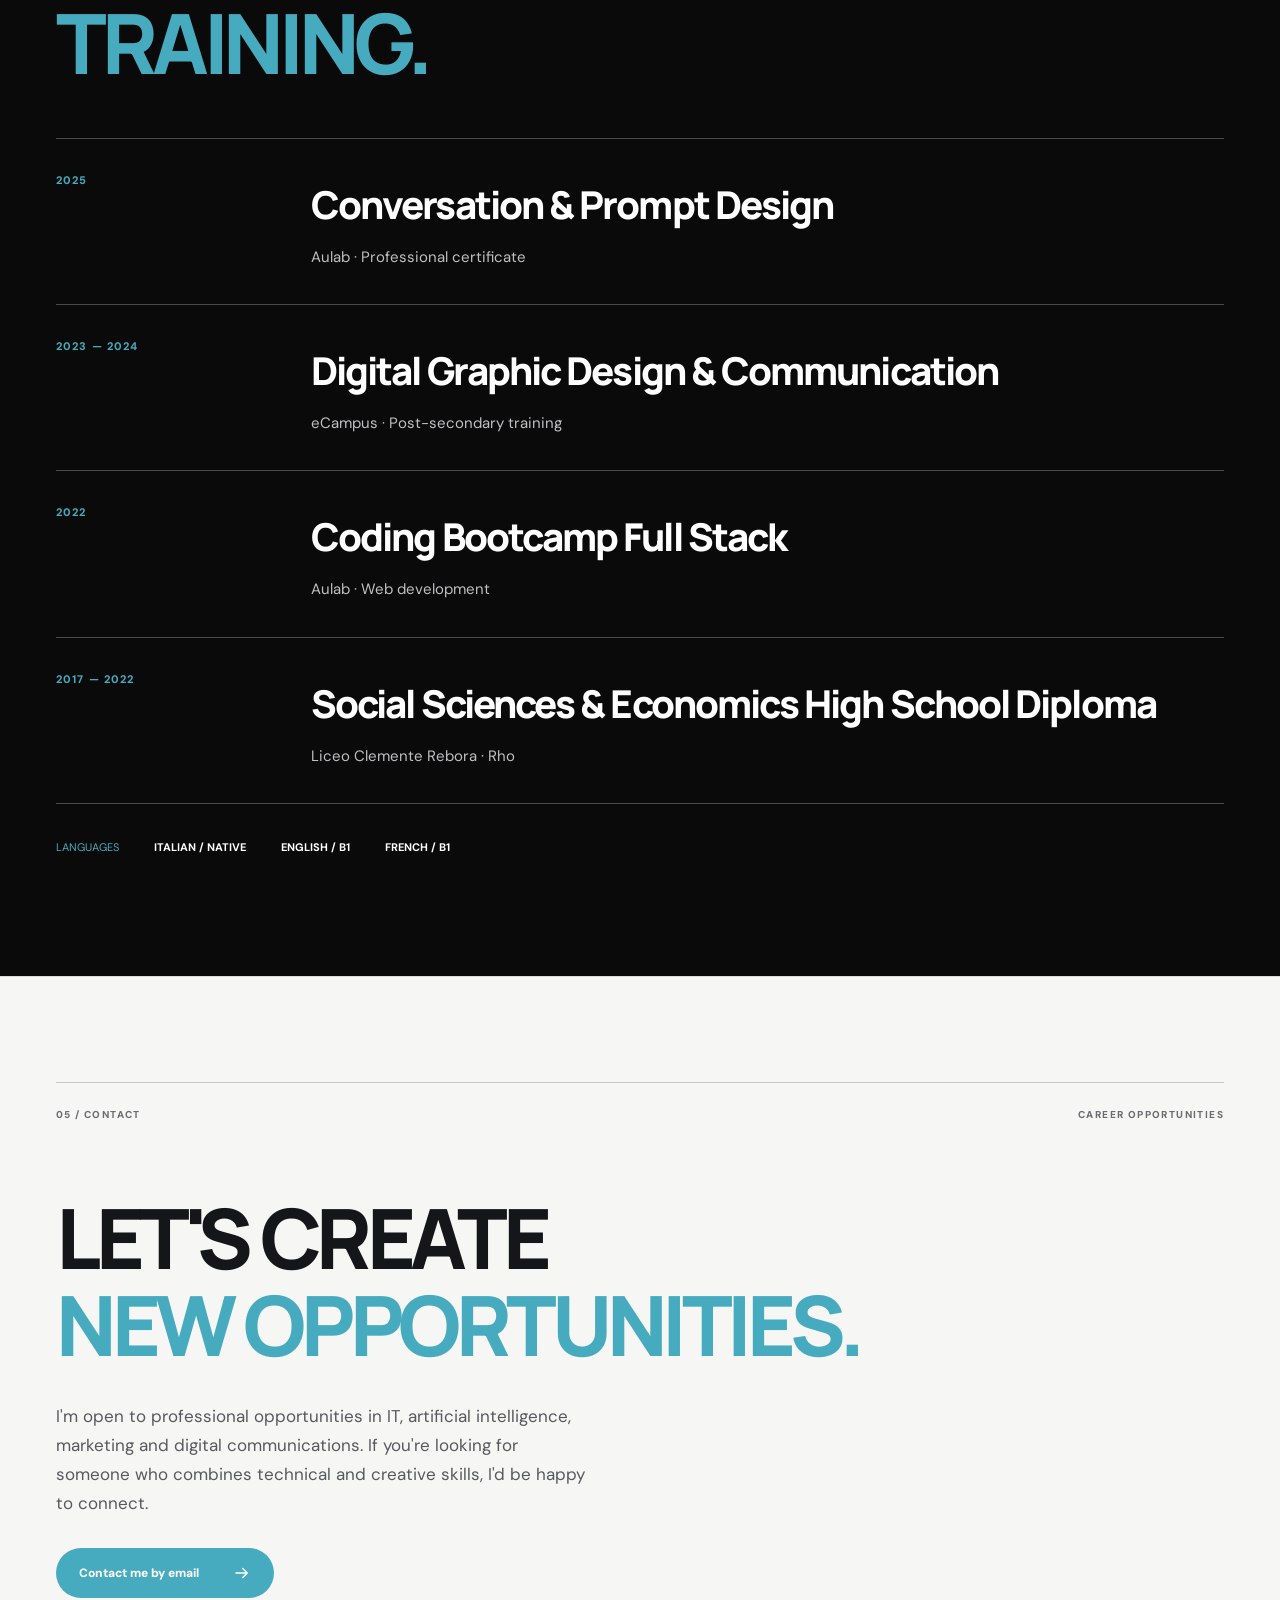
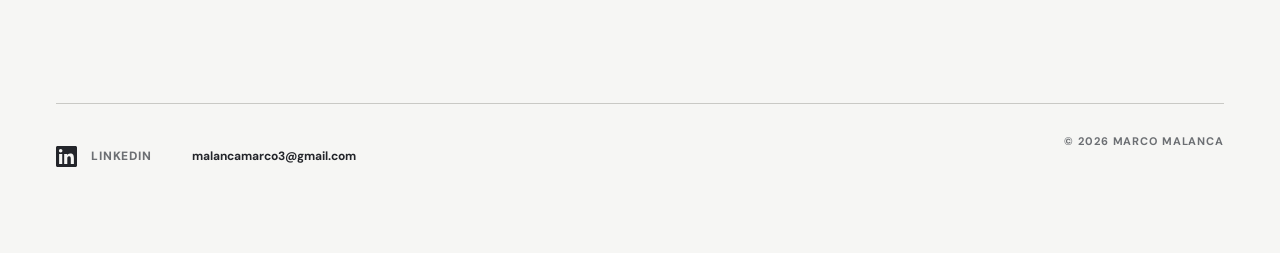
==== commit d5d1019a: "Publish replayable premium motion v3 on en/index.html" ====
--- a/en/index.html
+++ b/en/index.html
@@ -1,4 +1,4 @@
-<!doctype html><html lang="en"><head><meta charset="utf-8"><meta name="viewport" content="width=device-width,initial-scale=1"><meta name="theme-color" content="#090909"><meta name="description" content="Marco Malanca, IT Specialist with experience in artificial intelligence, web development, marketing and digital communications. Skills, experience and education."><meta property="og:title" content="Marco Malanca | IT Specialist · AI · Digital"><meta property="og:description" content="An IT Specialist bringing together IT, AI, web development and digital communications. Explore my skills, experience and education."><meta property="og:type" content="website"><meta property="og:url" content="https://malancamarco.github.io/portfolio/en/"><meta name="color-scheme" content="dark light"><title>Marco Malanca | 2026</title><link rel="preconnect" href="https://fonts.googleapis.com"><link rel="preconnect" href="https://fonts.gstatic.com" crossorigin><link href="https://fonts.googleapis.com/css2?family=DM+Sans:wght@400;500;600;700&family=Manrope:wght@400;500;600;700;800&display=swap" rel="stylesheet"><link rel="stylesheet" href="../preview/style.css?v=premium-motion-v2"><link rel="stylesheet" href="../preview/chatbot.css?v=cyan-icon-v2"><!-- Cloudflare Web Analytics --><script type="module" src="https://static.cloudflareinsights.com/beacon.min.js" data-cf-beacon='{"token":"34e860937efb48eba5e888dec982cb86"}'></script><!-- End Cloudflare Web Analytics --><link rel="canonical" href="https://malancamarco.github.io/portfolio/en/"><link rel="alternate" hreflang="it" href="https://malancamarco.github.io/portfolio/"><link rel="alternate" hreflang="en" href="https://malancamarco.github.io/portfolio/en/"><link rel="alternate" hreflang="x-default" href="https://malancamarco.github.io/portfolio/"></head>
+<!doctype html><html lang="en"><head><meta charset="utf-8"><meta name="viewport" content="width=device-width,initial-scale=1"><meta name="theme-color" content="#090909"><meta name="description" content="Marco Malanca, IT Specialist with experience in artificial intelligence, web development, marketing and digital communications. Skills, experience and education."><meta property="og:title" content="Marco Malanca | IT Specialist · AI · Digital"><meta property="og:description" content="An IT Specialist bringing together IT, AI, web development and digital communications. Explore my skills, experience and education."><meta property="og:type" content="website"><meta property="og:url" content="https://malancamarco.github.io/portfolio/en/"><meta name="color-scheme" content="dark light"><title>Marco Malanca | 2026</title><link rel="preconnect" href="https://fonts.googleapis.com"><link rel="preconnect" href="https://fonts.gstatic.com" crossorigin><link href="https://fonts.googleapis.com/css2?family=DM+Sans:wght@400;500;600;700&family=Manrope:wght@400;500;600;700;800&display=swap" rel="stylesheet"><link rel="stylesheet" href="../preview/style.css?v=premium-motion-v3"><link rel="stylesheet" href="../preview/chatbot.css?v=cyan-icon-v2"><!-- Cloudflare Web Analytics --><script type="module" src="https://static.cloudflareinsights.com/beacon.min.js" data-cf-beacon='{"token":"34e860937efb48eba5e888dec982cb86"}'></script><!-- End Cloudflare Web Analytics --><link rel="canonical" href="https://malancamarco.github.io/portfolio/en/"><link rel="alternate" hreflang="it" href="https://malancamarco.github.io/portfolio/"><link rel="alternate" hreflang="en" href="https://malancamarco.github.io/portfolio/en/"><link rel="alternate" hreflang="x-default" href="https://malancamarco.github.io/portfolio/"></head>
 <body><a class="skip-link" href="#expertise">Skip to main content</a><div class="progress" id="progress"></div><header class="site-header" id="header"><a class="logo logo-abstract" href="#home" aria-label="Marco Malanca, back to top"><svg class="abstract-symbol" xmlns="http://www.w3.org/2000/svg" viewBox="0 0 64 84" aria-hidden="true" focusable="false"><path fill="#FFFFFF" d="M0 60 8 54 7 19 9 17 32 35 63 10 63 0 32 25 0 0Z"/><path fill="#FFFFFF" d="M63 23 56 28 54 66 32 48 0 73 0 83 32 58 63 83Z"/></svg></a><nav class="desktop-nav" aria-label="Main navigation"><a href="#expertise">Skills</a><a href="#experience">Experience</a><a href="#tools">Tools</a><a href="#education">Education</a></nav><nav class="language-switch" aria-label="Language"><a href="../" lang="it" hreflang="it">IT</a><span aria-hidden="true">/</span><a href="./" lang="en" hreflang="en" aria-current="page">EN</a></nav><a class="navbar-linkedin" href="https://www.linkedin.com/in/marcomalanca" target="_blank" rel="noopener noreferrer" aria-label="Marco Malanca's LinkedIn profile"><svg xmlns="http://www.w3.org/2000/svg" viewBox="0 0 24 24" width="21" height="21" fill="currentColor" aria-hidden="true" focusable="false"><path d="M20.447 20.452h-3.554v-5.569c0-1.328-.027-3.037-1.852-3.037-1.853 0-2.136 1.445-2.136 2.94v5.666H9.35V9h3.414v1.561h.049c.476-.9 1.637-1.85 3.37-1.85 3.601 0 4.267 2.37 4.267 5.455v6.286zM5.337 7.433a2.062 2.062 0 1 1 0-4.124 2.062 2.062 0 0 1 0 4.124zm1.782 13.019H3.555V9h3.564v11.452zM22.225 0H1.771C.792 0 0 .774 0 1.729v20.542C0 23.227.792 24 1.771 24h20.451c.978 0 1.778-.773 1.778-1.729V1.729C24 .774 23.2 0 22.222 0h.003z"/></svg></a><a class="header-cta" href="#contact">Contact me <span>↗</span></a><button type="button" class="mobile-menu" id="menuBtn" aria-expanded="false" aria-controls="mobileNav" aria-label="Open menu"><span></span><span></span></button></header><nav class="mobile-nav" id="mobileNav" aria-label="Mobile navigation"><a href="#expertise">Skills</a><a href="#experience">Experience</a><a href="#tools">Tools</a><a href="#education">Education</a><a href="#contact">Contact</a><div class="mobile-language-switch" aria-label="Language"><a href="../" lang="it" hreflang="it">IT</a><span aria-hidden="true">/</span><a href="./" lang="en" hreflang="en" aria-current="page">EN</a></div><a class="mobile-linkedin" href="https://www.linkedin.com/in/marcomalanca" target="_blank" rel="noopener noreferrer"><svg xmlns="http://www.w3.org/2000/svg" viewBox="0 0 24 24" width="21" height="21" fill="currentColor" aria-hidden="true" focusable="false"><path d="M20.447 20.452h-3.554v-5.569c0-1.328-.027-3.037-1.852-3.037-1.853 0-2.136 1.445-2.136 2.94v5.666H9.35V9h3.414v1.561h.049c.476-.9 1.637-1.85 3.37-1.85 3.601 0 4.267 2.37 4.267 5.455v6.286zM5.337 7.433a2.062 2.062 0 1 1 0-4.124 2.062 2.062 0 0 1 0 4.124zm1.782 13.019H3.555V9h3.564v11.452zM22.225 0H1.771C.792 0 0 .774 0 1.729v20.542C0 23.227.792 24 1.771 24h20.451c.978 0 1.778-.773 1.778-1.729V1.729C24 .774 23.2 0 22.222 0h.003z"/></svg><span>LinkedIn</span></a></nav>
 <main><section class="hero film-section" id="home"><video class="bg-video hero-video" autoplay muted loop playsinline preload="auto" poster="../preview/assets/07-chrome-motion.jpg" aria-hidden="true" disablepictureinpicture disableremoteplayback><source src="../preview/assets/07-chrome-motion.mp4" type="video/mp4"></video><div class="film-scrim"></div><div class="hero-grid"></div><div class="hero-inner"><div class="hero-top"><span class="small-meta">PROFESSIONAL PORTFOLIO — 2026</span></div><div class="hero-main"><h1>IT. AI.<br><em>DIGITAL.</em></h1><p>IT Specialist with cross-functional experience in technical support, artificial intelligence, digital marketing and communications. I combine technology and creativity to develop content, campaigns and digital solutions.</p><div class="hero-actions"><a class="pill pill-red" href="#expertise">Explore my skills <svg class="hero-cta-arrow" width="18" height="18" viewBox="0 0 24 24" fill="none" stroke="currentColor" stroke-width="1.9" stroke-linecap="round" stroke-linejoin="round" aria-hidden="true" focusable="false"><path d="M4 12h15m-6-6 6 6-6 6"/></svg></a><a class="pill pill-outline" href="#expertise">Discover my profile <svg class="hero-cta-arrow" width="18" height="18" viewBox="0 0 24 24" fill="none" stroke="currentColor" stroke-width="1.9" stroke-linecap="round" stroke-linejoin="round" aria-hidden="true" focusable="false"><path d="M4 12h15m-6-6 6 6-6 6"/></svg></a></div></div><div class="hero-bottom"><span>TECH / AUTOMATION / DIGITAL</span></div></div></section>
 
@@ -37,4 +37,4 @@
 <article><span>2017 — 2022</span><div><h3>Social Sciences & Economics High School Diploma</h3><p>Liceo Clemente Rebora · Rho</p></div></article>
 </div><div class="language-strip"><span>LANGUAGES</span><strong>ITALIAN / NATIVE</strong><strong>ENGLISH / B1</strong><strong>FRENCH / B1</strong></div></div></section>
 <section class="contact-static" id="contact"><div class="container"><div class="section-id"><span>05 / CONTACT</span><span>CAREER OPPORTUNITIES</span></div><h2>LET'S CREATE<br><em>NEW OPPORTUNITIES.</em></h2><p>I'm open to professional opportunities in IT, artificial intelligence, marketing and digital communications. If you're looking for someone who combines technical and creative skills, I'd be happy to connect.</p><a class="pill pill-red" href="mailto:malancamarco3@gmail.com">Contact me by email <svg class="hero-cta-arrow" width="18" height="18" viewBox="0 0 24 24" fill="none" stroke="currentColor" stroke-width="1.9" stroke-linecap="round" stroke-linejoin="round" aria-hidden="true" focusable="false"><path d="M4 12h15m-6-6 6 6-6 6"/></svg></a><div class="simple-footer"><a class="linkedin-link" href="https://www.linkedin.com/in/marcomalanca" target="_blank" rel="noopener noreferrer" aria-label="Marco Malanca's LinkedIn profile (opens in a new tab)"><svg xmlns="http://www.w3.org/2000/svg" viewBox="0 0 24 24" width="21" height="21" fill="currentColor" aria-hidden="true" focusable="false"><path d="M20.447 20.452h-3.554v-5.569c0-1.328-.027-3.037-1.852-3.037-1.853 0-2.136 1.445-2.136 2.94v5.666H9.35V9h3.414v1.561h.049c.476-.9 1.637-1.85 3.37-1.85 3.601 0 4.267 2.37 4.267 5.455v6.286zM5.337 7.433a2.062 2.062 0 1 1 0-4.124 2.062 2.062 0 0 1 0 4.124zm1.782 13.019H3.555V9h3.564v11.452zM22.225 0H1.771C.792 0 0 .774 0 1.729v20.542C0 23.227.792 24 1.771 24h20.451c.978 0 1.778-.773 1.778-1.729V1.729C24 .774 23.2 0 22.222 0h.003z"/></svg><span>LinkedIn</span></a><a class="footer-email" href="mailto:malancamarco3@gmail.com" aria-label="Email Marco Malanca">malancamarco3@gmail.com</a><span>© <span id="year">2026</span> MARCO MALANCA</span></div></div></section>
-</main><script src="../preview/script.js?v=premium-motion-v2" defer></script><script src="chatbot.js?v=bilingual-v1" defer></script></body></html>+</main><script src="../preview/script.js?v=premium-motion-v3" defer></script><script src="chatbot.js?v=bilingual-v1" defer></script></body></html>
--- a/preview/style.css
+++ b/preview/style.css
@@ -690,3 +690,23 @@
   .hero.premium-hero-play .hero-main>p,
   .hero.premium-hero-play .hero-actions{animation:none!important}
 }
+
+/* Premium Motion v3. Native CSS entrance, independent of any JS initialization. */
+@media (prefers-reduced-motion:no-preference) {
+  .hero .hero-main h1{animation:premiumHeroIn 950ms cubic-bezier(.16,1,.3,1) 90ms backwards}
+  .hero .hero-main>p{animation:premiumHeroIn 950ms cubic-bezier(.16,1,.3,1) 260ms backwards}
+  .hero .hero-actions{animation:premiumHeroIn 950ms cubic-bezier(.16,1,.3,1) 430ms backwards}
+  @keyframes premiumViewEnter {
+    from{opacity:.08;transform:translate3d(0,34px,0)}
+    to{opacity:1;transform:translate3d(0,0,0)}
+  }
+  main .premium-in-view{
+    animation:premiumViewEnter 870ms cubic-bezier(.16,1,.3,1) backwards;
+  }
+  /* No invisible default state: unobstructed content for no-JS users. */
+  main [data-premium-reveal]:not(.premium-entering){opacity:1}
+}
+@media (prefers-reduced-motion:reduce) {
+  .hero .hero-main h1,.hero .hero-main>p,.hero .hero-actions,
+  main .premium-in-view{animation:none!important;opacity:1!important;transform:none!important}
+}
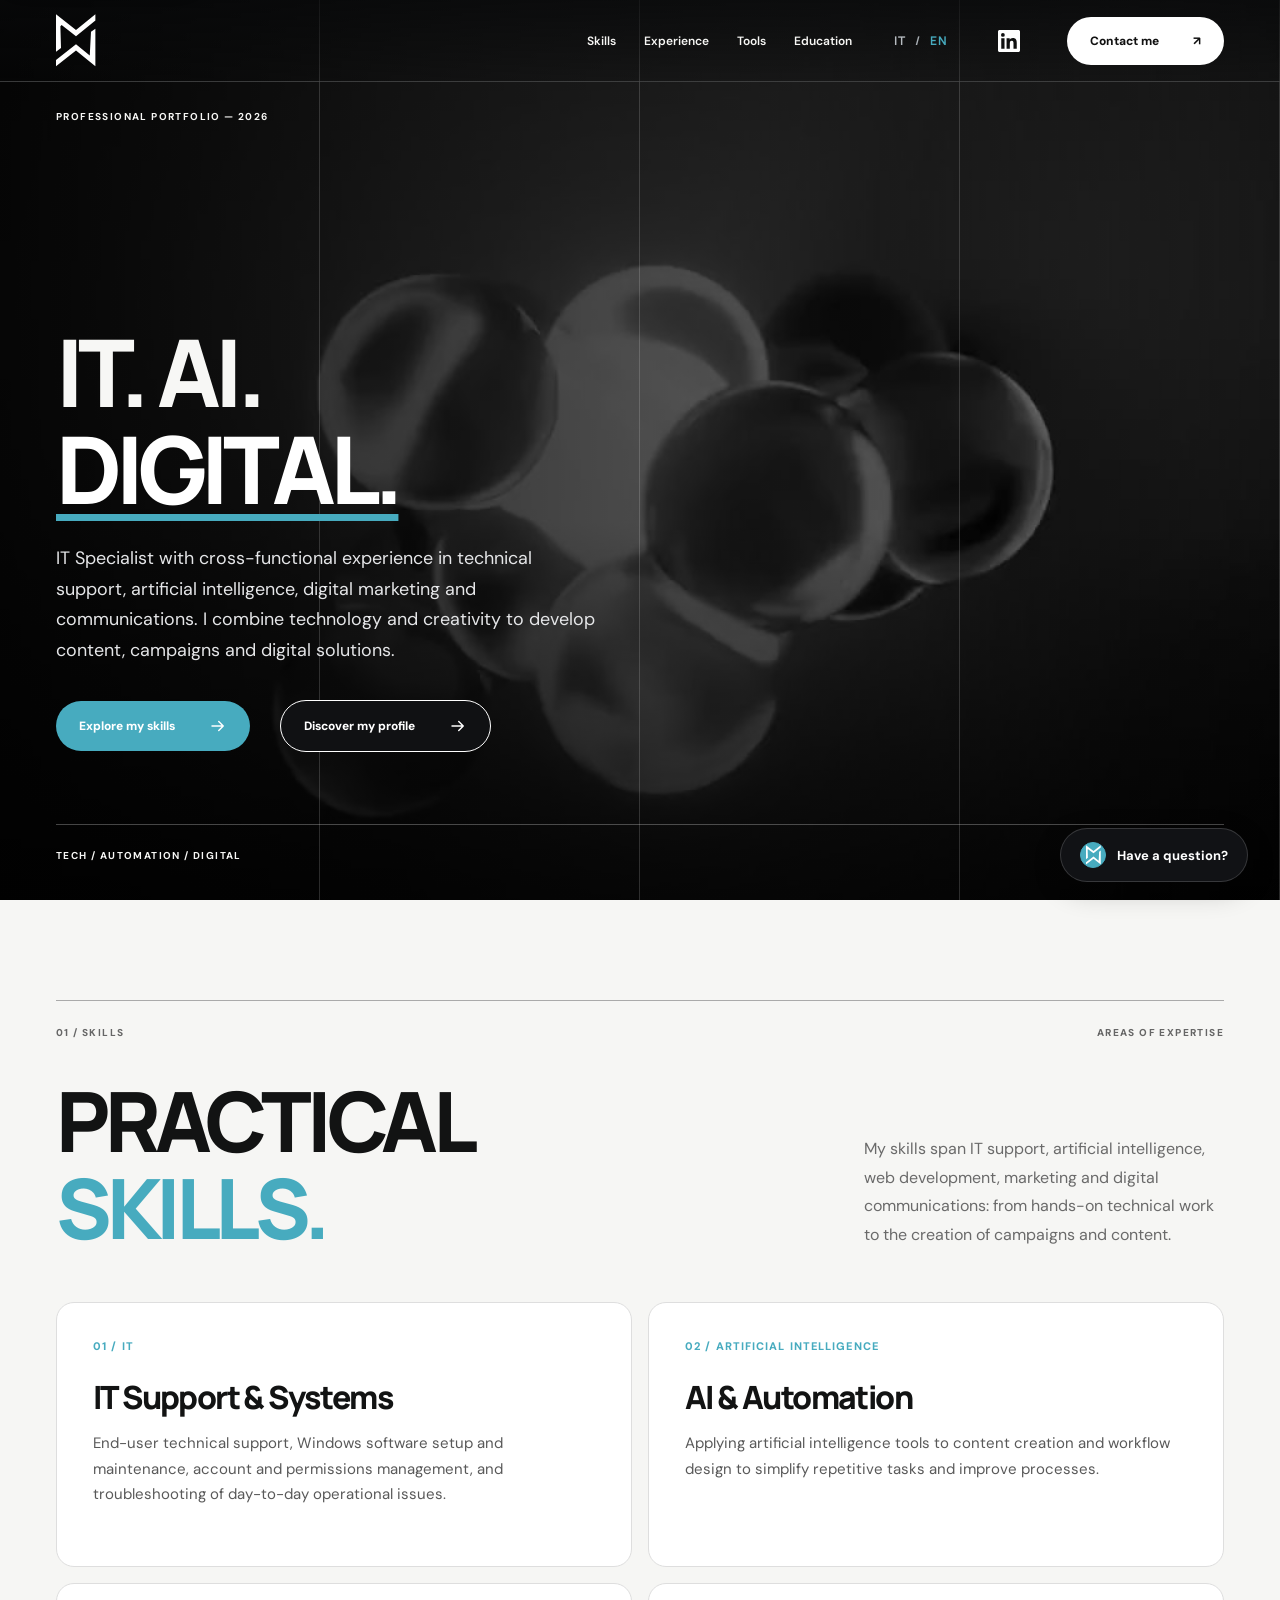
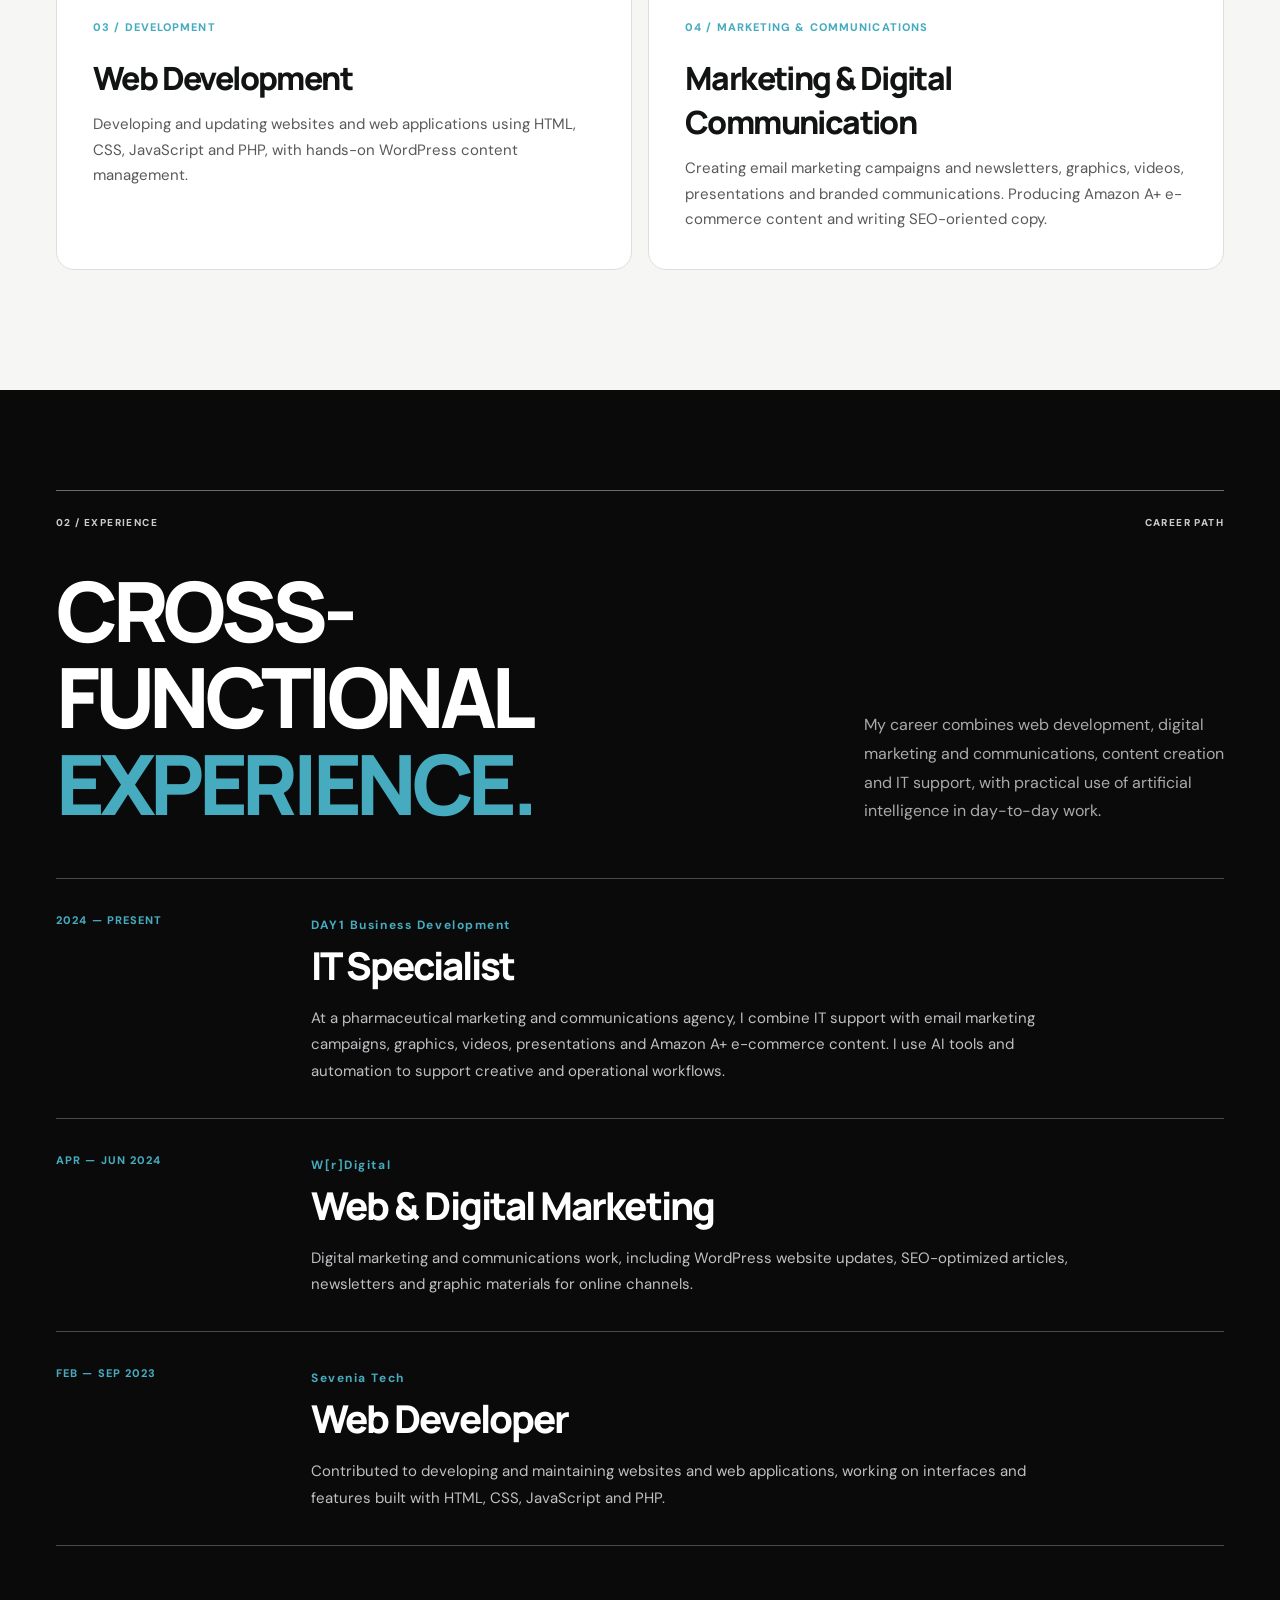
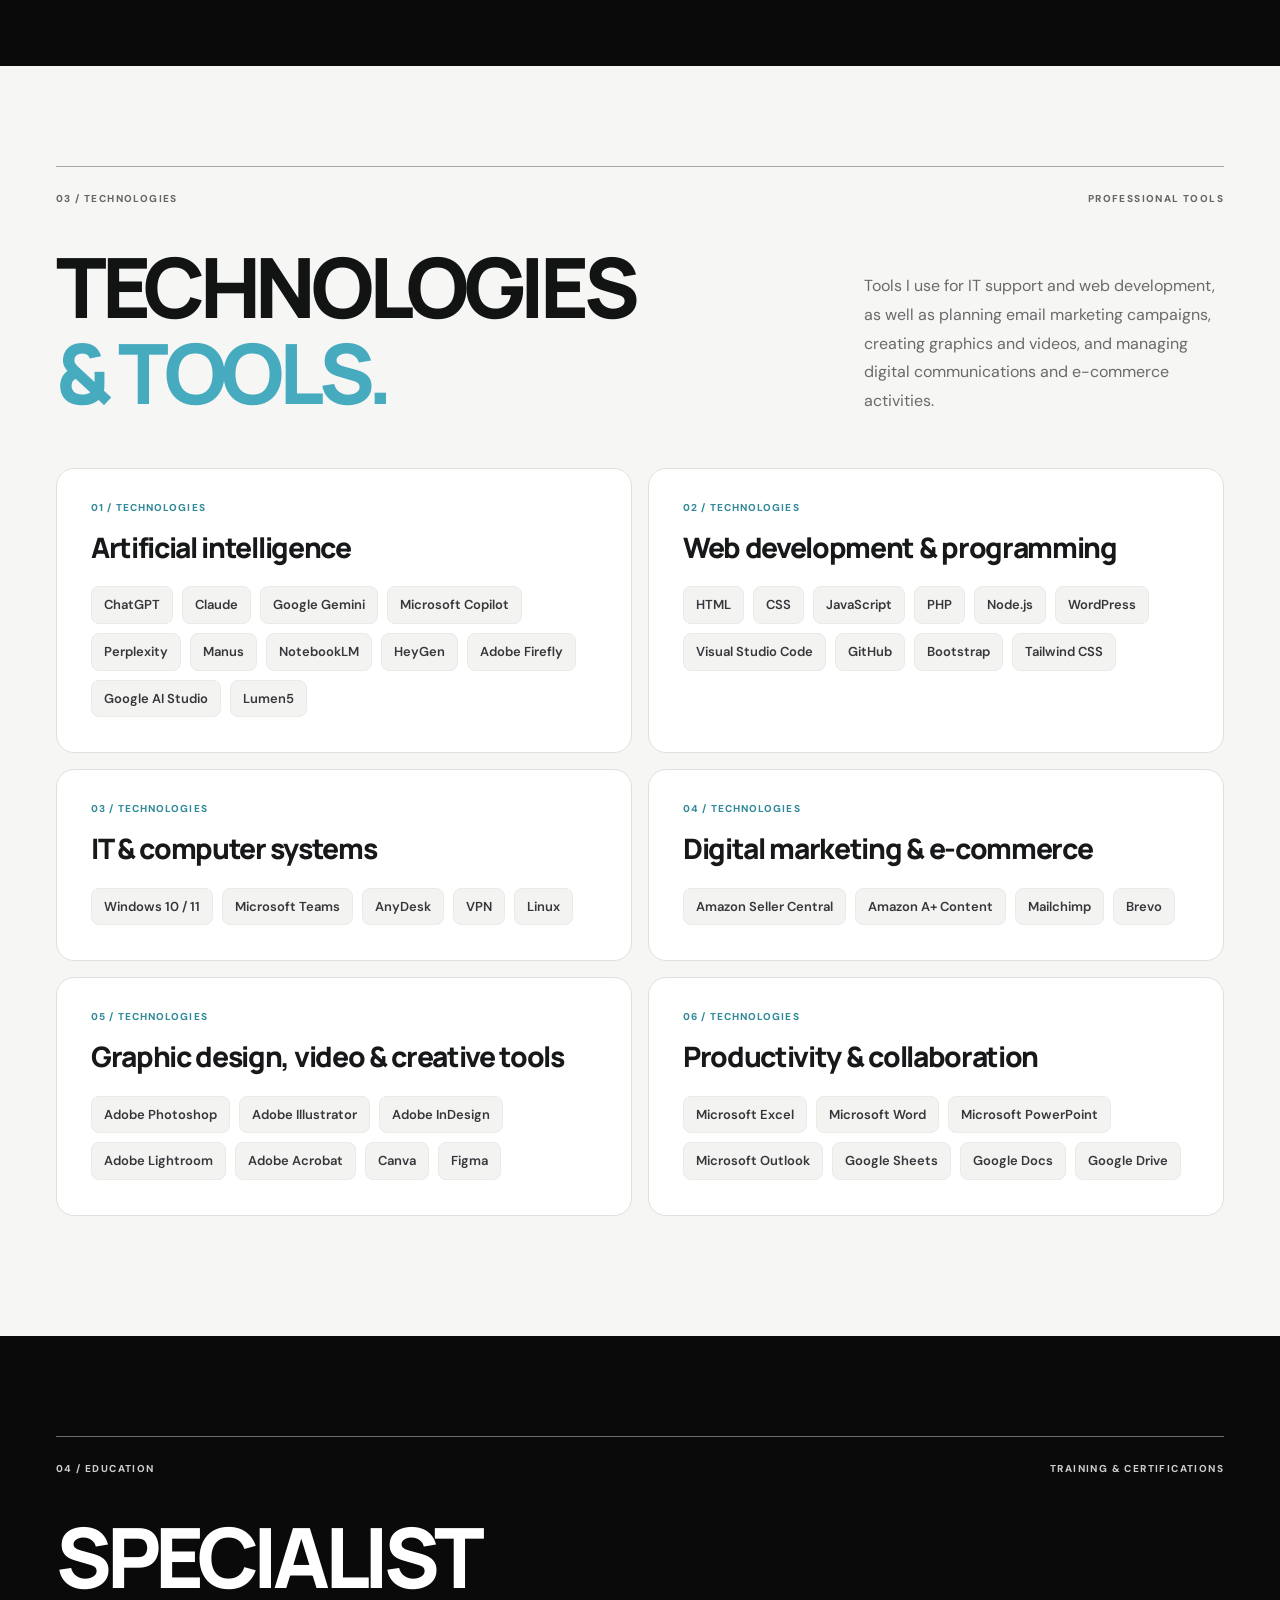
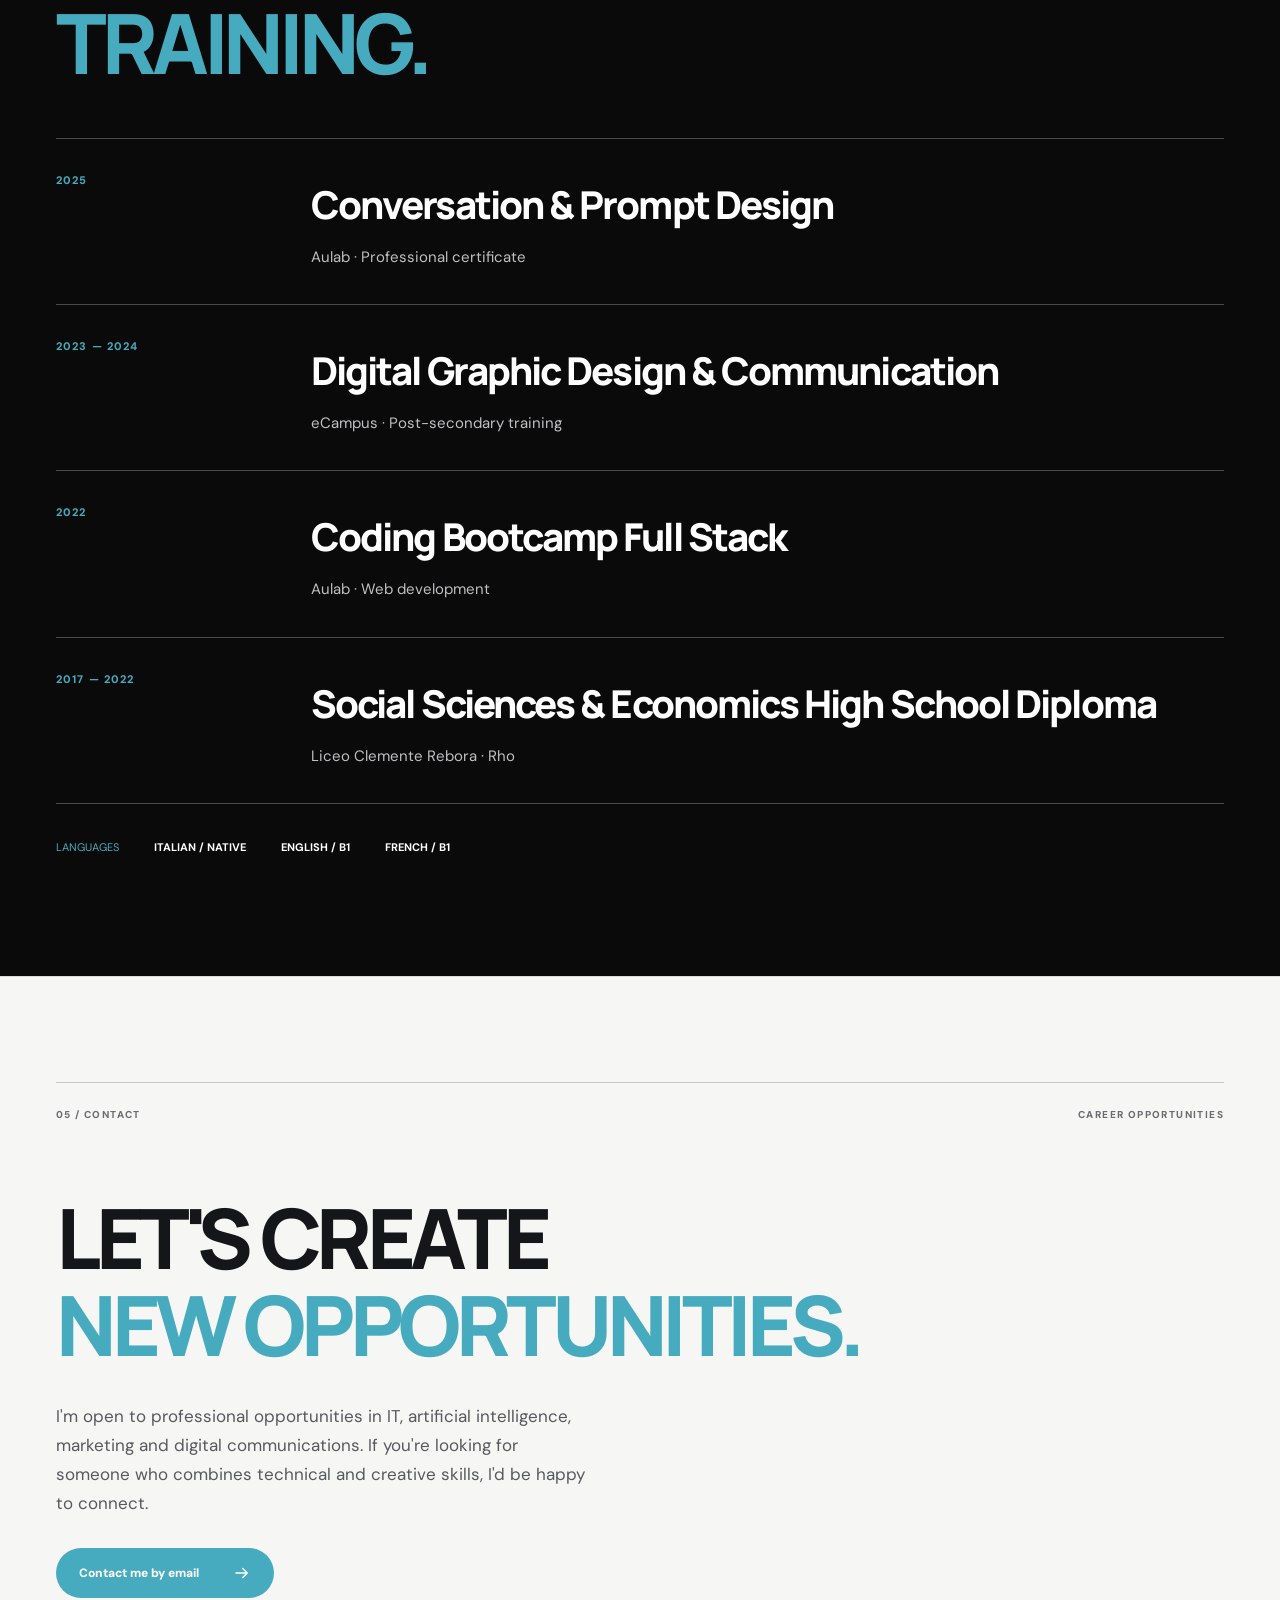
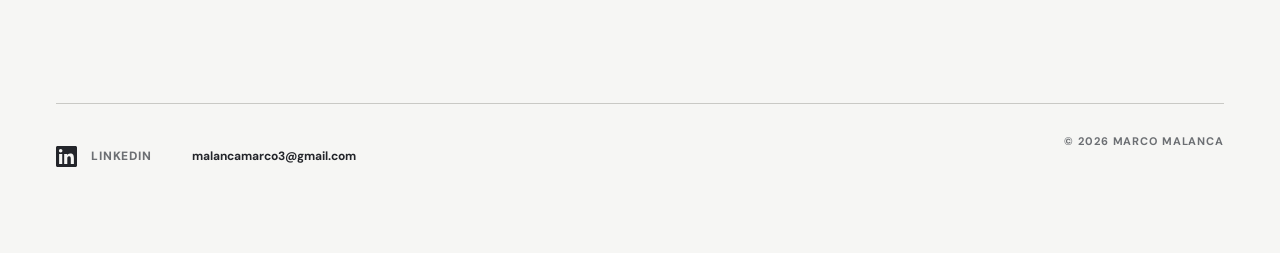
==== commit b3494079: "Disable premium animations on English portfolio and refresh browser cache" ====
--- a/en/index.html
+++ b/en/index.html
@@ -1,4 +1,4 @@
-<!doctype html><html lang="en"><head><meta charset="utf-8"><meta name="viewport" content="width=device-width,initial-scale=1"><meta name="theme-color" content="#090909"><meta name="description" content="Marco Malanca, IT Specialist with experience in artificial intelligence, web development, marketing and digital communications. Skills, experience and education."><meta property="og:title" content="Marco Malanca | IT Specialist · AI · Digital"><meta property="og:description" content="An IT Specialist bringing together IT, AI, web development and digital communications. Explore my skills, experience and education."><meta property="og:type" content="website"><meta property="og:url" content="https://malancamarco.github.io/portfolio/en/"><meta name="color-scheme" content="dark light"><title>Marco Malanca | 2026</title><link rel="preconnect" href="https://fonts.googleapis.com"><link rel="preconnect" href="https://fonts.gstatic.com" crossorigin><link href="https://fonts.googleapis.com/css2?family=DM+Sans:wght@400;500;600;700&family=Manrope:wght@400;500;600;700;800&display=swap" rel="stylesheet"><link rel="stylesheet" href="../preview/style.css?v=premium-motion-v3"><link rel="stylesheet" href="../preview/chatbot.css?v=cyan-icon-v2"><!-- Cloudflare Web Analytics --><script type="module" src="https://static.cloudflareinsights.com/beacon.min.js" data-cf-beacon='{"token":"34e860937efb48eba5e888dec982cb86"}'></script><!-- End Cloudflare Web Analytics --><link rel="canonical" href="https://malancamarco.github.io/portfolio/en/"><link rel="alternate" hreflang="it" href="https://malancamarco.github.io/portfolio/"><link rel="alternate" hreflang="en" href="https://malancamarco.github.io/portfolio/en/"><link rel="alternate" hreflang="x-default" href="https://malancamarco.github.io/portfolio/"></head>
+<!doctype html><html lang="en"><head><meta charset="utf-8"><meta name="viewport" content="width=device-width,initial-scale=1"><meta name="theme-color" content="#090909"><meta name="description" content="Marco Malanca, IT Specialist with experience in artificial intelligence, web development, marketing and digital communications. Skills, experience and education."><meta property="og:title" content="Marco Malanca | IT Specialist · AI · Digital"><meta property="og:description" content="An IT Specialist bringing together IT, AI, web development and digital communications. Explore my skills, experience and education."><meta property="og:type" content="website"><meta property="og:url" content="https://malancamarco.github.io/portfolio/en/"><meta name="color-scheme" content="dark light"><title>Marco Malanca | 2026</title><link rel="preconnect" href="https://fonts.googleapis.com"><link rel="preconnect" href="https://fonts.gstatic.com" crossorigin><link href="https://fonts.googleapis.com/css2?family=DM+Sans:wght@400;500;600;700&family=Manrope:wght@400;500;600;700;800&display=swap" rel="stylesheet"><link rel="stylesheet" href="../preview/style.css?v=motion-removed-v1"><link rel="stylesheet" href="../preview/chatbot.css?v=cyan-icon-v2"><!-- Cloudflare Web Analytics --><script type="module" src="https://static.cloudflareinsights.com/beacon.min.js" data-cf-beacon='{"token":"34e860937efb48eba5e888dec982cb86"}'></script><!-- End Cloudflare Web Analytics --><link rel="canonical" href="https://malancamarco.github.io/portfolio/en/"><link rel="alternate" hreflang="it" href="https://malancamarco.github.io/portfolio/"><link rel="alternate" hreflang="en" href="https://malancamarco.github.io/portfolio/en/"><link rel="alternate" hreflang="x-default" href="https://malancamarco.github.io/portfolio/"></head>
 <body><a class="skip-link" href="#expertise">Skip to main content</a><div class="progress" id="progress"></div><header class="site-header" id="header"><a class="logo logo-abstract" href="#home" aria-label="Marco Malanca, back to top"><svg class="abstract-symbol" xmlns="http://www.w3.org/2000/svg" viewBox="0 0 64 84" aria-hidden="true" focusable="false"><path fill="#FFFFFF" d="M0 60 8 54 7 19 9 17 32 35 63 10 63 0 32 25 0 0Z"/><path fill="#FFFFFF" d="M63 23 56 28 54 66 32 48 0 73 0 83 32 58 63 83Z"/></svg></a><nav class="desktop-nav" aria-label="Main navigation"><a href="#expertise">Skills</a><a href="#experience">Experience</a><a href="#tools">Tools</a><a href="#education">Education</a></nav><nav class="language-switch" aria-label="Language"><a href="../" lang="it" hreflang="it">IT</a><span aria-hidden="true">/</span><a href="./" lang="en" hreflang="en" aria-current="page">EN</a></nav><a class="navbar-linkedin" href="https://www.linkedin.com/in/marcomalanca" target="_blank" rel="noopener noreferrer" aria-label="Marco Malanca's LinkedIn profile"><svg xmlns="http://www.w3.org/2000/svg" viewBox="0 0 24 24" width="21" height="21" fill="currentColor" aria-hidden="true" focusable="false"><path d="M20.447 20.452h-3.554v-5.569c0-1.328-.027-3.037-1.852-3.037-1.853 0-2.136 1.445-2.136 2.94v5.666H9.35V9h3.414v1.561h.049c.476-.9 1.637-1.85 3.37-1.85 3.601 0 4.267 2.37 4.267 5.455v6.286zM5.337 7.433a2.062 2.062 0 1 1 0-4.124 2.062 2.062 0 0 1 0 4.124zm1.782 13.019H3.555V9h3.564v11.452zM22.225 0H1.771C.792 0 0 .774 0 1.729v20.542C0 23.227.792 24 1.771 24h20.451c.978 0 1.778-.773 1.778-1.729V1.729C24 .774 23.2 0 22.222 0h.003z"/></svg></a><a class="header-cta" href="#contact">Contact me <span>↗</span></a><button type="button" class="mobile-menu" id="menuBtn" aria-expanded="false" aria-controls="mobileNav" aria-label="Open menu"><span></span><span></span></button></header><nav class="mobile-nav" id="mobileNav" aria-label="Mobile navigation"><a href="#expertise">Skills</a><a href="#experience">Experience</a><a href="#tools">Tools</a><a href="#education">Education</a><a href="#contact">Contact</a><div class="mobile-language-switch" aria-label="Language"><a href="../" lang="it" hreflang="it">IT</a><span aria-hidden="true">/</span><a href="./" lang="en" hreflang="en" aria-current="page">EN</a></div><a class="mobile-linkedin" href="https://www.linkedin.com/in/marcomalanca" target="_blank" rel="noopener noreferrer"><svg xmlns="http://www.w3.org/2000/svg" viewBox="0 0 24 24" width="21" height="21" fill="currentColor" aria-hidden="true" focusable="false"><path d="M20.447 20.452h-3.554v-5.569c0-1.328-.027-3.037-1.852-3.037-1.853 0-2.136 1.445-2.136 2.94v5.666H9.35V9h3.414v1.561h.049c.476-.9 1.637-1.85 3.37-1.85 3.601 0 4.267 2.37 4.267 5.455v6.286zM5.337 7.433a2.062 2.062 0 1 1 0-4.124 2.062 2.062 0 0 1 0 4.124zm1.782 13.019H3.555V9h3.564v11.452zM22.225 0H1.771C.792 0 0 .774 0 1.729v20.542C0 23.227.792 24 1.771 24h20.451c.978 0 1.778-.773 1.778-1.729V1.729C24 .774 23.2 0 22.222 0h.003z"/></svg><span>LinkedIn</span></a></nav>
 <main><section class="hero film-section" id="home"><video class="bg-video hero-video" autoplay muted loop playsinline preload="auto" poster="../preview/assets/07-chrome-motion.jpg" aria-hidden="true" disablepictureinpicture disableremoteplayback><source src="../preview/assets/07-chrome-motion.mp4" type="video/mp4"></video><div class="film-scrim"></div><div class="hero-grid"></div><div class="hero-inner"><div class="hero-top"><span class="small-meta">PROFESSIONAL PORTFOLIO — 2026</span></div><div class="hero-main"><h1>IT. AI.<br><em>DIGITAL.</em></h1><p>IT Specialist with cross-functional experience in technical support, artificial intelligence, digital marketing and communications. I combine technology and creativity to develop content, campaigns and digital solutions.</p><div class="hero-actions"><a class="pill pill-red" href="#expertise">Explore my skills <svg class="hero-cta-arrow" width="18" height="18" viewBox="0 0 24 24" fill="none" stroke="currentColor" stroke-width="1.9" stroke-linecap="round" stroke-linejoin="round" aria-hidden="true" focusable="false"><path d="M4 12h15m-6-6 6 6-6 6"/></svg></a><a class="pill pill-outline" href="#expertise">Discover my profile <svg class="hero-cta-arrow" width="18" height="18" viewBox="0 0 24 24" fill="none" stroke="currentColor" stroke-width="1.9" stroke-linecap="round" stroke-linejoin="round" aria-hidden="true" focusable="false"><path d="M4 12h15m-6-6 6 6-6 6"/></svg></a></div></div><div class="hero-bottom"><span>TECH / AUTOMATION / DIGITAL</span></div></div></section>
 
@@ -37,4 +37,4 @@
 <article><span>2017 — 2022</span><div><h3>Social Sciences & Economics High School Diploma</h3><p>Liceo Clemente Rebora · Rho</p></div></article>
 </div><div class="language-strip"><span>LANGUAGES</span><strong>ITALIAN / NATIVE</strong><strong>ENGLISH / B1</strong><strong>FRENCH / B1</strong></div></div></section>
 <section class="contact-static" id="contact"><div class="container"><div class="section-id"><span>05 / CONTACT</span><span>CAREER OPPORTUNITIES</span></div><h2>LET'S CREATE<br><em>NEW OPPORTUNITIES.</em></h2><p>I'm open to professional opportunities in IT, artificial intelligence, marketing and digital communications. If you're looking for someone who combines technical and creative skills, I'd be happy to connect.</p><a class="pill pill-red" href="mailto:malancamarco3@gmail.com">Contact me by email <svg class="hero-cta-arrow" width="18" height="18" viewBox="0 0 24 24" fill="none" stroke="currentColor" stroke-width="1.9" stroke-linecap="round" stroke-linejoin="round" aria-hidden="true" focusable="false"><path d="M4 12h15m-6-6 6 6-6 6"/></svg></a><div class="simple-footer"><a class="linkedin-link" href="https://www.linkedin.com/in/marcomalanca" target="_blank" rel="noopener noreferrer" aria-label="Marco Malanca's LinkedIn profile (opens in a new tab)"><svg xmlns="http://www.w3.org/2000/svg" viewBox="0 0 24 24" width="21" height="21" fill="currentColor" aria-hidden="true" focusable="false"><path d="M20.447 20.452h-3.554v-5.569c0-1.328-.027-3.037-1.852-3.037-1.853 0-2.136 1.445-2.136 2.94v5.666H9.35V9h3.414v1.561h.049c.476-.9 1.637-1.85 3.37-1.85 3.601 0 4.267 2.37 4.267 5.455v6.286zM5.337 7.433a2.062 2.062 0 1 1 0-4.124 2.062 2.062 0 0 1 0 4.124zm1.782 13.019H3.555V9h3.564v11.452zM22.225 0H1.771C.792 0 0 .774 0 1.729v20.542C0 23.227.792 24 1.771 24h20.451c.978 0 1.778-.773 1.778-1.729V1.729C24 .774 23.2 0 22.222 0h.003z"/></svg><span>LinkedIn</span></a><a class="footer-email" href="mailto:malancamarco3@gmail.com" aria-label="Email Marco Malanca">malancamarco3@gmail.com</a><span>© <span id="year">2026</span> MARCO MALANCA</span></div></div></section>
-</main><script src="../preview/script.js?v=premium-motion-v3" defer></script><script src="chatbot.js?v=bilingual-v1" defer></script></body></html>+</main><script src="../preview/script.js?v=motion-removed-v1" defer></script><script src="chatbot.js?v=bilingual-v1" defer></script></body></html>
--- a/preview/style.css
+++ b/preview/style.css
@@ -572,141 +572,3 @@
  }
  .mobile-nav .mobile-language-switch a[aria-current="page"]{color:#47ABBF}
 }
-
-/* Premium interaction layer — progressively enhanced, no layout-shifting effects.
-   Honours keyboard focus, touch and reduced-motion preferences. */
-@media (prefers-reduced-motion:no-preference) {
-  [data-premium-reveal].premium-entering {
-    opacity:0;
-    transform:translate3d(0,18px,0);
-  }
-  [data-premium-reveal].premium-entering.premium-visible {
-    opacity:1;
-    transform:translate3d(0,0,0);
-    transition:opacity 660ms cubic-bezier(.2,.72,.2,1),transform 660ms cubic-bezier(.2,.72,.2,1);
-    transition-delay:var(--premium-delay,0ms);
-  }
-  .hero .hero-main h1,.hero .hero-main>p,.hero .hero-actions {
-    transition:opacity 780ms cubic-bezier(.2,.72,.2,1),transform 780ms cubic-bezier(.2,.72,.2,1);
-  }
-  .hero.premium-hero-preparing .hero-main h1,
-  .hero.premium-hero-preparing .hero-main>p,
-  .hero.premium-hero-preparing .hero-actions {
-    opacity:0;
-    transform:translate3d(0,14px,0);
-  }
-  .hero.premium-hero-ready .hero-main h1,
-  .hero.premium-hero-ready .hero-main>p,
-  .hero.premium-hero-ready .hero-actions {
-    opacity:1;
-    transform:none;
-  }
-  .hero.premium-hero-ready .hero-main>p{transition-delay:105ms}
-  .hero.premium-hero-ready .hero-actions{transition-delay:190ms}
-}
-@media (hover:hover) and (pointer:fine) and (prefers-reduced-motion:no-preference) {
-  /* Subtle elevation: entirely CSS based, no continuous pointer listeners. */
-  .simple-skills article,.simple-tools.tools-expanded .tool-card {
-    transition:transform 320ms cubic-bezier(.2,.72,.2,1),border-color 320ms ease,box-shadow 320ms ease;
-    transform:translateZ(0);
-  }
-  .simple-skills article:hover,.simple-skills article:focus-within,
-  .simple-tools.tools-expanded .tool-card:hover,.simple-tools.tools-expanded .tool-card:focus-within {
-    transform:translate3d(0,-5px,0);
-    border-color:rgba(71,171,191,.65);
-    box-shadow:0 17px 38px rgba(9,20,26,.095);
-  }
-  .simple-experience article{transition:background-color 260ms ease,border-color 260ms ease}
-  .simple-experience article:hover{background-color:rgba(71,171,191,.045);border-color:rgba(71,171,191,.45)}
-  .hero-actions .pill,.contact-static .pill{
-    transition:transform 260ms cubic-bezier(.2,.72,.2,1),background-color 240ms ease,color 240ms ease,box-shadow 240ms ease,border-color 240ms ease;
-  }
-  .hero-actions .pill:hover,.contact-static .pill:hover{
-    transform:translateY(-3px);
-    box-shadow:0 12px 25px rgba(0,0,0,.15);
-  }
-  .hero-cta-arrow{transition:transform 260ms ease}
-  .hero-actions .pill:hover .hero-cta-arrow,.contact-static .pill:hover .hero-cta-arrow{
-    transform:translateX(4px);
-  }
-  .site-header .desktop-nav a{position:relative}
-  .site-header .desktop-nav a::after{
-    content:"";position:absolute;left:0;right:0;bottom:-8px;height:1.5px;
-    background:#47ABBF;transform:scaleX(0);transform-origin:left center;
-    transition:transform 240ms cubic-bezier(.2,.72,.2,1);
-    pointer-events:none;
-  }
-  .site-header .desktop-nav a:hover::after,
-  .site-header .desktop-nav a:focus-visible::after{transform:scaleX(1)}
-}
-/* Keep all content visible if motion is disabled or scripting is unavailable. */
-@media (prefers-reduced-motion:reduce) {
-  [data-premium-reveal],.premium-entering,.premium-visible,
-  .hero.premium-hero-preparing .hero-main h1,
-  .hero.premium-hero-preparing .hero-main>p,
-  .hero.premium-hero-preparing .hero-actions {
-    opacity:1!important;transform:none!important;transition:none!important;
-  }
-  .hero-cta-arrow,.simple-experience article{transition:none!important}
-}
-
-/* Premium Motion v2 — clearer, reliably perceptible entrance on every reload. */
-@media (prefers-reduced-motion:no-preference) {
-  .hero.premium-hero-play .hero-main h1{
-    animation:premiumHeroIn 850ms cubic-bezier(.16,1,.3,1) 80ms both;
-  }
-  .hero.premium-hero-play .hero-main>p{
-    animation:premiumHeroIn 850ms cubic-bezier(.16,1,.3,1) 220ms both;
-  }
-  .hero.premium-hero-play .hero-actions{
-    animation:premiumHeroIn 850ms cubic-bezier(.16,1,.3,1) 360ms both;
-  }
-  @keyframes premiumHeroIn{
-    from{opacity:0;transform:translate3d(0,32px,0)}
-    to{opacity:1;transform:translate3d(0,0,0)}
-  }
-  [data-premium-reveal].premium-entering{
-    opacity:0;
-    transform:translate3d(0,30px,0);
-    transition:opacity 820ms cubic-bezier(.16,1,.3,1),transform 820ms cubic-bezier(.16,1,.3,1);
-    transition-delay:var(--premium-delay,0ms);
-  }
-  [data-premium-reveal].premium-entering.premium-visible{
-    opacity:1;transform:translate3d(0,0,0);
-  }
-  @media (hover:hover) and (pointer:fine){
-    .simple-skills article:hover,.simple-tools.tools-expanded .tool-card:hover{
-      transform:translate3d(0,-8px,0);
-      border-color:#47ABBF;
-      box-shadow:0 20px 42px rgba(12,32,38,.17);
-    }
-    .hero-actions .pill:hover,.contact-static .pill:hover{
-      transform:translateY(-4px);
-    }
-  }
-}
-@media (prefers-reduced-motion:reduce){
-  .hero.premium-hero-play .hero-main h1,
-  .hero.premium-hero-play .hero-main>p,
-  .hero.premium-hero-play .hero-actions{animation:none!important}
-}
-
-/* Premium Motion v3. Native CSS entrance, independent of any JS initialization. */
-@media (prefers-reduced-motion:no-preference) {
-  .hero .hero-main h1{animation:premiumHeroIn 950ms cubic-bezier(.16,1,.3,1) 90ms backwards}
-  .hero .hero-main>p{animation:premiumHeroIn 950ms cubic-bezier(.16,1,.3,1) 260ms backwards}
-  .hero .hero-actions{animation:premiumHeroIn 950ms cubic-bezier(.16,1,.3,1) 430ms backwards}
-  @keyframes premiumViewEnter {
-    from{opacity:.08;transform:translate3d(0,34px,0)}
-    to{opacity:1;transform:translate3d(0,0,0)}
-  }
-  main .premium-in-view{
-    animation:premiumViewEnter 870ms cubic-bezier(.16,1,.3,1) backwards;
-  }
-  /* No invisible default state: unobstructed content for no-JS users. */
-  main [data-premium-reveal]:not(.premium-entering){opacity:1}
-}
-@media (prefers-reduced-motion:reduce) {
-  .hero .hero-main h1,.hero .hero-main>p,.hero .hero-actions,
-  main .premium-in-view{animation:none!important;opacity:1!important;transform:none!important}
-}
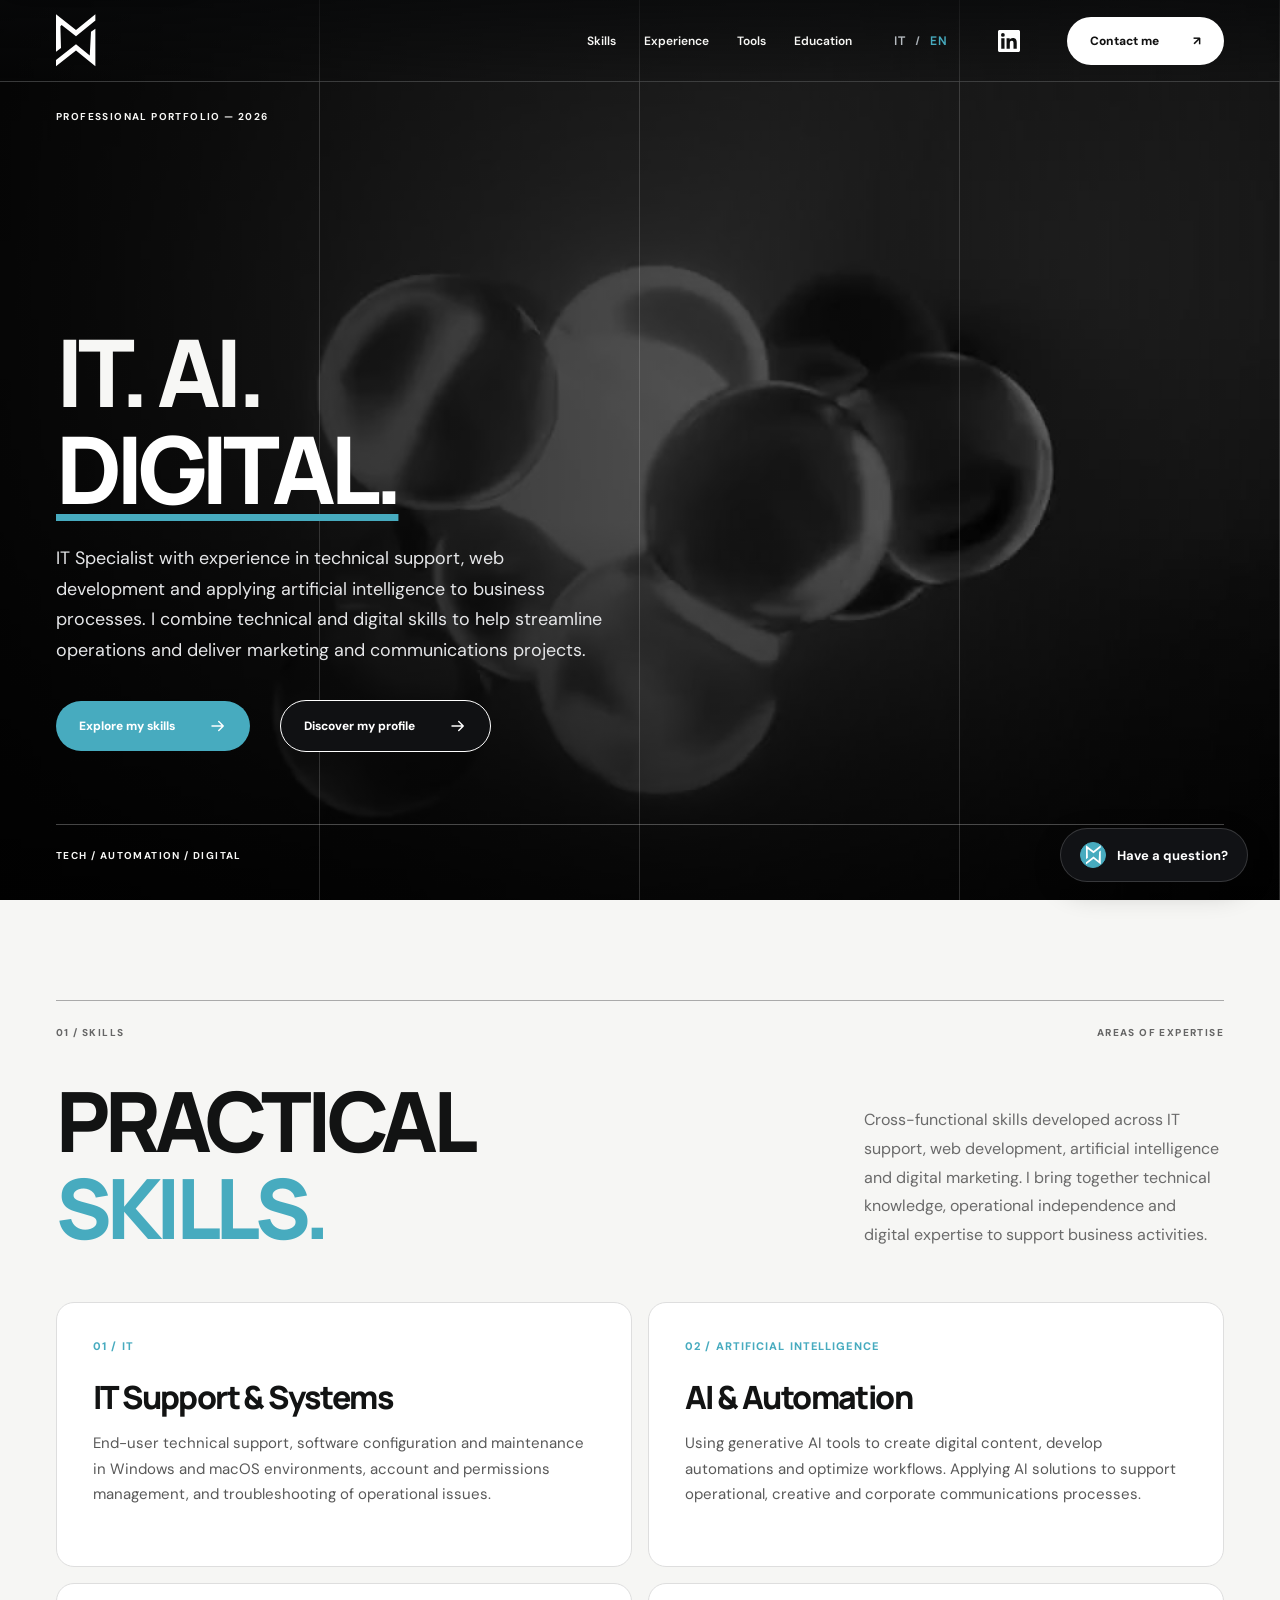
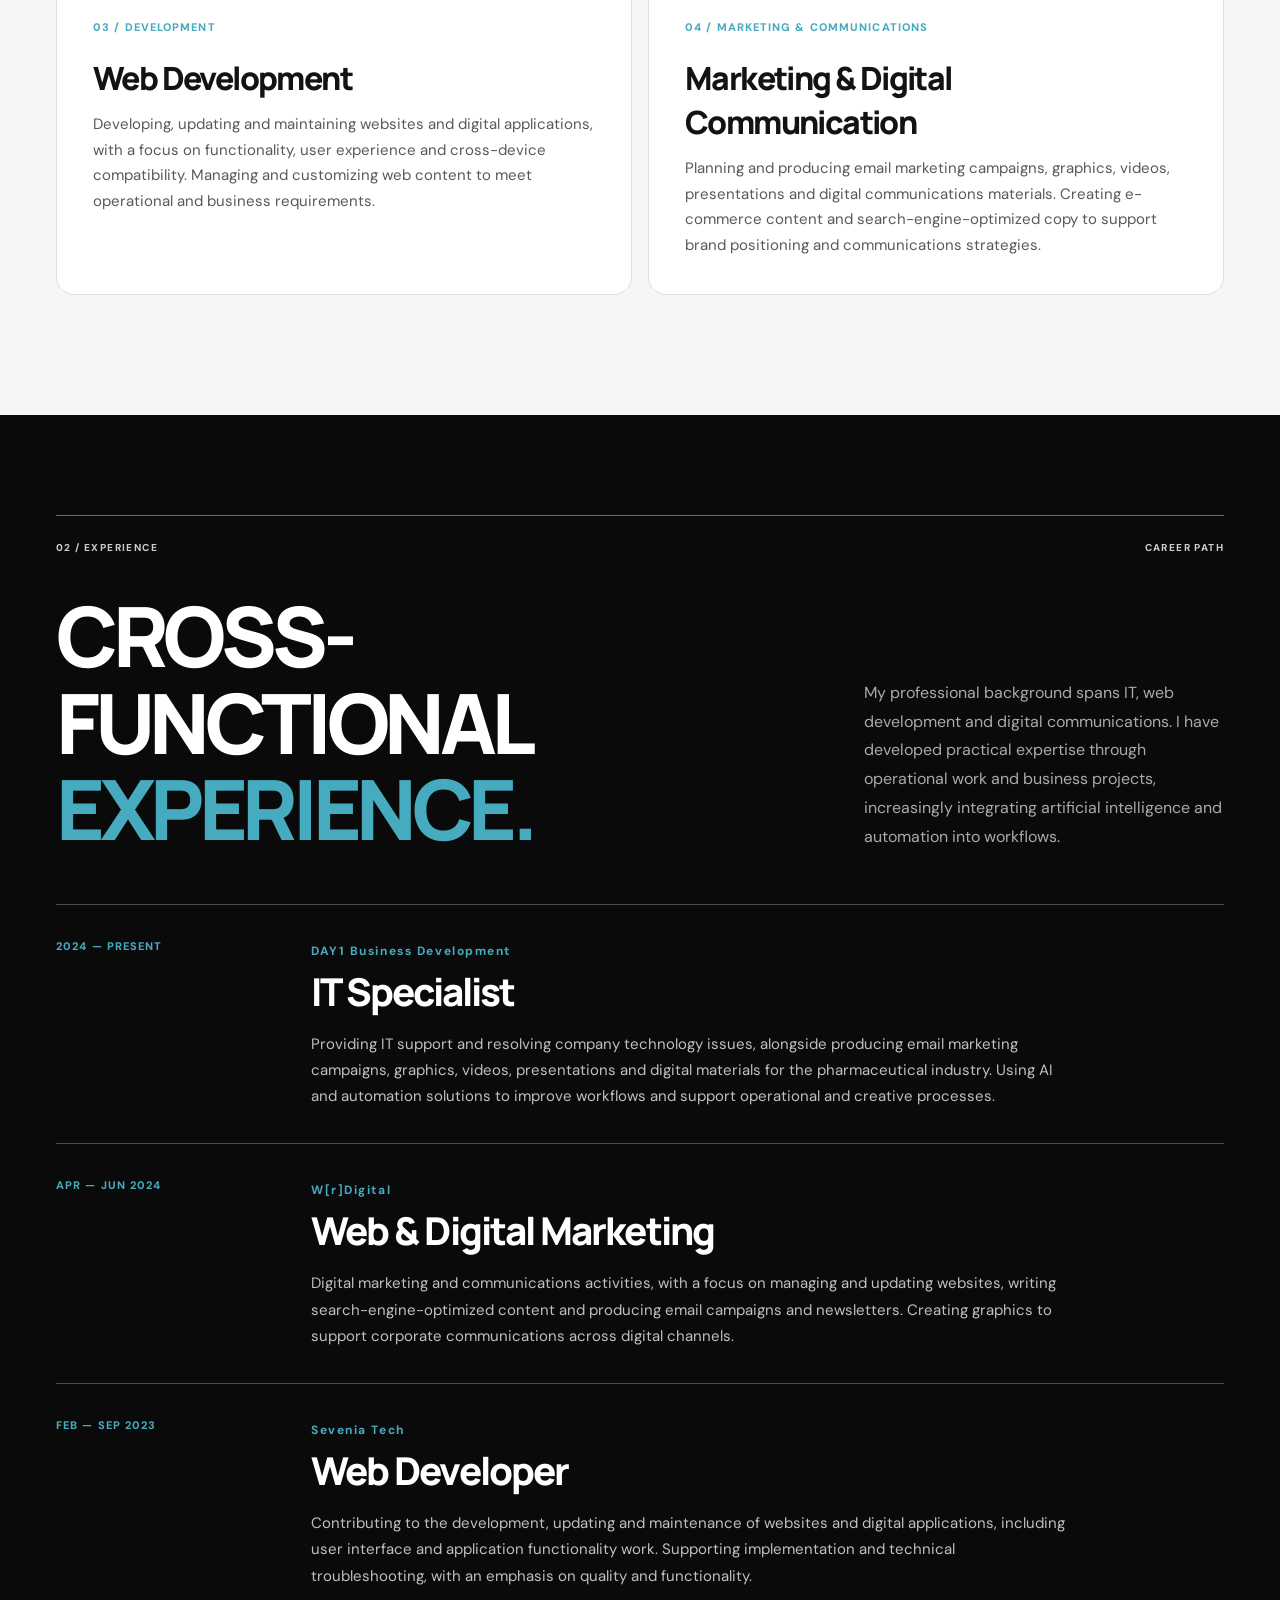
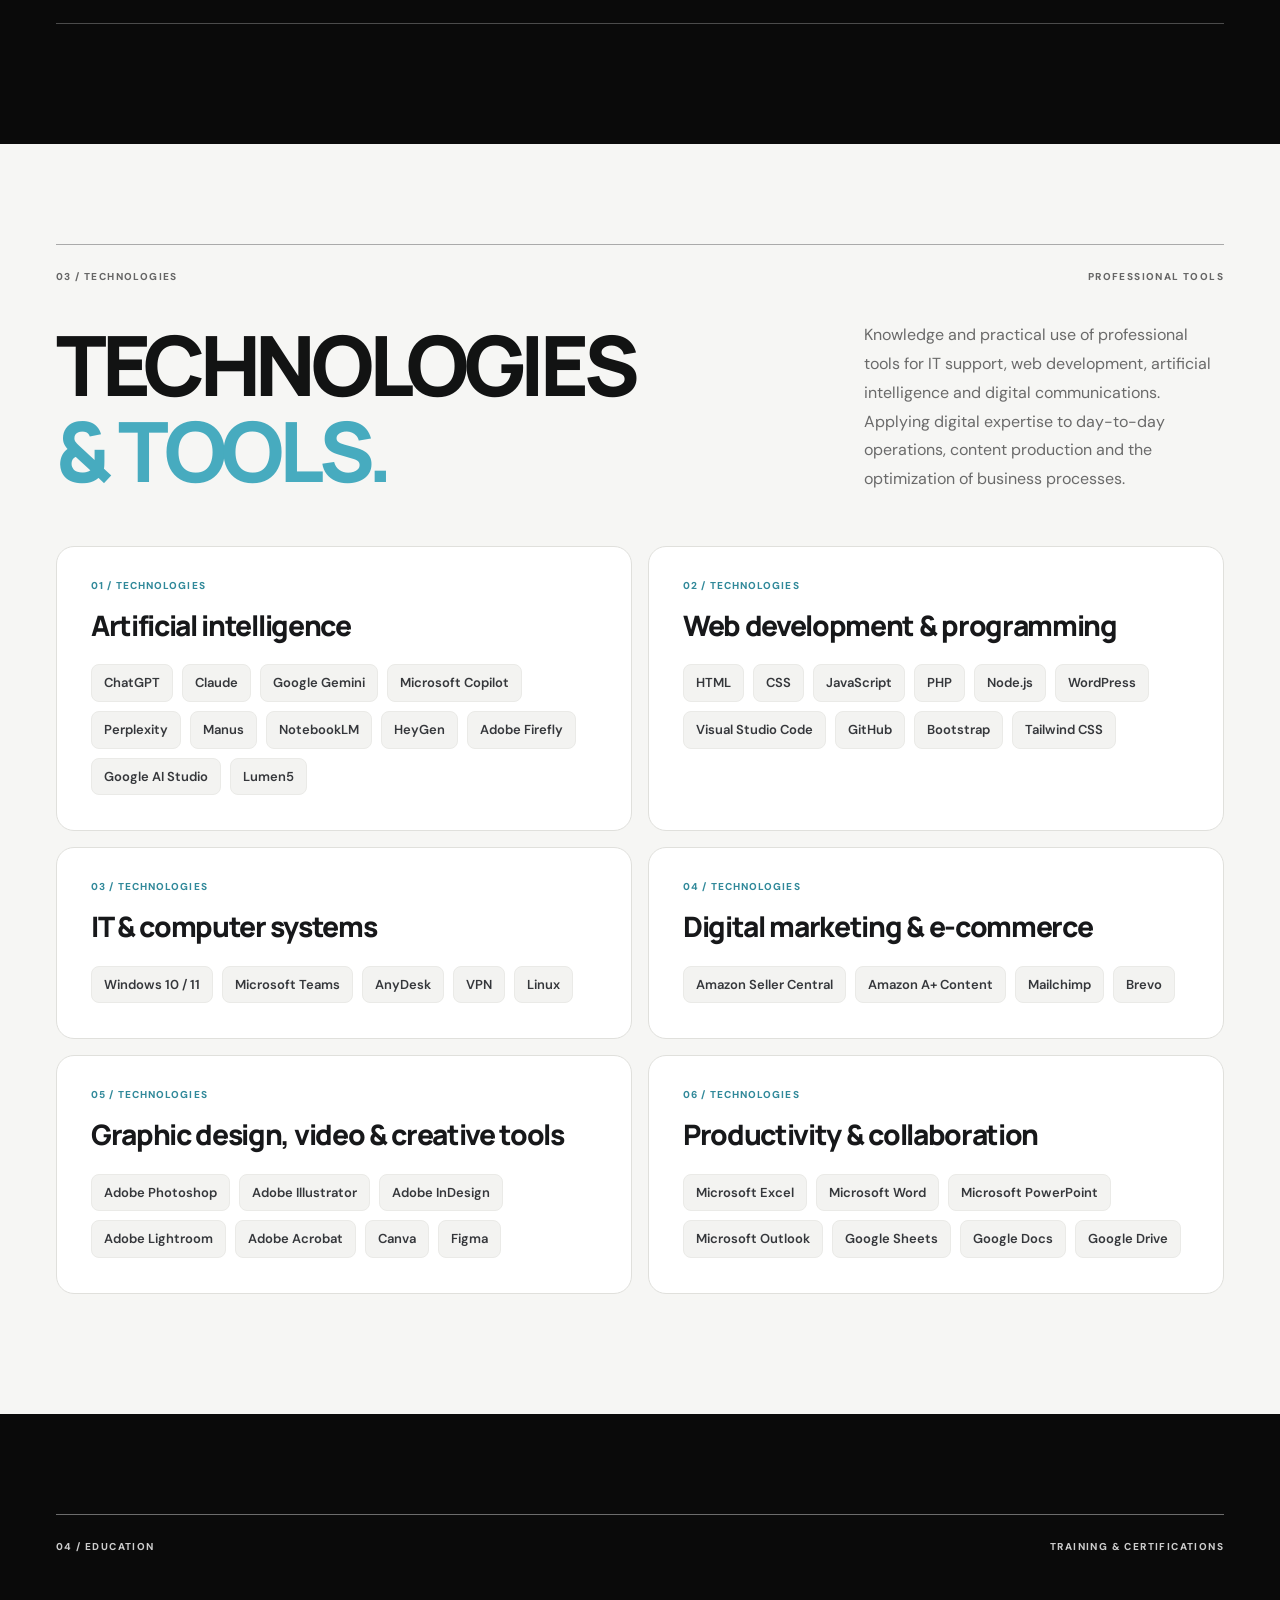
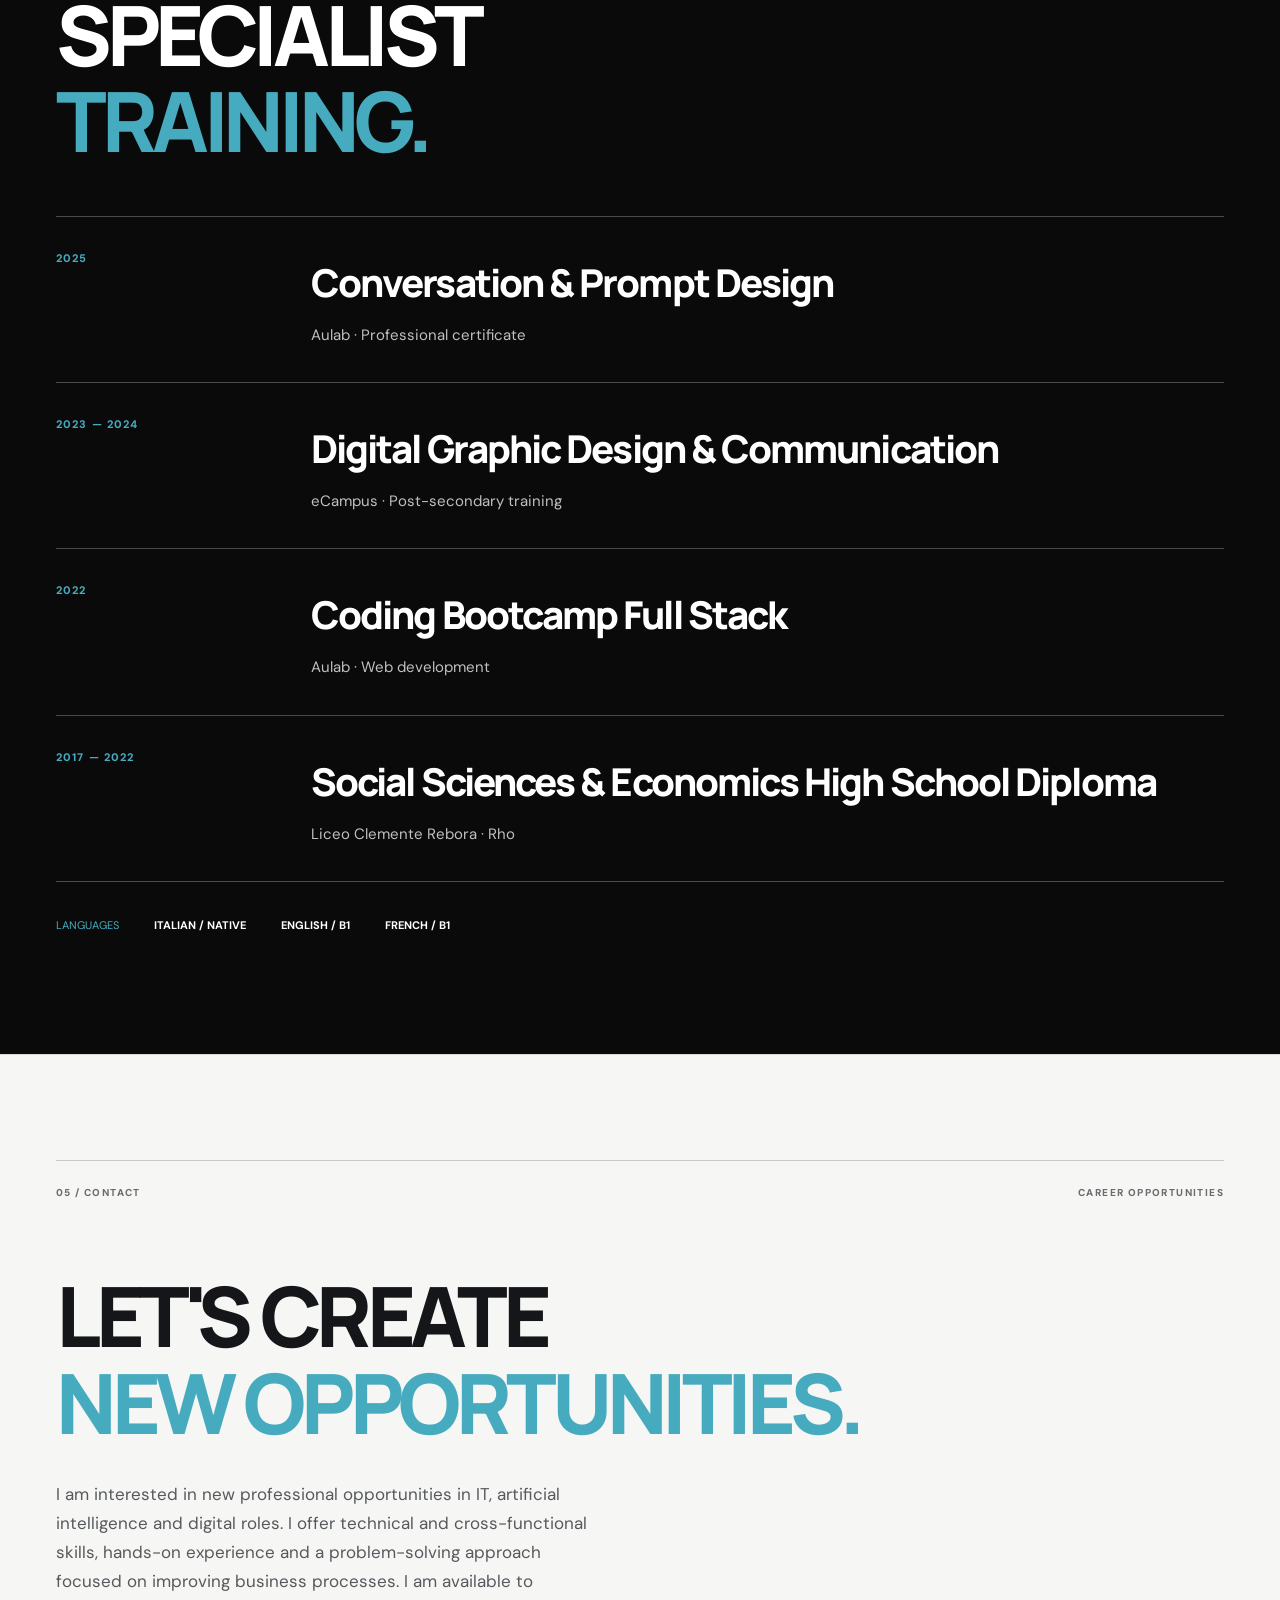
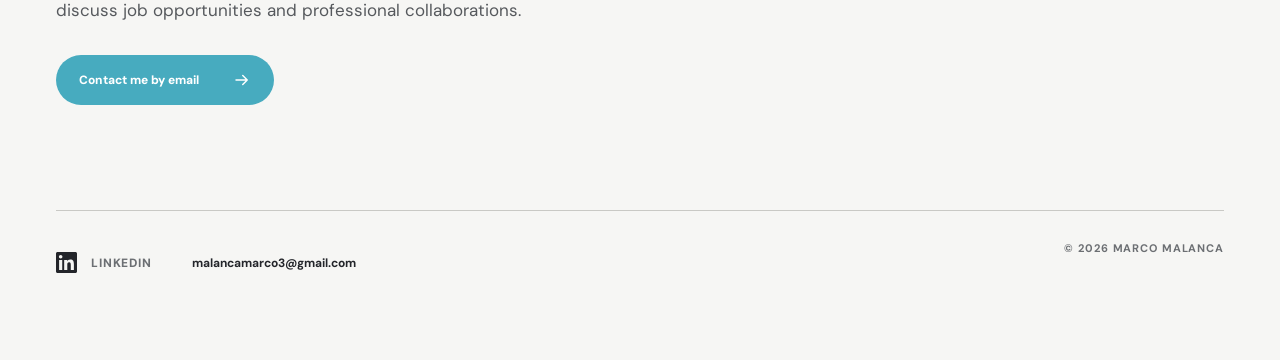
==== commit 8f076f8c: "Redirect legacy English page to single-page IT/EN selector" ====
--- a/en/index.html
+++ b/en/index.html
@@ -1,40 +1,13 @@
-<!doctype html><html lang="en"><head><meta charset="utf-8"><meta name="viewport" content="width=device-width,initial-scale=1"><meta name="theme-color" content="#090909"><meta name="description" content="Marco Malanca, IT Specialist with experience in artificial intelligence, web development, marketing and digital communications. Skills, experience and education."><meta property="og:title" content="Marco Malanca | IT Specialist · AI · Digital"><meta property="og:description" content="An IT Specialist bringing together IT, AI, web development and digital communications. Explore my skills, experience and education."><meta property="og:type" content="website"><meta property="og:url" content="https://malancamarco.github.io/portfolio/en/"><meta name="color-scheme" content="dark light"><title>Marco Malanca | 2026</title><link rel="preconnect" href="https://fonts.googleapis.com"><link rel="preconnect" href="https://fonts.gstatic.com" crossorigin><link href="https://fonts.googleapis.com/css2?family=DM+Sans:wght@400;500;600;700&family=Manrope:wght@400;500;600;700;800&display=swap" rel="stylesheet"><link rel="stylesheet" href="../preview/style.css?v=motion-removed-v1"><link rel="stylesheet" href="../preview/chatbot.css?v=cyan-icon-v2"><!-- Cloudflare Web Analytics --><script type="module" src="https://static.cloudflareinsights.com/beacon.min.js" data-cf-beacon='{"token":"34e860937efb48eba5e888dec982cb86"}'></script><!-- End Cloudflare Web Analytics --><link rel="canonical" href="https://malancamarco.github.io/portfolio/en/"><link rel="alternate" hreflang="it" href="https://malancamarco.github.io/portfolio/"><link rel="alternate" hreflang="en" href="https://malancamarco.github.io/portfolio/en/"><link rel="alternate" hreflang="x-default" href="https://malancamarco.github.io/portfolio/"></head>
-<body><a class="skip-link" href="#expertise">Skip to main content</a><div class="progress" id="progress"></div><header class="site-header" id="header"><a class="logo logo-abstract" href="#home" aria-label="Marco Malanca, back to top"><svg class="abstract-symbol" xmlns="http://www.w3.org/2000/svg" viewBox="0 0 64 84" aria-hidden="true" focusable="false"><path fill="#FFFFFF" d="M0 60 8 54 7 19 9 17 32 35 63 10 63 0 32 25 0 0Z"/><path fill="#FFFFFF" d="M63 23 56 28 54 66 32 48 0 73 0 83 32 58 63 83Z"/></svg></a><nav class="desktop-nav" aria-label="Main navigation"><a href="#expertise">Skills</a><a href="#experience">Experience</a><a href="#tools">Tools</a><a href="#education">Education</a></nav><nav class="language-switch" aria-label="Language"><a href="../" lang="it" hreflang="it">IT</a><span aria-hidden="true">/</span><a href="./" lang="en" hreflang="en" aria-current="page">EN</a></nav><a class="navbar-linkedin" href="https://www.linkedin.com/in/marcomalanca" target="_blank" rel="noopener noreferrer" aria-label="Marco Malanca's LinkedIn profile"><svg xmlns="http://www.w3.org/2000/svg" viewBox="0 0 24 24" width="21" height="21" fill="currentColor" aria-hidden="true" focusable="false"><path d="M20.447 20.452h-3.554v-5.569c0-1.328-.027-3.037-1.852-3.037-1.853 0-2.136 1.445-2.136 2.94v5.666H9.35V9h3.414v1.561h.049c.476-.9 1.637-1.85 3.37-1.85 3.601 0 4.267 2.37 4.267 5.455v6.286zM5.337 7.433a2.062 2.062 0 1 1 0-4.124 2.062 2.062 0 0 1 0 4.124zm1.782 13.019H3.555V9h3.564v11.452zM22.225 0H1.771C.792 0 0 .774 0 1.729v20.542C0 23.227.792 24 1.771 24h20.451c.978 0 1.778-.773 1.778-1.729V1.729C24 .774 23.2 0 22.222 0h.003z"/></svg></a><a class="header-cta" href="#contact">Contact me <span>↗</span></a><button type="button" class="mobile-menu" id="menuBtn" aria-expanded="false" aria-controls="mobileNav" aria-label="Open menu"><span></span><span></span></button></header><nav class="mobile-nav" id="mobileNav" aria-label="Mobile navigation"><a href="#expertise">Skills</a><a href="#experience">Experience</a><a href="#tools">Tools</a><a href="#education">Education</a><a href="#contact">Contact</a><div class="mobile-language-switch" aria-label="Language"><a href="../" lang="it" hreflang="it">IT</a><span aria-hidden="true">/</span><a href="./" lang="en" hreflang="en" aria-current="page">EN</a></div><a class="mobile-linkedin" href="https://www.linkedin.com/in/marcomalanca" target="_blank" rel="noopener noreferrer"><svg xmlns="http://www.w3.org/2000/svg" viewBox="0 0 24 24" width="21" height="21" fill="currentColor" aria-hidden="true" focusable="false"><path d="M20.447 20.452h-3.554v-5.569c0-1.328-.027-3.037-1.852-3.037-1.853 0-2.136 1.445-2.136 2.94v5.666H9.35V9h3.414v1.561h.049c.476-.9 1.637-1.85 3.37-1.85 3.601 0 4.267 2.37 4.267 5.455v6.286zM5.337 7.433a2.062 2.062 0 1 1 0-4.124 2.062 2.062 0 0 1 0 4.124zm1.782 13.019H3.555V9h3.564v11.452zM22.225 0H1.771C.792 0 0 .774 0 1.729v20.542C0 23.227.792 24 1.771 24h20.451c.978 0 1.778-.773 1.778-1.729V1.729C24 .774 23.2 0 22.222 0h.003z"/></svg><span>LinkedIn</span></a></nav>
-<main><section class="hero film-section" id="home"><video class="bg-video hero-video" autoplay muted loop playsinline preload="auto" poster="../preview/assets/07-chrome-motion.jpg" aria-hidden="true" disablepictureinpicture disableremoteplayback><source src="../preview/assets/07-chrome-motion.mp4" type="video/mp4"></video><div class="film-scrim"></div><div class="hero-grid"></div><div class="hero-inner"><div class="hero-top"><span class="small-meta">PROFESSIONAL PORTFOLIO — 2026</span></div><div class="hero-main"><h1>IT. AI.<br><em>DIGITAL.</em></h1><p>IT Specialist with cross-functional experience in technical support, artificial intelligence, digital marketing and communications. I combine technology and creativity to develop content, campaigns and digital solutions.</p><div class="hero-actions"><a class="pill pill-red" href="#expertise">Explore my skills <svg class="hero-cta-arrow" width="18" height="18" viewBox="0 0 24 24" fill="none" stroke="currentColor" stroke-width="1.9" stroke-linecap="round" stroke-linejoin="round" aria-hidden="true" focusable="false"><path d="M4 12h15m-6-6 6 6-6 6"/></svg></a><a class="pill pill-outline" href="#expertise">Discover my profile <svg class="hero-cta-arrow" width="18" height="18" viewBox="0 0 24 24" fill="none" stroke="currentColor" stroke-width="1.9" stroke-linecap="round" stroke-linejoin="round" aria-hidden="true" focusable="false"><path d="M4 12h15m-6-6 6 6-6 6"/></svg></a></div></div><div class="hero-bottom"><span>TECH / AUTOMATION / DIGITAL</span></div></div></section>
-
-<section class="light-section intro simple-section" id="expertise"><div class="container">
-<div class="section-id"><span>01 / SKILLS</span><span>AREAS OF EXPERTISE</span></div>
-<div class="simple-heading"><h2>PRACTICAL<br><em>SKILLS.</em></h2><p>My skills span IT support, artificial intelligence, web development, marketing and digital communications: from hands-on technical work to the creation of campaigns and content.</p></div>
-<div class="simple-skills">
-<article><span>01 / IT</span><h3>IT Support & Systems</h3><p>End-user technical support, Windows software setup and maintenance, account and permissions management, and troubleshooting of day-to-day operational issues.</p></article>
-<article><span>02 / ARTIFICIAL INTELLIGENCE</span><h3>AI & Automation</h3><p>Applying artificial intelligence tools to content creation and workflow design to simplify repetitive tasks and improve processes.</p></article>
-<article><span>03 / DEVELOPMENT</span><h3>Web Development</h3><p>Developing and updating websites and web applications using HTML, CSS, JavaScript and PHP, with hands-on WordPress content management.</p></article>
-<article><span>04 / MARKETING & COMMUNICATIONS</span><h3>Marketing & Digital Communication</h3><p>Creating email marketing campaigns and newsletters, graphics, videos, presentations and branded communications. Producing Amazon A+ e-commerce content and writing SEO-oriented copy.</p></article>
-</div></div></section>
-<section class="dark-section work simple-section" id="experience"><div class="container"><div class="section-id on-dark"><span>02 / EXPERIENCE</span><span>CAREER PATH</span></div>
-<div class="simple-heading"><h2>CROSS-FUNCTIONAL<br><em>EXPERIENCE.</em></h2><p>My career combines web development, digital marketing and communications, content creation and IT support, with practical use of artificial intelligence in day-to-day work.</p></div>
-<div class="simple-experience">
-<article><span>2024 — PRESENT</span><div><strong>DAY1 Business Development</strong><h3>IT Specialist</h3><p>At a pharmaceutical marketing and communications agency, I combine IT support with email marketing campaigns, graphics, videos, presentations and Amazon A+ e-commerce content. I use AI tools and automation to support creative and operational workflows.</p></div></article>
-<article><span>APR — JUN 2024</span><div><strong>W[r]Digital</strong><h3>Web & Digital Marketing</h3><p>Digital marketing and communications work, including WordPress website updates, SEO-optimized articles, newsletters and graphic materials for online channels.</p></div></article>
-<article><span>FEB — SEP 2023</span><div><strong>Sevenia Tech</strong><h3>Web Developer</h3><p>Contributed to developing and maintaining websites and web applications, working on interfaces and features built with HTML, CSS, JavaScript and PHP.</p></div></article>
-</div></div></section>
-<section class="light-section simple-section" id="tools"><div class="container"><div class="section-id"><span>03 / TECHNOLOGIES</span><span>PROFESSIONAL TOOLS</span></div>
-<div class="simple-heading"><h2>TECHNOLOGIES<br><em>& TOOLS.</em></h2><p>Tools I use for IT support and web development, as well as planning email marketing campaigns, creating graphics and videos, and managing digital communications and e-commerce activities.</p></div>
-<div class="simple-tools tools-expanded"><article class="tool-card"><span class="tool-card-index">01 / TECHNOLOGIES</span><h3>Artificial intelligence</h3><ul class="tool-tags"><li>ChatGPT</li><li>Claude</li><li>Google Gemini</li><li>Microsoft Copilot</li><li>Perplexity</li><li>Manus</li><li>NotebookLM</li><li>HeyGen</li><li>Adobe Firefly</li><li>Google AI Studio</li><li>Lumen5</li></ul></article>
-
-<article class="tool-card"><span class="tool-card-index">02 / TECHNOLOGIES</span><h3>Web development & programming</h3><ul class="tool-tags"><li>HTML</li><li>CSS</li><li>JavaScript</li><li>PHP</li><li>Node.js</li><li>WordPress</li><li>Visual Studio Code</li><li>GitHub</li><li>Bootstrap</li><li>Tailwind CSS</li></ul></article>
-<article class="tool-card"><span class="tool-card-index">03 / TECHNOLOGIES</span><h3>IT & computer systems</h3><ul class="tool-tags"><li>Windows 10 / 11</li><li>Microsoft Teams</li><li>AnyDesk</li><li>VPN</li><li>Linux</li></ul></article>
-<article class="tool-card"><span class="tool-card-index">04 / TECHNOLOGIES</span><h3>Digital marketing & e-commerce</h3><ul class="tool-tags"><li>Amazon Seller Central</li><li>Amazon A+ Content</li><li>Mailchimp</li><li>Brevo</li></ul></article>
-<article class="tool-card"><span class="tool-card-index">05 / TECHNOLOGIES</span><h3>Graphic design, video & creative tools</h3><ul class="tool-tags"><li>Adobe Photoshop</li><li>Adobe Illustrator</li><li>Adobe InDesign</li><li>Adobe Lightroom</li><li>Adobe Acrobat</li><li>Canva</li><li>Figma</li></ul></article>
-<article class="tool-card"><span class="tool-card-index">06 / TECHNOLOGIES</span><h3>Productivity & collaboration</h3><ul class="tool-tags"><li>Microsoft Excel</li><li>Microsoft Word</li><li>Microsoft PowerPoint</li><li>Microsoft Outlook</li><li>Google Sheets</li><li>Google Docs</li><li>Google Drive</li></ul></article></div>
-</div></section>
-<section class="dark-section simple-section" id="education"><div class="container"><div class="section-id on-dark"><span>04 / EDUCATION</span><span>TRAINING & CERTIFICATIONS</span></div>
-<div class="simple-heading"><h2>SPECIALIST<br><em>TRAINING.</em></h2></div>
-<div class="simple-experience">
-<article><span>2025</span><div><h3>Conversation & Prompt Design</h3><p>Aulab · Professional certificate</p></div></article>
-<article><span>2023 — 2024</span><div><h3>Digital Graphic Design & Communication</h3><p>eCampus · Post-secondary training</p></div></article>
-<article><span>2022</span><div><h3>Coding Bootcamp Full Stack</h3><p>Aulab · Web development</p></div></article>
-<article><span>2017 — 2022</span><div><h3>Social Sciences & Economics High School Diploma</h3><p>Liceo Clemente Rebora · Rho</p></div></article>
-</div><div class="language-strip"><span>LANGUAGES</span><strong>ITALIAN / NATIVE</strong><strong>ENGLISH / B1</strong><strong>FRENCH / B1</strong></div></div></section>
-<section class="contact-static" id="contact"><div class="container"><div class="section-id"><span>05 / CONTACT</span><span>CAREER OPPORTUNITIES</span></div><h2>LET'S CREATE<br><em>NEW OPPORTUNITIES.</em></h2><p>I'm open to professional opportunities in IT, artificial intelligence, marketing and digital communications. If you're looking for someone who combines technical and creative skills, I'd be happy to connect.</p><a class="pill pill-red" href="mailto:malancamarco3@gmail.com">Contact me by email <svg class="hero-cta-arrow" width="18" height="18" viewBox="0 0 24 24" fill="none" stroke="currentColor" stroke-width="1.9" stroke-linecap="round" stroke-linejoin="round" aria-hidden="true" focusable="false"><path d="M4 12h15m-6-6 6 6-6 6"/></svg></a><div class="simple-footer"><a class="linkedin-link" href="https://www.linkedin.com/in/marcomalanca" target="_blank" rel="noopener noreferrer" aria-label="Marco Malanca's LinkedIn profile (opens in a new tab)"><svg xmlns="http://www.w3.org/2000/svg" viewBox="0 0 24 24" width="21" height="21" fill="currentColor" aria-hidden="true" focusable="false"><path d="M20.447 20.452h-3.554v-5.569c0-1.328-.027-3.037-1.852-3.037-1.853 0-2.136 1.445-2.136 2.94v5.666H9.35V9h3.414v1.561h.049c.476-.9 1.637-1.85 3.37-1.85 3.601 0 4.267 2.37 4.267 5.455v6.286zM5.337 7.433a2.062 2.062 0 1 1 0-4.124 2.062 2.062 0 0 1 0 4.124zm1.782 13.019H3.555V9h3.564v11.452zM22.225 0H1.771C.792 0 0 .774 0 1.729v20.542C0 23.227.792 24 1.771 24h20.451c.978 0 1.778-.773 1.778-1.729V1.729C24 .774 23.2 0 22.222 0h.003z"/></svg><span>LinkedIn</span></a><a class="footer-email" href="mailto:malancamarco3@gmail.com" aria-label="Email Marco Malanca">malancamarco3@gmail.com</a><span>© <span id="year">2026</span> MARCO MALANCA</span></div></div></section>
-</main><script src="../preview/script.js?v=motion-removed-v1" defer></script><script src="chatbot.js?v=bilingual-v1" defer></script></body></html>+<!doctype html>
+<html lang="en">
+<head>
+<meta charset="utf-8">
+<meta name="viewport" content="width=device-width,initial-scale=1">
+<meta name="robots" content="noindex,follow">
+<link rel="canonical" href="https://malancamarco.github.io/portfolio/?lang=en">
+<meta http-equiv="refresh" content="0;url=../?lang=en">
+<title>Marco Malanca — English portfolio</title>
+<script>location.replace('../?lang=en'+location.hash);</script>
+</head>
+<body><p>The English portfolio has moved to <a href="../?lang=en">the main website</a>.</p></body>
+</html>
